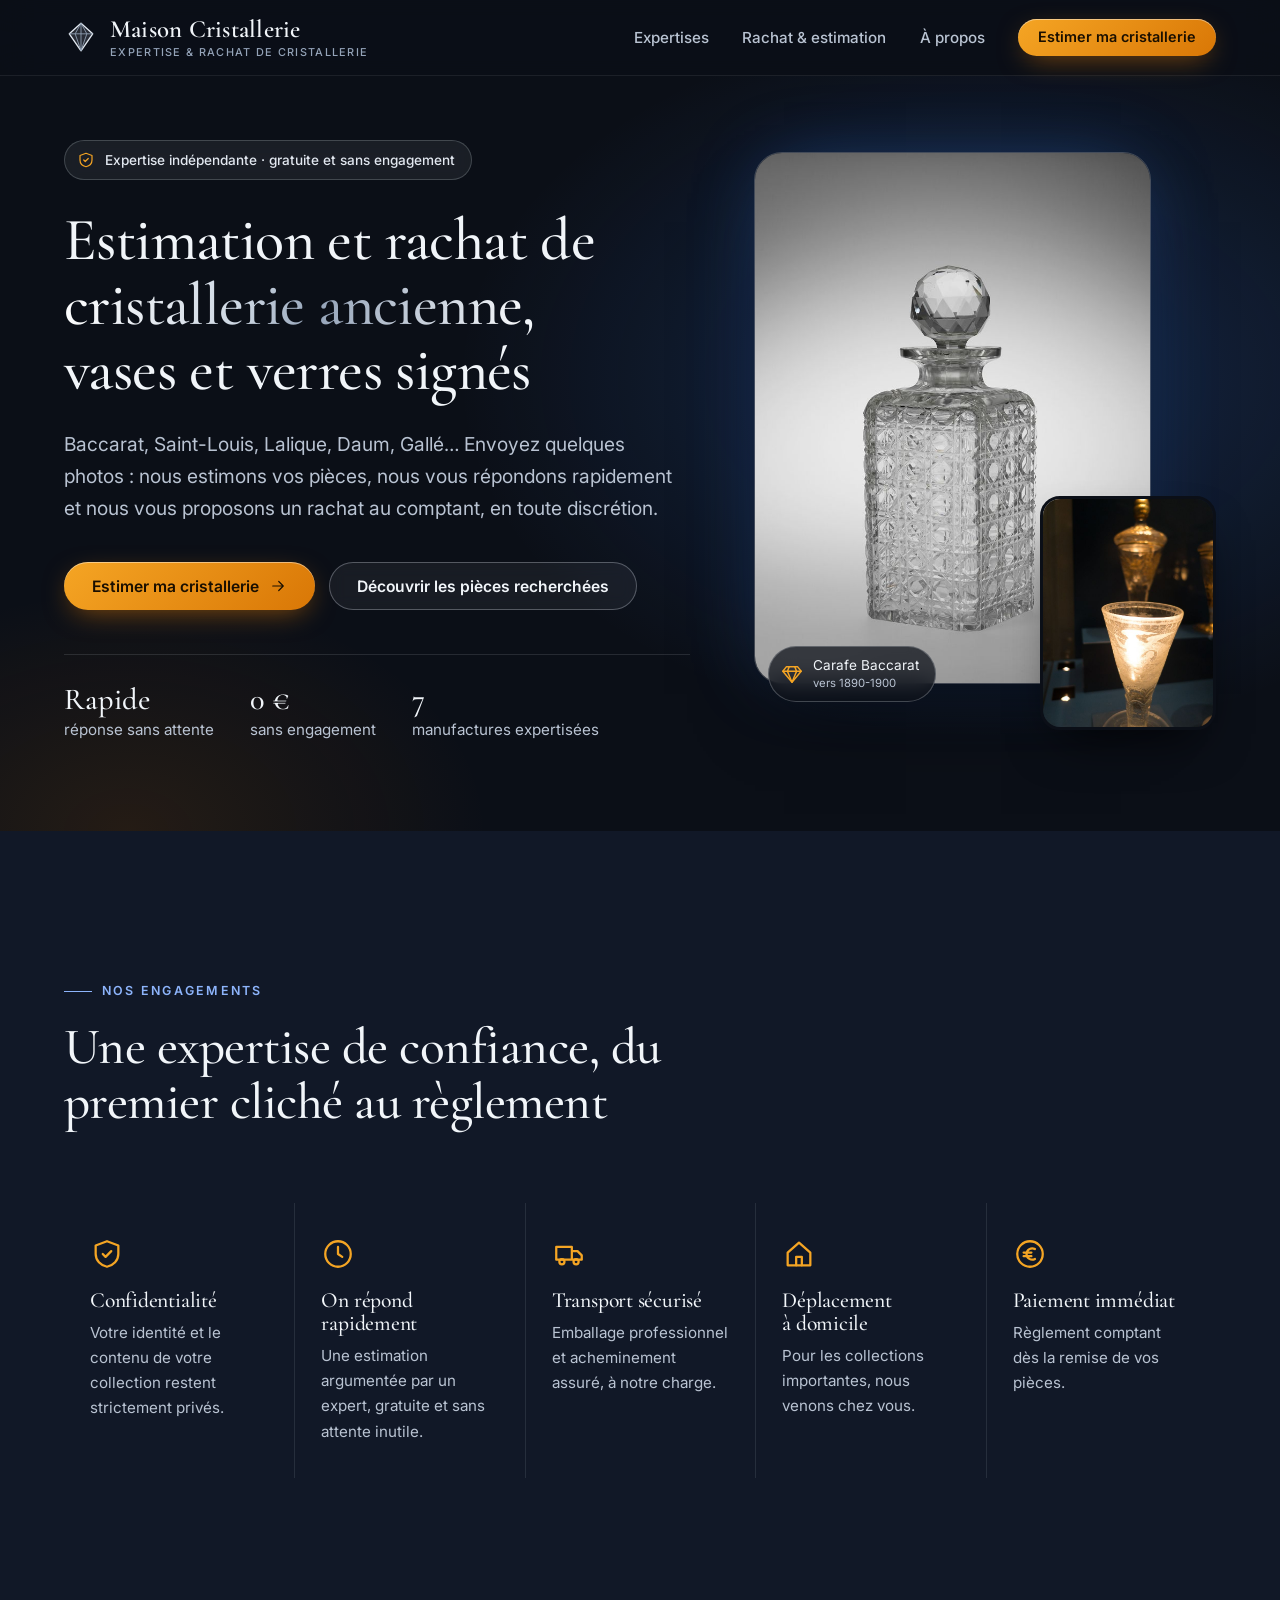
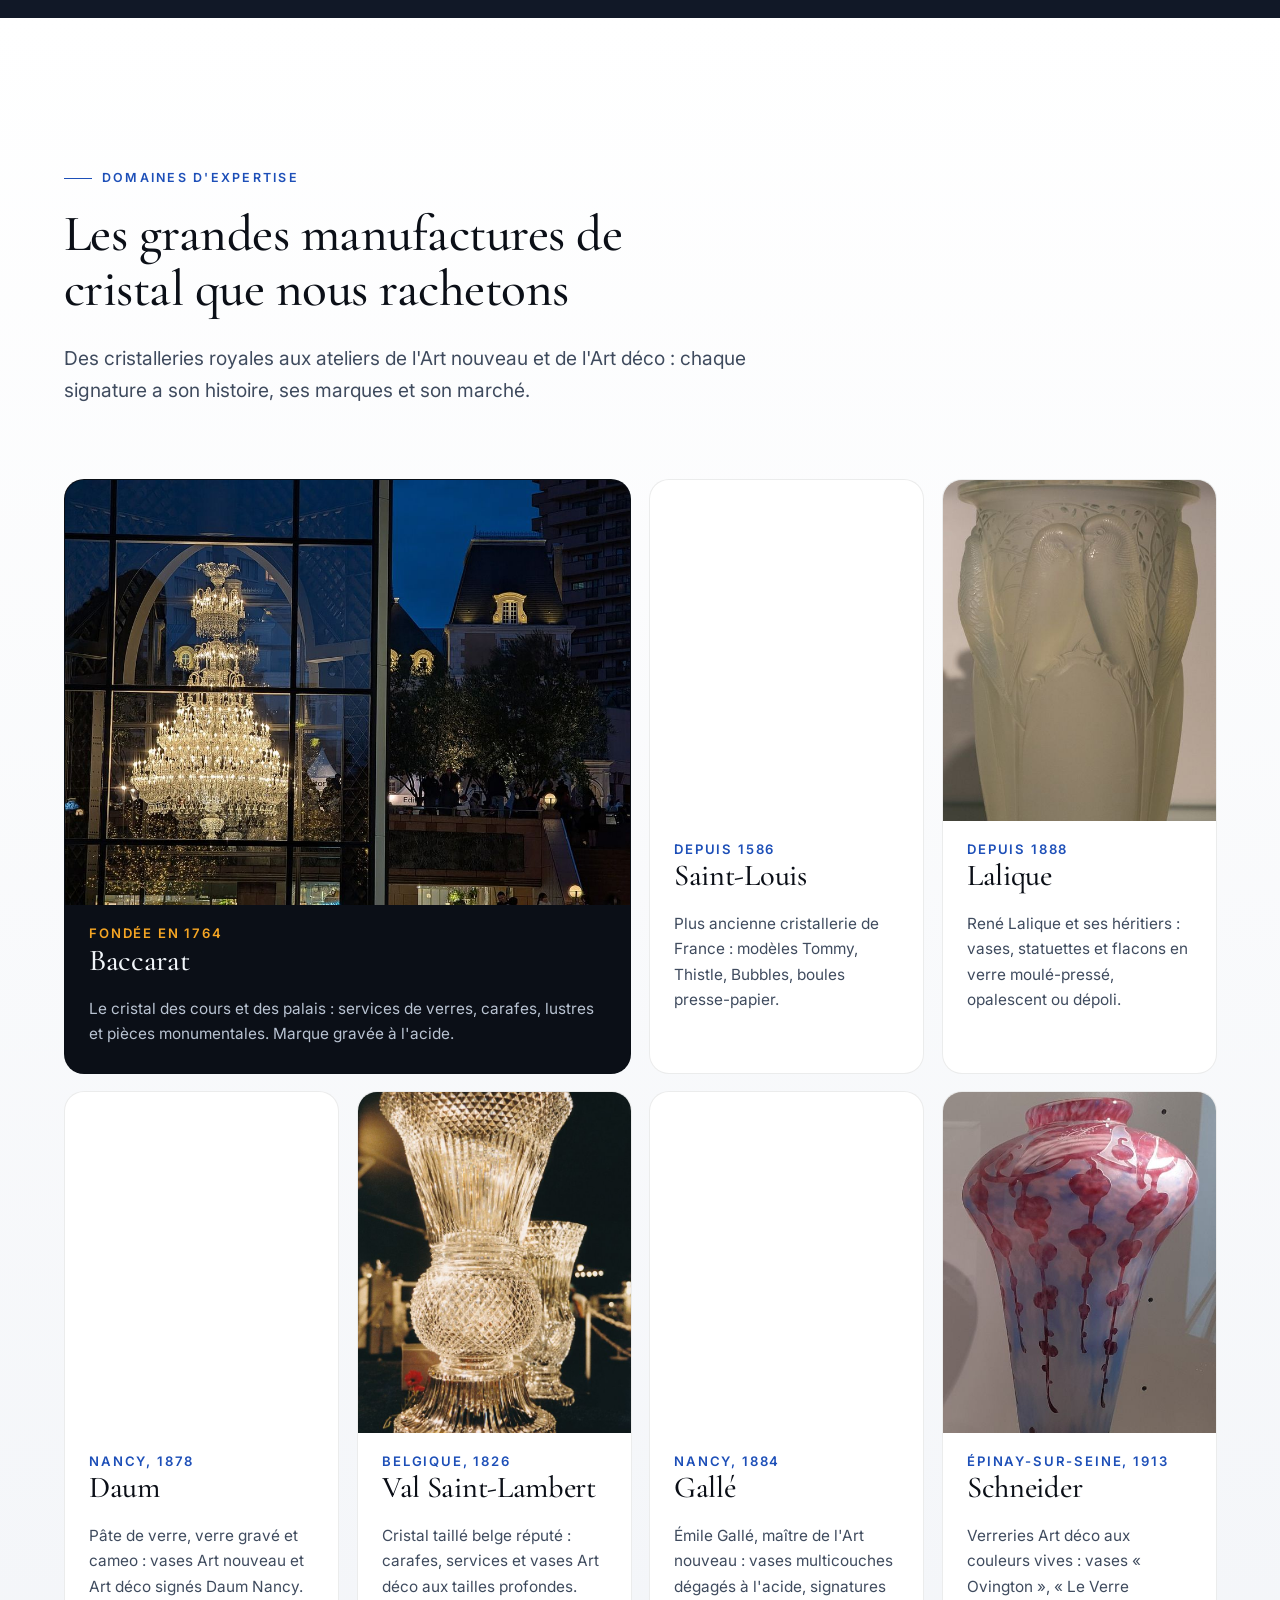
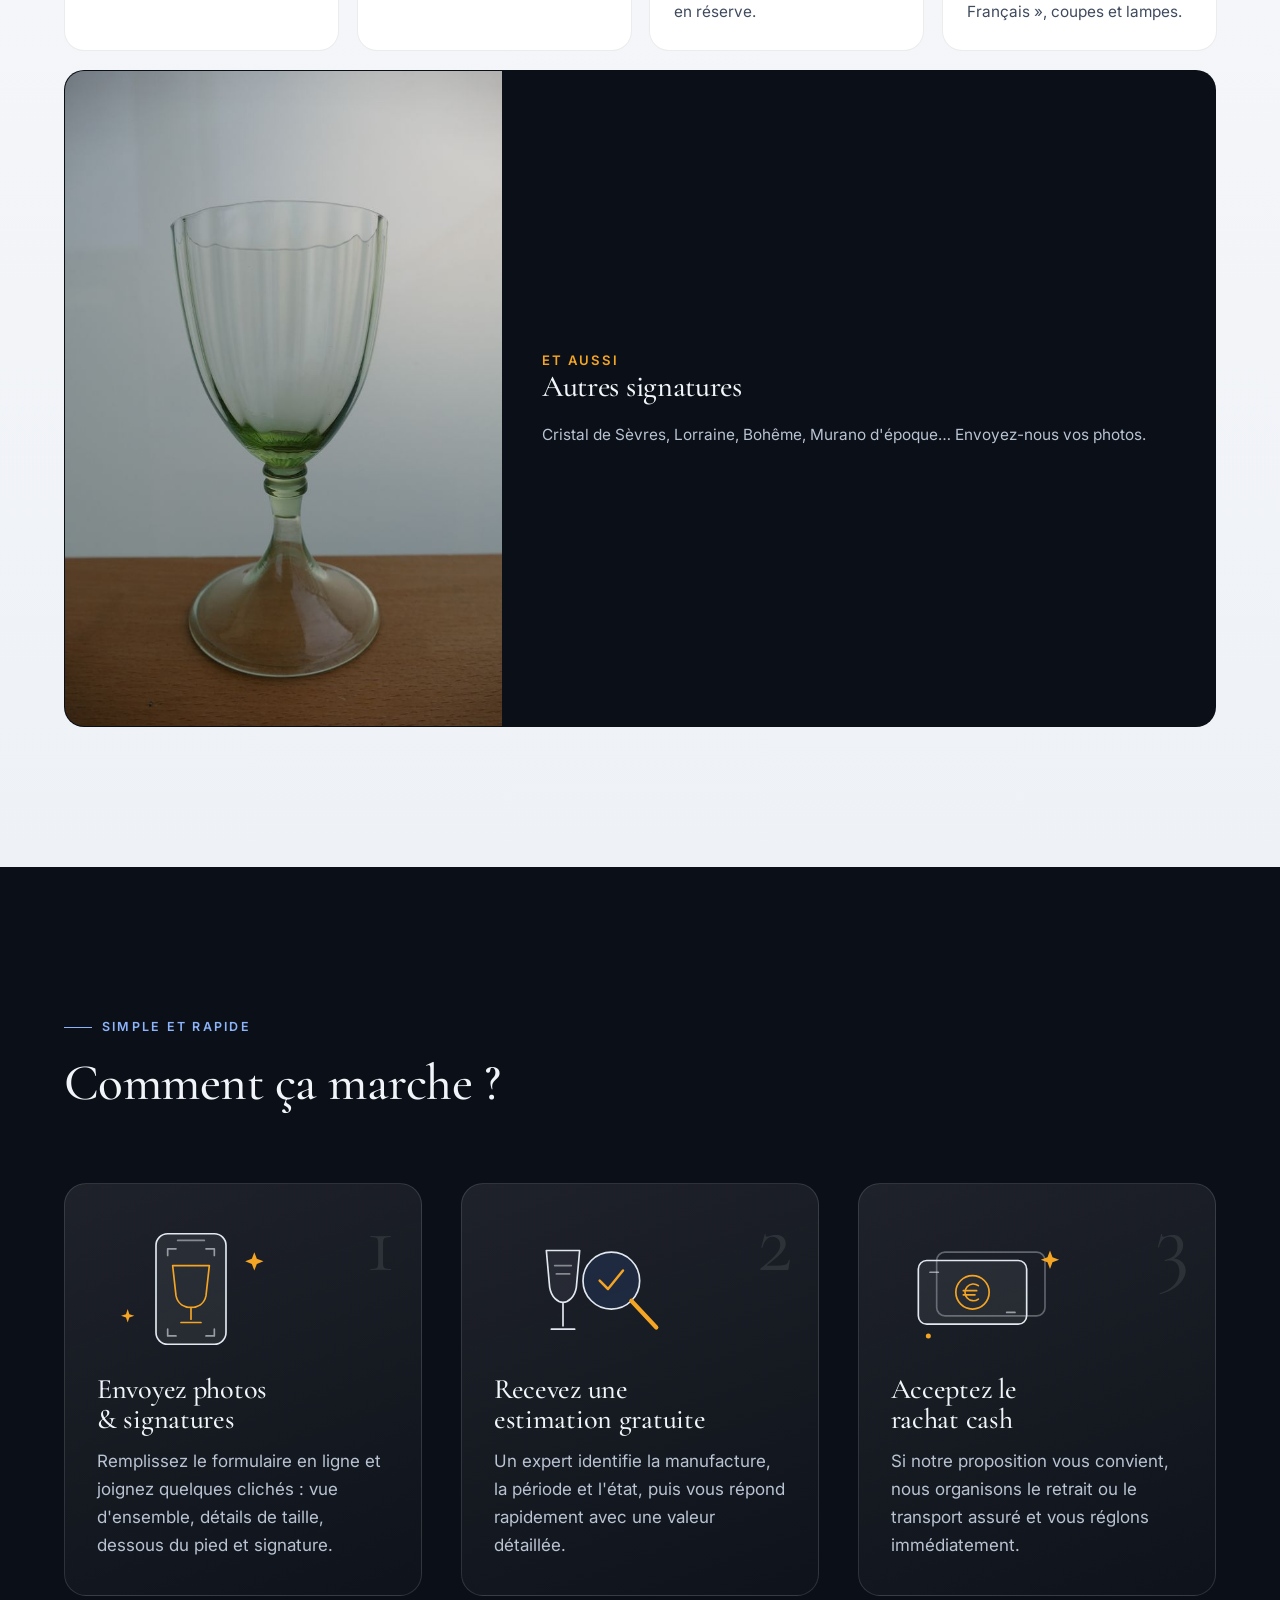
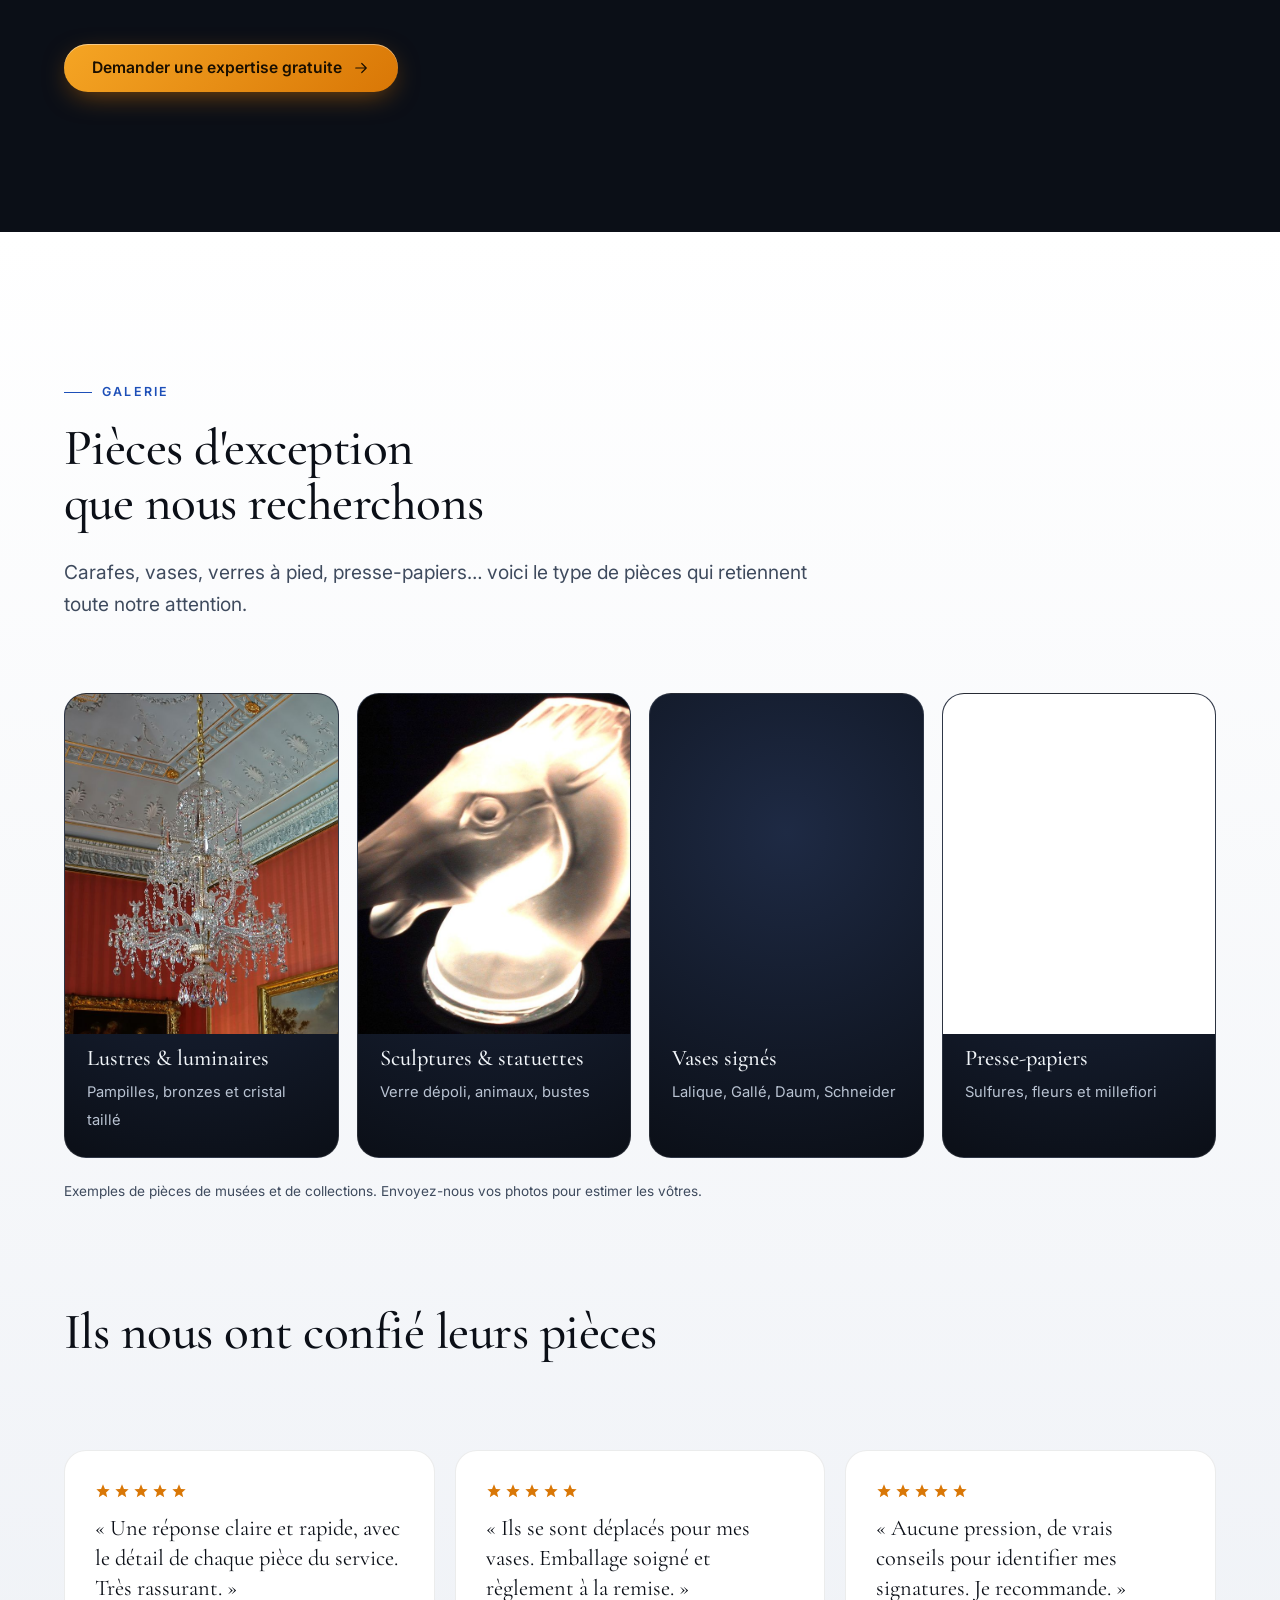
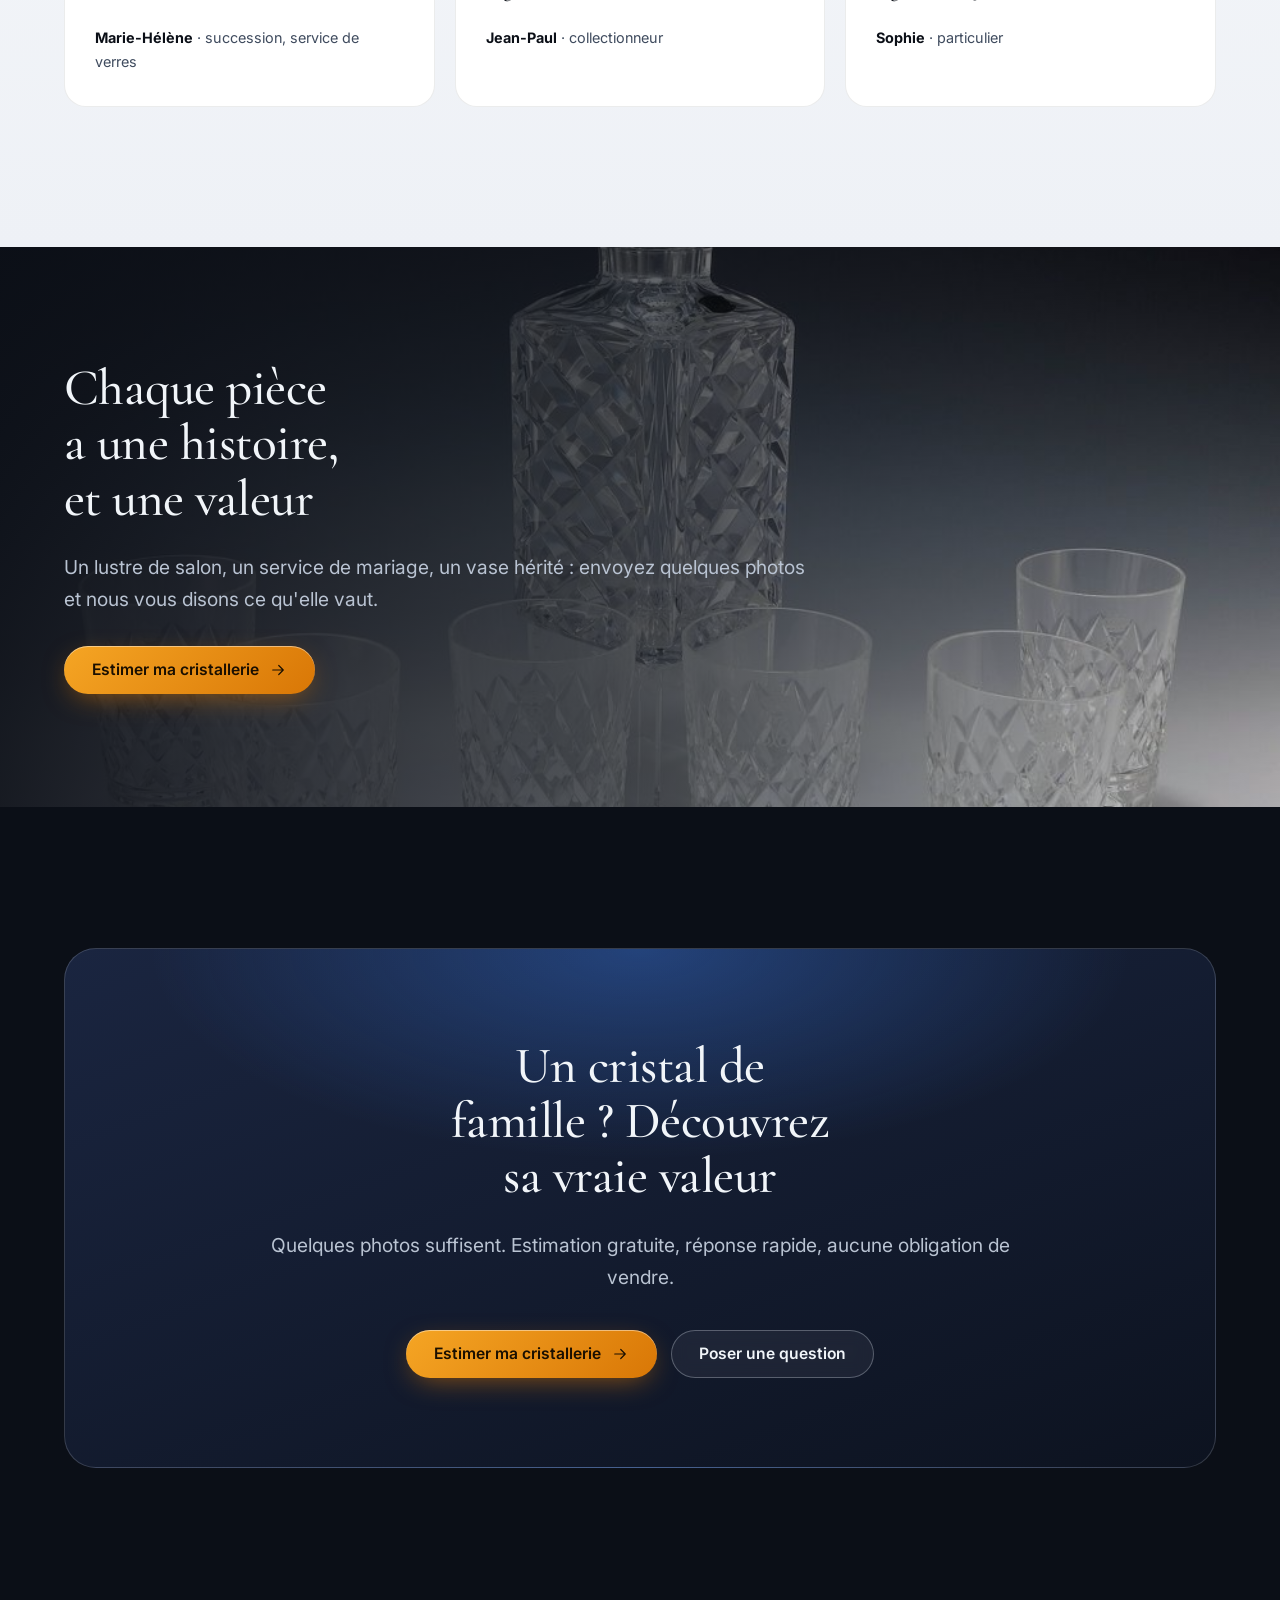
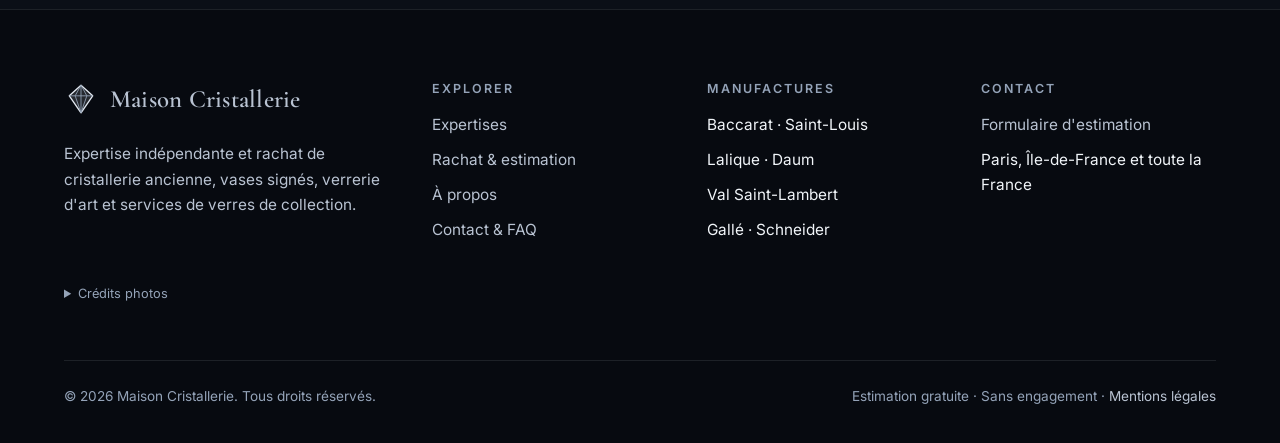
==== index.html @ e19500f7 "Rename brand to Maison Cristallerie Co-Authored-By: Claude Sonnet 5.5 <noreply@anthropic.com> Claude" ====
<!doctype html>
<html lang="fr">
<head>
<meta charset="utf-8">
<meta name="viewport" content="width=device-width, initial-scale=1">
<title>Rachat &amp; estimation de cristallerie ancienne | Baccarat, Lalique, Daum</title>
<meta name="description" content="Estimation gratuite et rachat cash de cristallerie ancienne : vases en cristal, carafes, verres Baccarat, Saint-Louis, Lalique, Daum, Gallé. On vous répond rapidement, paiement à la remise.">
<meta name="robots" content="index, follow, max-image-preview:large">
<meta name="theme-color" content="#0B0F17">
<link rel="canonical" href="https://www.maison-eclat.fr/">
<link rel="icon" href="assets/img/favicon.svg" type="image/svg+xml">
<meta property="og:type" content="website">
<meta property="og:locale" content="fr_FR">
<meta property="og:site_name" content="Maison Cristallerie">
<meta property="og:title" content="Rachat &amp; estimation de cristallerie ancienne | Baccarat, Lalique, Daum">
<meta property="og:description" content="Estimation gratuite et rachat cash de cristallerie ancienne : vases en cristal, carafes, verres Baccarat, Saint-Louis, Lalique, Daum, Gallé. On vous répond rapidement, paiement à la remise.">
<meta property="og:url" content="https://www.maison-eclat.fr/">
<meta property="og:image" content="https://www.maison-eclat.fr/assets/img/carafe.svg">
<meta name="twitter:card" content="summary_large_image">
<link rel="preconnect" href="https://fonts.googleapis.com">
<link rel="preconnect" href="https://fonts.gstatic.com" crossorigin>
<link rel="stylesheet" href="https://fonts.googleapis.com/css2?family=Cormorant+Garamond:wght@400;500;600&family=Inter:wght@400;500;600&display=swap">
<link rel="stylesheet" href="assets/css/style.css">
<script>document.documentElement.classList.add('js')</script>
<script type="application/ld+json">[{"@context":"https://schema.org","@type":"WebSite","name":"Maison Cristallerie","url":"https://www.maison-eclat.fr/","inLanguage":"fr-FR"},{"@context":"https://schema.org","@type":"ProfessionalService","name":"Maison Cristallerie","url":"https://www.maison-eclat.fr/","description":"Expertise, estimation et rachat de cristallerie ancienne, vases en cristal et verrerie d'art.","areaServed":"FR","serviceType":["Estimation de cristallerie","Rachat de cristal ancien","Expertise de verrerie d'art"]}]</script>
</head>
<body>
<a class="skip" href="#contenu">Aller au contenu</a>
<header class="site-header">
  <div class="wrap header-in">
    <a class="brand" href="./" aria-label="Maison Cristallerie — accueil"><svg viewBox="0 0 64 64" aria-hidden="true"><path d="M32 6 54 26 32 58 10 26Z" fill="rgba(226,232,240,.14)" stroke="#E2E8F0" stroke-width="2.5" stroke-linejoin="round"/><path d="M10 26H54M32 6V58M21 26 32 6 43 26M21 26 32 58 43 26" stroke="#94A3B8" stroke-width="1.6" fill="none" stroke-linejoin="round"/></svg><span class="brand-name">Maison Cristallerie<small>Expertise & rachat de cristallerie</small></span></a>
    <button class="menu-btn" aria-expanded="false" aria-controls="nav" aria-label="Menu"><span></span></button>
    <nav class="nav" id="nav" aria-label="Navigation principale"><a href="expertises/">Expertises</a><a href="estimation/">Rachat & estimation</a><a href="a-propos/">À propos</a><a class="btn btn--sm" href="estimation/">Estimer ma cristallerie</a></nav>
  </div>
</header>
<main id="contenu">

<section class="hero">
  <div class="wrap hero-grid">
    <div>
      <p class="badge" data-reveal style="--i:0"><svg viewBox="0 0 24 24" fill="none" stroke="currentColor" stroke-width="1.6" stroke-linecap="round" stroke-linejoin="round" aria-hidden="true" ><path d="M12 3l8 3v6c0 4.5-3.4 8-8 9-4.6-1-8-4.5-8-9V6l8-3z"/><path d="M9 12l2 2 4-4"/></svg>Expertise indépendante · gratuite et sans engagement</p>
      <h1 data-reveal style="--i:1">Estimation et rachat de <span class="metal-text">cristallerie ancienne</span>, vases et verres signés</h1>
      <p class="lead" data-reveal style="--i:2">Baccarat, Saint-Louis, Lalique, Daum, Gallé… Envoyez quelques photos : nous estimons vos pièces, nous vous répondons rapidement et nous vous proposons un rachat au comptant, en toute discrétion.</p>
      <div class="cta-row" data-reveal style="--i:3"><a class="btn" href="estimation/">Estimer ma cristallerie<svg viewBox="0 0 24 24" fill="none" stroke="currentColor" stroke-width="1.6" stroke-linecap="round" stroke-linejoin="round" aria-hidden="true" ><path d="M5 12h14M13 6l6 6-6 6"/></svg></a><a class="btn btn--ghost" href="expertises/">Découvrir les pièces recherchées</a></div>
      <div class="hero-stats" data-reveal style="--i:4">
        <div><strong>Rapide</strong>réponse sans attente</div>
        <div><strong>0 €</strong>sans engagement</div>
        <div><strong>7</strong>manufactures expertisées</div>
      </div>
    </div>
    <div class="hero-photos" data-reveal style="--i:2">
      <svg class="spark" viewBox="0 0 24 24" fill="currentColor" aria-hidden="true"><path d="M12 0c.8 6.2 5.800 11.200 12 12-6.200.8-11.200 5.800-12 12-.8-6.200-5.800-11.200-12-12 6.200-.8 11.200-5.800 12-12z"/></svg><svg class="spark" viewBox="0 0 24 24" fill="currentColor" aria-hidden="true"><path d="M12 0c.8 6.2 5.800 11.200 12 12-6.200.8-11.200 5.800-12 12-.8-6.200-5.800-11.200-12-12 6.200-.8 11.200-5.800 12-12z"/></svg><svg class="spark" viewBox="0 0 24 24" fill="currentColor" aria-hidden="true"><path d="M12 0c.8 6.2 5.800 11.200 12 12-6.200.8-11.200 5.800-12 12-.8-6.200-5.800-11.200-12-12 6.200-.8 11.200-5.800 12-12z"/></svg>
      <div class="hp-main"><img src="assets/photos/decanter-baccarat.jpg" width="737" height="1000" alt="Carafe à whisky en cristal taillé à bouchon facetté, Baccarat vers 1890-1900" style="object-position:50% 55%" fetchpriority="high" decoding="async"><span class="glint" aria-hidden="true"></span></div>
      <div class="hp-sub"><img src="assets/photos/gobelet-grave.jpg" width="667" height="1000" alt="Gobelet en cristal gravé, éclairé dans une vitrine de musée" style="object-position:50% 60%" fetchpriority="high" decoding="async"></div>
      <div class="hp-tag"><svg viewBox="0 0 24 24" fill="none" stroke="currentColor" stroke-width="1.6" stroke-linecap="round" stroke-linejoin="round" aria-hidden="true" ><path d="M6 4h12l4 5-10 12L2 9z"/><path d="M2 9h20M9 4l-2 5 5 12 5-12-2-5"/></svg><span>Carafe Baccarat<br><small>vers 1890-1900</small></span></div>
    </div>
  </div>
</section>

<section class="section section--alt" aria-labelledby="garanties">
  <div class="wrap">
    <div class="section-head" data-reveal style="--i:0">
      <p class="kicker">Nos engagements</p>
      <h2 id="garanties">Une expertise de confiance, du premier cliché au règlement</h2>
    </div>
    <div class="trust">
      <article class="trust-item" data-reveal style="--i:0"><svg viewBox="0 0 24 24" fill="none" stroke="currentColor" stroke-width="1.6" stroke-linecap="round" stroke-linejoin="round" aria-hidden="true" ><path d="M12 3l8 3v6c0 4.5-3.4 8-8 9-4.6-1-8-4.5-8-9V6l8-3z"/><path d="M9 12l2 2 4-4"/></svg><h3>Confidentialité</h3><p>Votre identité et le contenu de votre collection restent strictement privés.</p></article>
      <article class="trust-item" data-reveal style="--i:1"><svg viewBox="0 0 24 24" fill="none" stroke="currentColor" stroke-width="1.6" stroke-linecap="round" stroke-linejoin="round" aria-hidden="true" ><circle cx="12" cy="12" r="9"/><path d="M12 7v5l3 2"/></svg><h3>On répond rapidement</h3><p>Une estimation argumentée par un expert, gratuite et sans attente inutile.</p></article>
      <article class="trust-item" data-reveal style="--i:2"><svg viewBox="0 0 24 24" fill="none" stroke="currentColor" stroke-width="1.6" stroke-linecap="round" stroke-linejoin="round" aria-hidden="true" ><path d="M3 7h11v9H3zM14 10h4l3 3v3h-7"/><circle cx="7" cy="17.5" r="1.8"/><circle cx="17" cy="17.5" r="1.8"/></svg><h3>Transport sécurisé</h3><p>Emballage professionnel et acheminement assuré, à notre charge.</p></article>
      <article class="trust-item" data-reveal style="--i:3"><svg viewBox="0 0 24 24" fill="none" stroke="currentColor" stroke-width="1.6" stroke-linecap="round" stroke-linejoin="round" aria-hidden="true" ><path d="M4 11l8-7 8 7v9H4z"/><path d="M10 20v-6h4v6"/></svg><h3>Déplacement à domicile</h3><p>Pour les collections importantes, nous venons chez vous.</p></article>
      <article class="trust-item" data-reveal style="--i:4"><svg viewBox="0 0 24 24" fill="none" stroke="currentColor" stroke-width="1.6" stroke-linecap="round" stroke-linejoin="round" aria-hidden="true" ><circle cx="12" cy="12" r="9"/><path d="M15.5 8.5a4 4 0 100 7M7.5 11h5.5M7.5 13.5H13"/></svg><h3>Paiement immédiat</h3><p>Règlement comptant dès la remise de vos pièces.</p></article>
    </div>
  </div>
</section>

<section class="section section--light" aria-labelledby="manufactures">
  <div class="wrap">
    <div class="section-head" data-reveal style="--i:0">
      <p class="kicker">Domaines d'expertise</p>
      <h2 id="manufactures">Les grandes manufactures de cristal que nous rachetons</h2>
      <p class="lead">Des cristalleries royales aux ateliers de l'Art nouveau et de l'Art déco : chaque signature a son histoire, ses marques et son marché.</p>
    </div>
    <div class="houses">
      <a class="house house--wide house--accent" href="expertises/#baccarat" data-reveal style="--i:0"><img class="house-img" src="assets/photos/lustre-baccarat.jpg" width="1000" height="753" alt="Lustre Baccarat monumental à pampilles, vu à travers une verrière" style="object-position:40% 40%" loading="lazy" decoding="async"><span class="year">Fondée en 1764</span><h3>Baccarat</h3><p>Le cristal des cours et des palais : services de verres, carafes, lustres et pièces monumentales. Marque gravée à l'acide.</p></a><a class="house  " href="expertises/#saint-louis" data-reveal style="--i:1"><img class="house-img" src="assets/photos/verre-saint-louis.jpg" width="548" height="1000" alt="Verre à pied en cristal moulé-pressé de la cristallerie de Saint-Louis, vers 1834" style="object-position:50% 55%" loading="lazy" decoding="async"><span class="year">Depuis 1586</span><h3>Saint-Louis</h3><p>Plus ancienne cristallerie de France : modèles Tommy, Thistle, Bubbles, boules presse-papier.</p></a><a class="house  " href="expertises/#lalique" data-reveal style="--i:2"><img class="house-img" src="assets/photos/vase-lalique-ceylan.jpg" width="491" height="1000" alt="Vase « Ceylan » de René Lalique, verre moulé-pressé de 1924 décoré de perruches" style="object-position:50% 28%" loading="lazy" decoding="async"><span class="year">Depuis 1888</span><h3>Lalique</h3><p>René Lalique et ses héritiers : vases, statuettes et flacons en verre moulé-pressé, opalescent ou dépoli.</p></a><a class="house  " href="expertises/#daum" data-reveal style="--i:3"><img class="house-img" src="assets/photos/vase-daum-automne.jpg" width="595" height="1000" alt="Vase « Automne » de Daum Nancy, verre gravé et émaillé aux feuillages d'automne" style="object-position:50% 22%" loading="lazy" decoding="async"><span class="year">Nancy, 1878</span><h3>Daum</h3><p>Pâte de verre, verre gravé et cameo : vases Art nouveau et Art déco signés Daum Nancy.</p></a><a class="house  " href="expertises/#val-saint-lambert" data-reveal style="--i:0"><img class="house-img" src="assets/photos/vase-monumental-val-saint-lambert.jpg" width="671" height="1000" alt="Vases monumentaux en cristal taillé de la cristallerie du Val-Saint-Lambert" style="object-position:50% 42%" loading="lazy" decoding="async"><span class="year">Belgique, 1826</span><h3>Val Saint-Lambert</h3><p>Cristal taillé belge réputé : carafes, services et vases Art déco aux tailles profondes.</p></a><a class="house  " href="expertises/#gall-" data-reveal style="--i:1"><img class="house-img" src="assets/photos/vase-galle-angraecum.jpg" width="672" height="1000" alt="Vase « Angraecum » d'Émile Gallé, verre multicouche dégagé à l'acide" style="object-position:50% 45%" loading="lazy" decoding="async"><span class="year">Nancy, 1884</span><h3>Gallé</h3><p>Émile Gallé, maître de l'Art nouveau : vases multicouches dégagés à l'acide, signatures en réserve.</p></a><a class="house  " href="expertises/#schneider" data-reveal style="--i:2"><img class="house-img" src="assets/photos/vase-schneider-garance.jpg" width="511" height="1000" alt="Vase « Garance » de Schneider, verre poudré rose et bleu des années 1920" style="object-position:50% 6%" loading="lazy" decoding="async"><span class="year">Épinay-sur-Seine, 1913</span><h3>Schneider</h3><p>Verreries Art déco aux couleurs vives : vases « Ovington », « Le Verre Français », coupes et lampes.</p></a>
      <a class="house house--accent house--banner" href="expertises/" data-reveal style="--i:3"><img class="house-img" src="assets/photos/verre-vert-boheme.jpg" width="667" height="1000" alt="Verre à pied vert d'eau en verre de Bohême" style="object-position:50% 75%" loading="lazy" decoding="async"><div class="hb-text"><span class="year">Et aussi</span><h3>Autres signatures</h3><p>Cristal de Sèvres, Lorraine, Bohême, Murano d'époque… Envoyez-nous vos photos.</p></div></a>
    </div>
  </div>
</section>

<section class="section" aria-labelledby="etapes">
  <div class="wrap">
    <div class="section-head" data-reveal style="--i:0">
      <p class="kicker">Simple et rapide</p>
      <h2 id="etapes">Comment ça marche ?</h2>
    </div>
    <ol class="steps">
      <li class="step" data-reveal style="--i:0"><img class="step-ill" src="assets/img/etape-1.svg" alt="" width="240" height="160" loading="lazy"><h3>Envoyez photos &amp; signatures</h3><p>Remplissez le formulaire en ligne et joignez quelques clichés : vue d'ensemble, détails de taille, dessous du pied et signature.</p></li>
      <li class="step" data-reveal style="--i:1"><img class="step-ill" src="assets/img/etape-2.svg" alt="" width="240" height="160" loading="lazy"><h3>Recevez une estimation gratuite</h3><p>Un expert identifie la manufacture, la période et l'état, puis vous répond rapidement avec une valeur détaillée.</p></li>
      <li class="step" data-reveal style="--i:2"><img class="step-ill" src="assets/img/etape-3.svg" alt="" width="240" height="160" loading="lazy"><h3>Acceptez le rachat cash</h3><p>Si notre proposition vous convient, nous organisons le retrait ou le transport assuré et vous réglons immédiatement.</p></li>
    </ol>
    <div class="cta-row" style="margin-top:48px" data-reveal style="--i:0"><a class="btn" href="estimation/">Demander une expertise gratuite<svg viewBox="0 0 24 24" fill="none" stroke="currentColor" stroke-width="1.6" stroke-linecap="round" stroke-linejoin="round" aria-hidden="true" ><path d="M5 12h14M13 6l6 6-6 6"/></svg></a></div>
  </div>
</section>

<section class="section section--light" aria-labelledby="pieces">
  <div class="wrap">
    <div class="section-head" data-reveal style="--i:0">
      <p class="kicker">Galerie</p>
      <h2 id="pieces">Pièces d'exception que nous recherchons</h2>
      <p class="lead">Carafes, vases, verres à pied, presse-papiers… voici le type de pièces qui retiennent toute notre attention.</p>
    </div>
    <div class="pieces">
      <figure class="piece" data-reveal style="--i:0"><img src="assets/photos/lustre-anglais.jpg" width="667" height="1000" alt="Lustre à pampilles en cristal taillé de la fin du XVIIIe siècle dans un salon" style="object-position:50% 45%" loading="lazy" decoding="async"><figcaption><strong>Lustres &amp; luminaires</strong><span>Pampilles, bronzes et cristal taillé</span></figcaption></figure>
      <figure class="piece" data-reveal style="--i:1"><img src="assets/photos/lalique-cheval.jpg" width="1000" height="805" alt="Tête de cheval en verre dépoli de René Lalique, éclairée par en dessous" style="object-position:30% 50%" loading="lazy" decoding="async"><figcaption><strong>Sculptures &amp; statuettes</strong><span>Verre dépoli, animaux, bustes</span></figcaption></figure>
      <figure class="piece" data-reveal style="--i:2"><img src="assets/photos/lalique-damiers.jpg" width="850" height="1000" alt="Vase « Damiers » de René Lalique, verre moulé à décor de damier ajouré" style="object-position:50% 45%" loading="lazy" decoding="async"><figcaption><strong>Vases signés</strong><span>Lalique, Gallé, Daum, Schneider</span></figcaption></figure>
      <figure class="piece" data-reveal style="--i:3"><img src="assets/photos/presse-papier-baccarat.jpg" width="1000" height="1000" alt="Presse-papier millefiori ancien de Baccarat, motifs de murrines serrées" style="object-position:50% 50%;object-fit:contain;background:#fff" loading="lazy" decoding="async"><figcaption><strong>Presse-papiers</strong><span>Sulfures, fleurs et millefiori</span></figcaption></figure>
    </div>
    <p class="note-sample" style="color:var(--paper-dim)">Exemples de pièces de musées et de collections. Envoyez-nous vos photos pour estimer les vôtres.</p>

    <h2 style="margin-top:clamp(64px,8vw,110px)" data-reveal style="--i:0">Ils nous ont confié leurs pièces</h2>
    <!-- TÉMOIGNAGES D'EXEMPLE : à remplacer par de vrais avis clients avant la mise en ligne -->
    <div class="quotes">
      <blockquote class="quote" data-reveal style="--i:0"><div class="stars" aria-label="5 étoiles sur 5"><svg viewBox="0 0 24 24" fill="currentColor" aria-hidden="true"><path d="M12 2l2.9 6.9 7.1.6-5.4 4.7 1.7 7-6.3-3.8-6.3 3.8 1.7-7L2 9.5l7.1-.6z"/></svg><svg viewBox="0 0 24 24" fill="currentColor" aria-hidden="true"><path d="M12 2l2.9 6.9 7.1.6-5.4 4.7 1.7 7-6.3-3.8-6.3 3.8 1.7-7L2 9.5l7.1-.6z"/></svg><svg viewBox="0 0 24 24" fill="currentColor" aria-hidden="true"><path d="M12 2l2.9 6.9 7.1.6-5.4 4.7 1.7 7-6.3-3.8-6.3 3.8 1.7-7L2 9.5l7.1-.6z"/></svg><svg viewBox="0 0 24 24" fill="currentColor" aria-hidden="true"><path d="M12 2l2.9 6.9 7.1.6-5.4 4.7 1.7 7-6.3-3.8-6.3 3.8 1.7-7L2 9.5l7.1-.6z"/></svg><svg viewBox="0 0 24 24" fill="currentColor" aria-hidden="true"><path d="M12 2l2.9 6.9 7.1.6-5.4 4.7 1.7 7-6.3-3.8-6.3 3.8 1.7-7L2 9.5l7.1-.6z"/></svg></div><p>« Une réponse claire et rapide, avec le détail de chaque pièce du service. Très rassurant. »</p><footer><strong>Marie-Hélène</strong> · succession, service de verres</footer></blockquote>
      <blockquote class="quote" data-reveal style="--i:1"><div class="stars" aria-label="5 étoiles sur 5"><svg viewBox="0 0 24 24" fill="currentColor" aria-hidden="true"><path d="M12 2l2.9 6.9 7.1.6-5.4 4.7 1.7 7-6.3-3.8-6.3 3.8 1.7-7L2 9.5l7.1-.6z"/></svg><svg viewBox="0 0 24 24" fill="currentColor" aria-hidden="true"><path d="M12 2l2.9 6.9 7.1.6-5.4 4.7 1.7 7-6.3-3.8-6.3 3.8 1.7-7L2 9.5l7.1-.6z"/></svg><svg viewBox="0 0 24 24" fill="currentColor" aria-hidden="true"><path d="M12 2l2.9 6.9 7.1.6-5.4 4.7 1.7 7-6.3-3.8-6.3 3.8 1.7-7L2 9.5l7.1-.6z"/></svg><svg viewBox="0 0 24 24" fill="currentColor" aria-hidden="true"><path d="M12 2l2.9 6.9 7.1.6-5.4 4.7 1.7 7-6.3-3.8-6.3 3.8 1.7-7L2 9.5l7.1-.6z"/></svg><svg viewBox="0 0 24 24" fill="currentColor" aria-hidden="true"><path d="M12 2l2.9 6.9 7.1.6-5.4 4.7 1.7 7-6.3-3.8-6.3 3.8 1.7-7L2 9.5l7.1-.6z"/></svg></div><p>« Ils se sont déplacés pour mes vases. Emballage soigné et règlement à la remise. »</p><footer><strong>Jean-Paul</strong> · collectionneur</footer></blockquote>
      <blockquote class="quote" data-reveal style="--i:2"><div class="stars" aria-label="5 étoiles sur 5"><svg viewBox="0 0 24 24" fill="currentColor" aria-hidden="true"><path d="M12 2l2.9 6.9 7.1.6-5.4 4.7 1.7 7-6.3-3.8-6.3 3.8 1.7-7L2 9.5l7.1-.6z"/></svg><svg viewBox="0 0 24 24" fill="currentColor" aria-hidden="true"><path d="M12 2l2.9 6.9 7.1.6-5.4 4.7 1.7 7-6.3-3.8-6.3 3.8 1.7-7L2 9.5l7.1-.6z"/></svg><svg viewBox="0 0 24 24" fill="currentColor" aria-hidden="true"><path d="M12 2l2.9 6.9 7.1.6-5.4 4.7 1.7 7-6.3-3.8-6.3 3.8 1.7-7L2 9.5l7.1-.6z"/></svg><svg viewBox="0 0 24 24" fill="currentColor" aria-hidden="true"><path d="M12 2l2.9 6.9 7.1.6-5.4 4.7 1.7 7-6.3-3.8-6.3 3.8 1.7-7L2 9.5l7.1-.6z"/></svg><svg viewBox="0 0 24 24" fill="currentColor" aria-hidden="true"><path d="M12 2l2.9 6.9 7.1.6-5.4 4.7 1.7 7-6.3-3.8-6.3 3.8 1.7-7L2 9.5l7.1-.6z"/></svg></div><p>« Aucune pression, de vrais conseils pour identifier mes signatures. Je recommande. »</p><footer><strong>Sophie</strong> · particulier</footer></blockquote>
    </div>
  </div>
</section>

<section class="fullband" aria-labelledby="histoire-piece">
  <div class="fb-img"><img src="assets/photos/service-verres-carafe.jpg" width="1000" height="800" alt="Service de verres et carafe en cristal taillé à motifs de losanges" style="object-position:55% 50%" loading="lazy" decoding="async"></div>
  <div class="wrap fb-text">
    <h2 id="histoire-piece" data-reveal style="--i:0">Chaque pièce a une histoire, et une valeur</h2>
    <p class="lead" data-reveal style="--i:1">Un lustre de salon, un service de mariage, un vase hérité : envoyez quelques photos et nous vous disons ce qu'elle vaut.</p>
    <div class="cta-row" data-reveal style="--i:2"><a class="btn" href="estimation/">Estimer ma cristallerie<svg viewBox="0 0 24 24" fill="none" stroke="currentColor" stroke-width="1.6" stroke-linecap="round" stroke-linejoin="round" aria-hidden="true" ><path d="M5 12h14M13 6l6 6-6 6"/></svg></a></div>
  </div>
</section>

<section class="section" aria-labelledby="cta-final">
  <div class="wrap">
    <div class="cta-band" data-reveal style="--i:0">
      <h2 id="cta-final">Un cristal de famille ? Découvrez sa vraie valeur</h2>
      <p class="lead">Quelques photos suffisent. Estimation gratuite, réponse rapide, aucune obligation de vendre.</p>
      <div class="cta-row"><a class="btn" href="estimation/">Estimer ma cristallerie<svg viewBox="0 0 24 24" fill="none" stroke="currentColor" stroke-width="1.6" stroke-linecap="round" stroke-linejoin="round" aria-hidden="true" ><path d="M5 12h14M13 6l6 6-6 6"/></svg></a><a class="btn btn--ghost" href="contact/">Poser une question</a></div>
    </div>
  </div>
</section>
</main>
<footer class="site-footer">
  <div class="wrap">
    <div class="foot-grid">
      <div>
        <a class="brand" href="./"><svg viewBox="0 0 64 64" aria-hidden="true"><path d="M32 6 54 26 32 58 10 26Z" fill="rgba(226,232,240,.14)" stroke="#E2E8F0" stroke-width="2.5" stroke-linejoin="round"/><path d="M10 26H54M32 6V58M21 26 32 6 43 26M21 26 32 58 43 26" stroke="#94A3B8" stroke-width="1.6" fill="none" stroke-linejoin="round"/></svg><span class="brand-name">Maison Cristallerie</span></a>
        <p style="margin-top:18px">Expertise indépendante et rachat de cristallerie ancienne, vases signés, verrerie d'art et services de verres de collection.</p>
      </div>
      <div><h2>Explorer</h2><ul><li><a href="expertises/">Expertises</a></li><li><a href="estimation/">Rachat & estimation</a></li><li><a href="a-propos/">À propos</a></li><li><a href="contact/">Contact & FAQ</a></li></ul></div>
      <div><h2>Manufactures</h2><ul><li>Baccarat · Saint-Louis</li><li>Lalique · Daum</li><li>Val Saint-Lambert</li><li>Gallé · Schneider</li></ul></div>
      <div><h2>Contact</h2><ul><li><a href="estimation/">Formulaire d'estimation</a></li><li>Paris, Île-de-France et toute la France</li></ul></div>
    </div>
    <details class="credits"><summary>Crédits photos</summary><ul><li>« <a href="https://commons.wikimedia.org/wiki/File:Decanter_with_stopper_MET_DP228127.jpg" rel="noopener" target="_blank">Decanter with stopper</a> », Baccarat (Metropolitan Museum of Art), CC0, via Wikimedia Commons.</li><li>« <a href="https://commons.wikimedia.org/wiki/File:Crystal_goblet_(22905851703).jpg" rel="noopener" target="_blank">Crystal goblet (22905851703)</a> », Thomas Quine, CC BY 2.0, via Wikimedia Commons.</li><li>« <a href="https://commons.wikimedia.org/wiki/File:Lustre_Baccarat,_Yebisu_Garden_Place_-31374.jpeg" rel="noopener" target="_blank">Lustre Baccarat, Yebisu Garden Place -31374</a> », Syced, CC0, via Wikimedia Commons.</li><li>« <a href="https://commons.wikimedia.org/wiki/File:Stemmed_glass_called_%C2%ABtulip_glass,_molding,_decorated_with_with_arches%C2%BB,_by_the_Cristallerie_de_Saint-Louis,_circa_1834,_mold-pressed_crystal,_given_by_M._Gaillard,_1924,_inv._24188,_Museum_of_Decorative_Arts,_Paris.jpg" rel="noopener" target="_blank">Stemmed glass called «tulip glass, molding, decorated with with arches</a> », Neoclassicism Enthusiast, CC BY-SA 4.0, via Wikimedia Commons.</li><li>« <a href="https://commons.wikimedia.org/wiki/File:MBAM_Lalique_-_Vase_Ceylan.jpg" rel="noopener" target="_blank">Vase Ceylan</a> », René Lalique, public domain, via Wikimedia Commons.</li><li>« <a href="https://commons.wikimedia.org/wiki/File:Vase_Automne_Daum_MBAN_24032013.jpg" rel="noopener" target="_blank">Vase Automne Daum MBAN 24032013</a> », Vassil, CC0, via Wikimedia Commons.</li><li>« <a href="https://commons.wikimedia.org/wiki/File:0_Vases_monumentaux_-_Cristalleries_du_Val-Saint-Lambert.JPG" rel="noopener" target="_blank">0 Vases monumentaux - Cristalleries du Val-Saint-Lambert</a> », Jean-Pol GRANDMONT, CC BY 3.0, via Wikimedia Commons.</li><li>« <a href="https://commons.wikimedia.org/wiki/File:%C3%89mile_Gall%C3%A9,_Vase_Angraecum.jpg" rel="noopener" target="_blank">Émile Gallé, Vase Angraecum</a> », Cédric Amey, CC BY-SA 3.0, via Wikimedia Commons.</li><li>« <a href="https://commons.wikimedia.org/wiki/File:Vase_Garance_(Schneider)_(cropped).jpg" rel="noopener" target="_blank">Vase Garance (Schneider) (cropped)</a> », Totorvdr59, CC BY-SA 4.0, via Wikimedia Commons.</li><li>« <a href="https://commons.wikimedia.org/wiki/File:Bohemian_Glass_01.jpg" rel="noopener" target="_blank">Bohemian Glass 01</a> », Kritzolina, CC BY-SA 4.0, via Wikimedia Commons.</li><li>« <a href="https://commons.wikimedia.org/wiki/File:Red_Drawing_Room_chandelier,_England,_1790s,_cut-glass_lead_crystal_-_Shugborough_Hall_-_Staffordshire,_England_-_DSC00348.jpg" rel="noopener" target="_blank">Red Drawing Room chandelier, England, 1790s, cut-glass lead crystal - </a> », Daderot, public domain, via Wikimedia Commons.</li><li>« <a href="https://commons.wikimedia.org/wiki/File:Horse_by_Ren%C3%A9_Jules_Lalique.jpg" rel="noopener" target="_blank">Horse by René Jules Lalique</a> », René Jules Lalique&quot;, CC BY-SA 3.0, via Wikimedia Commons.</li><li>« <a href="https://commons.wikimedia.org/wiki/File:%27Damiers_Vase%27_by_Ren%C3%A9_Lalique,_molded_glass,_Dayton_Art_Institute.JPG" rel="noopener" target="_blank">'Damiers Vase' by René Lalique, molded glass, Dayton Art Institute</a> », Wmpearl, public domain, via Wikimedia Commons.</li><li>« <a href="https://commons.wikimedia.org/wiki/File:Antique_Baccarat_Closepack_Millefiori_Paperweight.jpg" rel="noopener" target="_blank">Antique Baccarat Closepack Millefiori Paperweight</a> », Lesbeatiques, CC BY-SA 4.0, via Wikimedia Commons.</li><li>« <a href="https://commons.wikimedia.org/wiki/File:State_Gifts_Glasses_and_Decanter.JPG" rel="noopener" target="_blank">State Gifts Glasses and Decanter</a> », public domain, via Wikimedia Commons.</li></ul></details>
    <div class="foot-bottom"><span>© <span id="y">2026</span> Maison Cristallerie. Tous droits réservés.</span><span>Estimation gratuite · Sans engagement · <a href="mentions-legales/">Mentions légales</a></span></div>
  </div>
</footer>
<script src="assets/js/main.js" defer></script>
</body>
</html>
---- assets/css/style.css ----
/* Maison Cristallerie — feuille de style unique. Tokens de mouvement inspirés de transitions.dev */
:root {
  --bg: #0b0f17;
  --bg-2: #111827;
  --bg-3: #172033;
  --ink: #f1f5f9;
  --ink-dim: #b9c3d2;
  --silver: #e2e8f0;
  --silver-2: #94a3b8;
  --sapphire: #3b82f6;
  --sapphire-soft: #8db4fb;
  --amber: #d97706;
  --amber-light: #f5a524;
  --paper: #fafafa;
  --paper-2: #eef1f6;
  --paper-ink: #0b0f17;
  --paper-dim: #3f4b5e;

  --font-serif: "Cormorant Garamond", "Playfair Display", Georgia, serif;
  --font-sans: "Inter", system-ui, -apple-system, "Segoe UI", sans-serif;

  --duration-quick: 150ms;
  --duration-fast: 250ms;
  --duration-slow: 400ms;
  --duration-very-slow: 650ms;
  --ease-smooth-out: cubic-bezier(0.22, 1, 0.36, 1);
  --ease-in-out: cubic-bezier(0.65, 0, 0.35, 1);

  --gutter: clamp(20px, 5vw, 64px);
  --max: 1240px;
  --header-h: 76px;
}

*,
*::before,
*::after { box-sizing: border-box; }
html { scroll-behavior: smooth; -webkit-text-size-adjust: 100%; scroll-padding-top: calc(var(--header-h) + 16px); }
body {
  margin: 0;
  background: var(--bg);
  color: var(--ink);
  font-family: var(--font-sans);
  font-size: 1.0625rem;
  line-height: 1.65;
  -webkit-font-smoothing: antialiased;
  text-rendering: optimizeLegibility;
}
img, svg { max-width: 100%; display: block; }
a { color: inherit; }
p { margin: 0 0 1em; }
h1, h2, h3, h4 { font-family: var(--font-serif); font-weight: 500; line-height: 1.08; margin: 0 0 .5em; letter-spacing: -0.01em; text-wrap: balance; }
h1 { font-size: clamp(2.6rem, 5.6vw, 5rem); }
h2 { font-size: clamp(2.1rem, 4vw, 3.4rem); }
h3 { font-size: clamp(1.45rem, 2.2vw, 1.85rem); }
:focus-visible { outline: 2px solid var(--amber-light); outline-offset: 3px; border-radius: 4px; }
::selection { background: var(--sapphire); color: #fff; }
.skip { position: absolute; left: 12px; top: -60px; background: var(--silver); color: var(--bg); padding: 10px 16px; z-index: 100; border-radius: 8px; }
.skip:focus { top: 12px; }

.wrap { width: min(100% - 2 * var(--gutter), var(--max)); margin-inline: auto; }

/* ---------- Header (verre dépoli) ---------- */
.site-header {
  position: sticky; top: 0; z-index: 50; height: var(--header-h);
  background: rgba(11, 15, 23, 0.55);
  -webkit-backdrop-filter: blur(18px) saturate(140%);
  backdrop-filter: blur(18px) saturate(140%);
  border-bottom: 1px solid rgba(226, 232, 240, 0.08);
  transition: background var(--duration-fast) var(--ease-smooth-out), border-color var(--duration-fast);
}
.site-header.is-scrolled { background: rgba(11, 15, 23, 0.82); border-bottom-color: rgba(226, 232, 240, 0.16); }
.header-in { height: 100%; display: flex; align-items: center; justify-content: space-between; gap: 24px; }
.brand { display: inline-flex; align-items: center; gap: 12px; text-decoration: none; }
.brand svg { width: 34px; height: 34px; flex: none; }
.brand-name { font-family: var(--font-serif); font-size: 1.55rem; font-weight: 600; letter-spacing: .01em; line-height: 1; }
.brand-name small { display: block; font-family: var(--font-sans); font-size: .68rem; font-weight: 500; letter-spacing: .12em; text-transform: uppercase; color: var(--silver-2); margin-top: 5px; }
.nav { display: flex; align-items: center; gap: clamp(16px, 2.6vw, 38px); }
.nav a:not(.btn) { text-decoration: none; font-size: .95rem; font-weight: 500; color: var(--ink-dim); position: relative; padding: 6px 0; transition: color var(--duration-quick); }
.nav a:not(.btn)::after { content: ""; position: absolute; left: 0; right: 0; bottom: 0; height: 1px; background: var(--silver); transform: scaleX(0); transform-origin: left; transition: transform var(--duration-fast) var(--ease-smooth-out); }
.nav a:not(.btn):hover, .nav a[aria-current="page"] { color: var(--ink); }
.nav a:not(.btn):hover::after, .nav a[aria-current="page"]::after { transform: scaleX(1); }
.menu-btn { display: none; width: 46px; height: 46px; border-radius: 50%; border: 1px solid rgba(226, 232, 240, .25); background: transparent; color: var(--ink); cursor: pointer; place-items: center; }
.menu-btn span, .menu-btn span::before { display: block; width: 18px; height: 1.5px; background: currentColor; position: relative; transition: transform var(--duration-fast) var(--ease-smooth-out); }
.menu-btn span::before { content: ""; position: absolute; top: 6px; left: 0; }
.menu-btn[aria-expanded="true"] span { transform: translateY(3px) rotate(45deg); }
.menu-btn[aria-expanded="true"] span::before { transform: translateY(-6px) rotate(-90deg); top: 6px; }

/* ---------- Boutons ---------- */
.btn {
  --btn-bg: linear-gradient(135deg, #f5a524, #d97706);
  position: relative; overflow: hidden; isolation: isolate;
  display: inline-flex; align-items: center; justify-content: center; gap: 10px;
  padding: 15px 28px; border-radius: 999px; border: 0; cursor: pointer;
  font: 600 .98rem/1 var(--font-sans); text-decoration: none; color: #1a0f00;
  background: var(--btn-bg);
  box-shadow: 0 8px 28px -8px rgba(217, 119, 6, .65), inset 0 1px 0 rgba(255, 255, 255, .45);
  transition: transform var(--duration-fast) var(--ease-smooth-out), box-shadow var(--duration-fast);
}
.btn::after { content: ""; position: absolute; inset: 0; z-index: -1; background: linear-gradient(105deg, transparent 35%, rgba(255, 255, 255, .6) 50%, transparent 65%); transform: translateX(-120%); }
.btn:hover { transform: translateY(-2px); box-shadow: 0 14px 36px -8px rgba(245, 165, 36, .8), inset 0 1px 0 rgba(255, 255, 255, .55); }
.btn:hover::after { transform: translateX(120%); transition: transform .9s var(--ease-smooth-out); }
.btn:active { transform: translateY(0) scale(.98); }
.btn svg { width: 18px; height: 18px; transition: transform var(--duration-fast) var(--ease-smooth-out); }
.btn:hover svg { transform: translateX(4px); }
.btn--ghost { --btn-bg: rgba(226, 232, 240, .06); color: var(--ink); box-shadow: inset 0 0 0 1px rgba(226, 232, 240, .3); -webkit-backdrop-filter: blur(8px); backdrop-filter: blur(8px); }
.btn--ghost:hover { box-shadow: inset 0 0 0 1px rgba(226, 232, 240, .65); background: rgba(226, 232, 240, .12); }
.btn--sm { padding: 11px 20px; font-size: .9rem; }
.btn--dark { --btn-bg: var(--paper-ink); color: var(--paper); box-shadow: 0 8px 24px -10px rgba(11, 15, 23, .6); }

/* ---------- Sections ---------- */
.section { padding-block: clamp(80px, 11vw, 150px); position: relative; }
.section--alt { background: var(--bg-2); }
.section--light { background: linear-gradient(180deg, #ffffff, var(--paper-2)); color: var(--paper-ink); }
.section--light h2, .section--light h3 { color: var(--paper-ink); }
.section--light .lead, .section--light p { color: var(--paper-dim); }
.lead { font-size: clamp(1.1rem, 1.5vw, 1.3rem); color: var(--ink-dim); max-width: 62ch; }
.kicker { display: inline-flex; align-items: center; gap: 10px; font-size: .78rem; font-weight: 600; letter-spacing: .18em; text-transform: uppercase; color: var(--sapphire-soft); margin-bottom: 18px; }
.kicker::before { content: ""; width: 28px; height: 1px; background: currentColor; }
.section--light .kicker { color: #1d4fb8; }
.section-head { max-width: 780px; margin-bottom: clamp(40px, 6vw, 72px); }
.metal-text { background: linear-gradient(100deg, #ffffff 0%, #cbd5e1 40%, #94a3b8 55%, #f8fafc 100%); -webkit-background-clip: text; background-clip: text; color: transparent; }

/* ---------- Hero ---------- */
.hero { position: relative; overflow: hidden; padding-block: clamp(56px, 8vw, 110px) clamp(70px, 9vw, 130px); background:
  radial-gradient(900px 600px at 78% 40%, rgba(59, 130, 246, .22), transparent 60%),
  radial-gradient(600px 400px at 10% 100%, rgba(217, 119, 6, .12), transparent 60%), var(--bg); }
.hero-grid { display: grid; grid-template-columns: 1.15fr .85fr; gap: clamp(32px, 5vw, 80px); align-items: center; }
.badge { display: inline-flex; align-items: center; gap: 10px; padding: 8px 16px 8px 12px; border-radius: 999px; background: rgba(226, 232, 240, .07); border: 1px solid rgba(226, 232, 240, .2); font-size: .85rem; font-weight: 500; color: var(--silver); margin-bottom: 28px; -webkit-backdrop-filter: blur(8px); backdrop-filter: blur(8px); }
.badge svg { width: 18px; height: 18px; color: var(--amber-light); }
.hero h1 { margin-bottom: 26px; }
.hero .lead { margin-bottom: 38px; }
.cta-row { display: flex; flex-wrap: wrap; gap: 14px; }
.hero-stats { display: flex; flex-wrap: wrap; gap: 14px 36px; margin-top: 44px; padding-top: 28px; border-top: 1px solid rgba(226, 232, 240, .12); color: var(--ink-dim); font-size: .95rem; }
.hero-stats strong { display: block; font-family: var(--font-serif); font-size: 1.9rem; color: var(--ink); font-weight: 500; line-height: 1.1; }
.crystal { position: relative; aspect-ratio: 4 / 5; display: grid; place-items: center; }
.crystal::before { content: ""; position: absolute; inset: 8% 6%; border-radius: 50%; background: radial-gradient(closest-side, rgba(226, 232, 240, .22), transparent 70%); filter: blur(20px); animation: breathe 6s ease-in-out infinite; }
.crystal img, .crystal object { position: relative; width: min(100%, 440px); filter: drop-shadow(0 30px 60px rgba(59, 130, 246, .25)); animation: float 8s ease-in-out infinite; }
.spark { position: absolute; width: 16px; height: 16px; color: var(--silver); opacity: 0; animation: twinkle 4.2s ease-in-out infinite; }
.spark:nth-of-type(1) { top: 12%; left: 20%; animation-delay: .2s; }
.spark:nth-of-type(2) { top: 30%; right: 12%; animation-delay: 1.4s; width: 22px; height: 22px; }
.spark:nth-of-type(3) { bottom: 26%; left: 10%; animation-delay: 2.4s; }
.spark:nth-of-type(4) { bottom: 12%; right: 22%; animation-delay: 3.2s; width: 12px; height: 12px; }
@keyframes float { 50% { transform: translateY(-12px); } }
@keyframes breathe { 50% { opacity: .55; transform: scale(1.06); } }
@keyframes twinkle { 0%, 100% { opacity: 0; transform: scale(.4) rotate(0); } 50% { opacity: 1; transform: scale(1) rotate(45deg); } }

/* ---------- Réassurance ---------- */
.trust { display: grid; grid-template-columns: repeat(5, 1fr); gap: 0; }
.trust-item { padding: 34px 26px; border-left: 1px solid rgba(226, 232, 240, .1); transition: background var(--duration-fast); }
.trust-item:first-child { border-left: 0; }
.trust-item:hover { background: rgba(226, 232, 240, .04); }
.trust-item svg { width: 34px; height: 34px; color: var(--amber-light); margin-bottom: 18px; }
.trust-item h3 { font-size: 1.35rem; margin-bottom: 8px; }
.trust-item p { font-size: .95rem; color: var(--ink-dim); margin: 0; }

/* ---------- Manufactures ---------- */
.houses { display: grid; grid-template-columns: repeat(4, 1fr); gap: 18px; }
.house { position: relative; padding: 30px 26px 28px; border-radius: 20px; background: #fff; border: 1px solid rgba(11, 15, 23, .08); text-decoration: none; color: var(--paper-ink); overflow: hidden; transform-style: preserve-3d; transition: transform var(--duration-fast) var(--ease-smooth-out), box-shadow var(--duration-fast); will-change: transform; }
.house::before { content: ""; position: absolute; inset: 0; background: radial-gradient(260px circle at var(--mx, 50%) var(--my, 0%), rgba(59, 130, 246, .16), transparent 60%); opacity: 0; transition: opacity var(--duration-fast); }
.house:hover { box-shadow: 0 24px 50px -24px rgba(11, 15, 23, .35); }
.house:hover::before { opacity: 1; }
.house h3 { font-size: 1.9rem; margin-bottom: 4px; }
.house .year { font-size: .82rem; font-weight: 600; letter-spacing: .14em; text-transform: uppercase; color: #1d4fb8; }
.house p { font-size: .96rem; margin: 14px 0 0; color: var(--paper-dim); }
.house--wide { grid-column: span 2; }
.house--accent { background: var(--bg); color: var(--ink); }
.house--accent h3 { color: var(--ink); }
.house--accent p { color: var(--ink-dim); }
.house--accent .year { color: var(--amber-light); }

/* ---------- Étapes ---------- */
.steps { display: grid; grid-template-columns: repeat(3, 1fr); gap: clamp(20px, 3vw, 40px); counter-reset: step; list-style: none; padding: 0; margin: 0; }
.step { position: relative; padding: 38px 32px 36px; border-radius: 22px; background: linear-gradient(160deg, rgba(226, 232, 240, .09), rgba(226, 232, 240, .02)); border: 1px solid rgba(226, 232, 240, .14); counter-increment: step; transition: transform var(--duration-fast) var(--ease-smooth-out), border-color var(--duration-fast); }
.step:hover { transform: translateY(-6px); border-color: rgba(226, 232, 240, .35); }
.step::before { content: counter(step); font-family: var(--font-serif); font-size: 5.5rem; line-height: 1; position: absolute; top: 14px; right: 26px; color: rgba(226, 232, 240, .1); }
.step h3 { margin-bottom: 12px; padding-right: 60px; }
.step p { color: var(--ink-dim); margin: 0; }

/* ---------- Pièces d'exception ---------- */
.pieces { display: grid; grid-template-columns: repeat(4, 1fr); gap: 18px; }
.piece { margin: 0; border-radius: 22px; overflow: hidden; display: flex; flex-direction: column; background: radial-gradient(circle at 50% 30%, #1e2a44, var(--bg)); border: 1px solid rgba(226, 232, 240, .12); transition: transform var(--duration-slow) var(--ease-smooth-out), border-color var(--duration-fast); }
.piece:hover { transform: translateY(-6px); border-color: rgba(226, 232, 240, .4); }
.piece img { width: 100%; height: auto; aspect-ratio: 4 / 5; object-fit: cover; object-position: top; padding: 0; transition: transform var(--duration-very-slow) var(--ease-smooth-out); }
.piece:hover img { transform: scale(1.05) translateY(-4px); }
.piece figcaption { padding: 6px 22px 24px; }
.piece strong { color: var(--ink); display: block; font-family: var(--font-serif); font-size: 1.4rem; font-weight: 500; }
.piece span { color: var(--ink-dim) !important; font-size: .92rem; }
.note-sample { margin-top: 22px; font-size: .85rem; color: var(--silver-2); }

.quotes { display: grid; grid-template-columns: repeat(3, 1fr); gap: 20px; margin-top: clamp(56px, 7vw, 90px); }
.quote { margin: 0; padding: 32px 30px; border-radius: 22px; background: #fff; border: 1px solid rgba(11, 15, 23, .08); color: var(--paper-ink); }
.quote p { font-family: var(--font-serif); font-size: 1.4rem; line-height: 1.35; color: var(--paper-ink); }
.quote footer { font-size: .9rem; color: var(--paper-dim); }
.quote footer strong { color: var(--paper-ink); }
.stars { display: flex; gap: 3px; color: var(--amber); margin-bottom: 14px; }
.stars svg { width: 16px; height: 16px; }

/* ---------- CTA final ---------- */
.cta-band { position: relative; overflow: hidden; border-radius: 32px; padding: clamp(44px, 7vw, 90px); text-align: center; background:
  radial-gradient(700px 300px at 50% 0%, rgba(59, 130, 246, .35), transparent 70%),
  linear-gradient(160deg, #1a2540, #0d1320); border: 1px solid rgba(226, 232, 240, .18); }
.cta-band h2 { max-width: 18ch; margin-inline: auto; }
.cta-band .lead { margin-inline: auto; margin-bottom: 36px; }
.cta-band .cta-row { justify-content: center; }

/* ---------- Pages intérieures ---------- */
.page-hero { padding-block: clamp(60px, 9vw, 120px) clamp(40px, 6vw, 80px); background: radial-gradient(800px 380px at 85% 0%, rgba(59, 130, 246, .2), transparent 65%), var(--bg); }
.page-hero h1 { font-size: clamp(2.4rem, 5vw, 4.2rem); max-width: 20ch; }
.crumbs { font-size: .85rem; color: var(--silver-2); margin-bottom: 26px; }
.crumbs a { text-decoration: none; }
.crumbs a:hover { color: var(--ink); }
.prose { max-width: 70ch; }
.prose h2 { margin-top: 1.4em; }
.prose ul { padding-left: 1.2em; } .prose li { margin-bottom: .5em; }
.section--light .prose li, .section--light .prose p { color: var(--paper-dim); }

.cat-grid { display: grid; grid-template-columns: repeat(3, 1fr); gap: 18px; }
.cat { padding: 34px 30px; border-radius: 22px; background: var(--bg-2); border: 1px solid rgba(226, 232, 240, .1); transition: transform var(--duration-fast) var(--ease-smooth-out), border-color var(--duration-fast); }
.cat:hover { transform: translateY(-5px); border-color: rgba(226, 232, 240, .32); }
.cat svg { width: 30px; height: 30px; color: var(--amber-light); margin-bottom: 14px; }
.cat p { color: var(--ink-dim); margin: 0; font-size: .98rem; }

.sig-table { width: 100%; border-collapse: collapse; background: #fff; border-radius: 18px; overflow: hidden; }
.sig-table caption { text-align: left; padding: 0 0 14px; color: var(--paper-dim); font-size: .95rem; }
.sig-table th, .sig-table td { text-align: left; padding: 18px 22px; vertical-align: top; border-bottom: 1px solid rgba(11, 15, 23, .08); color: var(--paper-ink); font-size: .98rem; }
.sig-table thead th { background: var(--paper-ink); color: var(--paper); font-weight: 600; font-size: .85rem; letter-spacing: .06em; text-transform: uppercase; }
.sig-table tbody th { font-family: var(--font-serif); font-size: 1.35rem; font-weight: 600; white-space: nowrap; }
.sig-table tr:last-child th, .sig-table tr:last-child td { border-bottom: 0; }
.table-scroll { overflow-x: auto; }

.tips { display: grid; grid-template-columns: repeat(2, 1fr); gap: 18px; }
.tip { padding: 28px; border-radius: 20px; background: rgba(226, 232, 240, .05); border: 1px solid rgba(226, 232, 240, .12); }
.tip h3 { font-size: 1.5rem; }
.tip p { color: var(--ink-dim); margin: 0; }

.split { display: grid; grid-template-columns: 1fr 1fr; gap: clamp(32px, 6vw, 90px); align-items: center; }
.panel { padding: clamp(28px, 4vw, 48px); border-radius: 26px; background: var(--bg-2); border: 1px solid rgba(226, 232, 240, .12); }
.checks { list-style: none; padding: 0; margin: 0; display: grid; gap: 14px; }
.checks li { display: flex; gap: 14px; align-items: flex-start; color: var(--ink-dim); }
.checks svg { flex: none; width: 22px; height: 22px; margin-top: 3px; color: var(--amber-light); }
.section--light .checks li { color: var(--paper-dim); } .section--light .checks svg { color: #1d4fb8; }

.form-shell { max-width: 820px; margin-inline: auto; border-radius: 28px; padding: clamp(14px, 2.4vw, 30px); background: #fff; color: var(--paper-ink); box-shadow: 0 40px 90px -40px rgba(0, 0, 0, .8); min-height: 420px; }
.form-shell iframe { width: 100%; border: 0; min-height: 560px; display: block; overflow: hidden; }
.form-placeholder { display: grid; place-items: center; text-align: center; min-height: 420px; padding: 28px; border: 2px dashed rgba(11, 15, 23, .2); border-radius: 20px; color: var(--paper-dim); }
.form-placeholder strong { font-family: var(--font-serif); font-size: 1.7rem; color: var(--paper-ink); display: block; margin-bottom: 8px; font-weight: 600; }
.form-placeholder code { background: var(--paper-2); padding: 2px 8px; border-radius: 6px; font-size: .9em; }

.values { display: grid; grid-template-columns: repeat(3, 1fr); gap: 18px; }
.value { padding: 32px 28px; border-radius: 22px; background: #fff; border: 1px solid rgba(11, 15, 23, .08); }
.value h3 { font-size: 1.55rem; } .value p { margin: 0; }
.timeline { list-style: none; margin: 0; padding: 0; display: grid; gap: 0; max-width: 780px; }
.timeline li { position: relative; padding: 0 0 38px 40px; color: var(--ink-dim); }
.timeline li::before { content: ""; position: absolute; left: 0; top: 10px; width: 11px; height: 11px; border-radius: 50%; background: var(--amber-light); box-shadow: 0 0 0 5px rgba(245, 165, 36, .2); }
.timeline li::after { content: ""; position: absolute; left: 5px; top: 28px; bottom: 6px; width: 1px; background: rgba(226, 232, 240, .2); }
.timeline li:last-child::after { display: none; }
.timeline strong { display: block; color: var(--ink); font-family: var(--font-serif); font-size: 1.5rem; font-weight: 500; }

.contact-grid { display: grid; grid-template-columns: .9fr 1.1fr; gap: clamp(32px, 6vw, 90px); align-items: start; }
.contact-list { list-style: none; margin: 0; padding: 0; display: grid; gap: 22px; }
.contact-list li { display: flex; gap: 16px; }
.contact-list svg { flex: none; width: 26px; height: 26px; color: var(--amber-light); margin-top: 3px; }
.contact-list strong { display: block; font-family: var(--font-serif); font-size: 1.35rem; font-weight: 500; }
.contact-list a { text-underline-offset: 4px; }

/* ---------- FAQ accordéon ---------- */
.faq { display: grid; gap: 12px; max-width: 880px; }
.faq-item { border-radius: 18px; background: #fff; border: 1px solid rgba(11, 15, 23, .09); transition: border-color var(--duration-fast), box-shadow var(--duration-fast); }
.faq-item.is-open { border-color: rgba(59, 130, 246, .5); box-shadow: 0 18px 40px -26px rgba(59, 130, 246, .6); }
.faq-q { width: 100%; display: flex; justify-content: space-between; align-items: center; gap: 20px; text-align: left; padding: 22px 26px; background: none; border: 0; cursor: pointer; font: 600 1.08rem/1.4 var(--font-sans); color: var(--paper-ink); }
.faq-q svg { flex: none; width: 22px; height: 22px; transition: transform var(--duration-fast) var(--ease-smooth-out); }
.faq-item.is-open .faq-q svg { transform: rotate(180deg); }
.faq-a { display: grid; grid-template-rows: 1fr; transition: grid-template-rows var(--duration-slow) var(--ease-smooth-out); }
.js .faq-item:not(.is-open) .faq-a { grid-template-rows: 0fr; }
.faq-a > div { overflow: hidden; }
.faq-a p { padding: 0 26px 24px; margin: 0; color: var(--paper-dim); }

/* ---------- Footer ---------- */
.site-footer { background: #070a10; padding-block: 72px 36px; border-top: 1px solid rgba(226, 232, 240, .1); font-size: .96rem; }
.foot-grid { display: grid; grid-template-columns: 1.4fr repeat(3, 1fr); gap: 40px; }
.site-footer h2 { font-family: var(--font-sans); font-size: .78rem; letter-spacing: .16em; text-transform: uppercase; color: var(--silver-2); margin-bottom: 16px; font-weight: 600; }
.site-footer ul { list-style: none; margin: 0; padding: 0; display: grid; gap: 10px; }
.site-footer a { text-decoration: none; color: var(--ink-dim); transition: color var(--duration-quick); }
.site-footer a:hover { color: var(--ink); }
.site-footer p { color: var(--ink-dim); max-width: 38ch; }
.foot-bottom { margin-top: 56px; padding-top: 24px; border-top: 1px solid rgba(226, 232, 240, .1); display: flex; flex-wrap: wrap; justify-content: space-between; gap: 12px; color: var(--silver-2); font-size: .85rem; }

/* ---------- Révélation au scroll (contenu visible sans JS) ---------- */
.js [data-reveal] { opacity: 0; transform: translateY(24px); filter: blur(6px); transition: opacity var(--duration-very-slow) var(--ease-smooth-out), transform var(--duration-very-slow) var(--ease-smooth-out), filter var(--duration-very-slow) var(--ease-smooth-out); transition-delay: calc(var(--i, 0) * 80ms); }
.js [data-reveal].is-in { opacity: 1; transform: none; filter: none; }
.sheen { animation: sheen 6.5s var(--ease-in-out) infinite; }
@keyframes sheen { 0%, 55% { transform: translateX(0) skewX(-18deg); } 100% { transform: translateX(640px) skewX(-18deg); } }

/* ---------- Responsive ---------- */
@media (max-width: 1100px) {
  .houses, .pieces { grid-template-columns: repeat(2, 1fr); }
  .trust { grid-template-columns: repeat(2, 1fr); }
  .trust-item { border-left: 0; border-top: 1px solid rgba(226, 232, 240, .1); }
  .foot-grid { grid-template-columns: 1fr 1fr; }
}
@media (max-width: 900px) {
  .menu-btn { display: grid; }
  .nav { position: fixed; inset: var(--header-h) 0 auto 0; flex-direction: column; align-items: stretch; gap: 0; padding: 12px var(--gutter) 28px; background: rgba(11, 15, 23, .96); -webkit-backdrop-filter: blur(20px); backdrop-filter: blur(20px); border-bottom: 1px solid rgba(226, 232, 240, .12); transform: translateY(-12px); opacity: 0; visibility: hidden; transition: transform var(--duration-fast) var(--ease-smooth-out), opacity var(--duration-fast), visibility 0s var(--duration-fast); }
  .nav.is-open { transform: none; opacity: 1; visibility: visible; transition-delay: 0s; }
  .nav a:not(.btn) { padding: 16px 0; font-size: 1.1rem; border-bottom: 1px solid rgba(226, 232, 240, .08); }
  .nav .btn { margin-top: 18px; }
  .hero-grid, .split, .contact-grid { grid-template-columns: 1fr; }
  .crystal { max-width: 360px; margin-inline: auto; order: -1; aspect-ratio: 4 / 4; }
  .steps, .quotes, .cat-grid, .values { grid-template-columns: 1fr; }
  .tips { grid-template-columns: 1fr; }
}
@media (max-width: 600px) {
  body { font-size: 1rem; }
  .houses, .pieces, .trust, .foot-grid { grid-template-columns: 1fr; }
  .house--wide { grid-column: auto; }
  .brand-name small { display: none; }
  .cta-row .btn { width: 100%; }
  .pieces { grid-template-columns: repeat(2, 1fr); gap: 12px; }
  .piece figcaption { padding: 4px 14px 18px; } .piece strong { font-size: 1.15rem; }
}
@media (prefers-reduced-motion: reduce) {
  *, *::before, *::after { animation: none !important; transition-duration: .01ms !important; scroll-behavior: auto !important; }
  .js [data-reveal] { opacity: 1; transform: none; filter: none; }
  .spark { opacity: .8; }
}

.band { margin: 18px 0 0; position: relative; border-radius: 24px; overflow: hidden; }
.band img { width: 100%; height: auto; max-height: 520px; object-fit: cover; }
.band figcaption { position: absolute; inset: auto 0 0 0; padding: 60px 28px 22px; background: linear-gradient(transparent, rgba(11,15,23,.85)); color: var(--ink); font-size: .98rem; }
.credits { margin-top: 40px; font-size: .8rem; color: var(--silver-2); }
.credits summary { cursor: pointer; width: fit-content; }
.credits ul { margin: 12px 0 0; padding-left: 1.1em; display: grid; gap: 4px; }
.credits a { color: var(--silver-2); text-decoration: underline; text-underline-offset: 3px; }

.fig { margin: 0; border-radius: 22px; overflow: hidden; background: var(--bg-2); border: 1px solid rgba(226, 232, 240, .12); }
.fig img { width: 100%; height: auto; max-height: 560px; object-fit: cover; }
.fig figcaption { padding: 14px 20px 18px; font-size: .92rem; color: var(--ink-dim); }
.duo { display: grid; grid-template-columns: .8fr 1.2fr; gap: 18px; align-items: start; }
.duo .fig:first-child img { aspect-ratio: 4 / 5; max-height: none; }
.duo .fig:last-child img { aspect-ratio: 4 / 3; max-height: none; }
@media (max-width: 900px) { .duo { grid-template-columns: 1fr; } }

/* Hero photographique */
.hero-photos { position: relative; aspect-ratio: 4 / 5; max-width: 480px; margin-left: auto; width: 100%; }
.hero-photos .spark { z-index: 3; }
.hp-main { position: absolute; inset: 0 14% 8% 0; border-radius: 28px; overflow: hidden; border: 1px solid rgba(226, 232, 240, .25); box-shadow: 0 40px 80px -30px rgba(0, 0, 0, .8), 0 0 80px -20px rgba(59, 130, 246, .45); animation: float 9s ease-in-out infinite; }
.hp-main img { width: 100%; height: 100%; object-fit: cover; }
.glint { position: absolute; inset: 0; background: linear-gradient(105deg, transparent 38%, rgba(255, 255, 255, .45) 50%, transparent 62%); transform: translateX(-130%); animation: glint 7s var(--ease-in-out) infinite 1.5s; pointer-events: none; mix-blend-mode: overlay; }
@keyframes glint { 0%, 55% { transform: translateX(-130%); } 100% { transform: translateX(130%); } }
.hp-sub { position: absolute; width: 38%; right: 0; bottom: 0; aspect-ratio: 3 / 4; border-radius: 20px; overflow: hidden; border: 3px solid var(--bg); box-shadow: 0 24px 50px -20px rgba(0, 0, 0, .8); animation: float 7s ease-in-out infinite reverse; }
.hp-sub img { width: 100%; height: 100%; object-fit: cover; }
.hp-tag { position: absolute; left: 14px; bottom: 28px; z-index: 4; display: flex; align-items: center; gap: 10px; padding: 10px 16px 10px 12px; border-radius: 999px; background: rgba(11, 15, 23, .72); -webkit-backdrop-filter: blur(12px); backdrop-filter: blur(12px); border: 1px solid rgba(226, 232, 240, .25); font-size: .85rem; line-height: 1.25; }
.hp-tag svg { width: 22px; height: 22px; color: var(--amber-light); }
.hp-tag small { color: var(--ink-dim); }

/* Cartes manufactures avec photo */
.house { padding: 0 0 26px; display: flex; flex-direction: column; }
.house > :not(.house-img):not(.hb-text) { margin-inline: 24px; }
.house-img { width: 100%; height: auto; aspect-ratio: 16 / 11; object-fit: cover; object-position: center 25%; margin-bottom: 18px; transition: transform var(--duration-very-slow) var(--ease-smooth-out); }
.house:hover .house-img { transform: scale(1.05); }
.house { isolation: isolate; }
.house::before { z-index: 1; pointer-events: none; }

/* Étapes illustrées */
.step-ill { width: min(70%, 200px); height: auto; margin: 0 0 18px -6px; }

/* Bandeau photo plein écran */
.fullband { position: relative; min-height: 560px; display: grid; align-items: center; overflow: hidden; }
.fb-img, .fb-img img { position: absolute; inset: 0; width: 100%; height: 100%; object-fit: cover; }
.fullband::after { content: ""; position: absolute; inset: 0; background: linear-gradient(90deg, rgba(11, 15, 23, .94) 0%, rgba(11, 15, 23, .7) 45%, rgba(11, 15, 23, .15) 100%); }
.fb-text { position: relative; z-index: 2; padding-block: 90px; }
.fb-text h2 { max-width: 16ch; }
.fb-text .lead { margin-bottom: 30px; }

/* Héros de pages intérieures */
.page-hero .wrap.has-photo { display: grid; grid-template-columns: 1.25fr .75fr; gap: clamp(28px, 5vw, 80px); align-items: center; }
.hero-fig { margin: 0; border-radius: 26px; overflow: hidden; background: var(--bg-2); border: 1px solid rgba(226, 232, 240, .2); box-shadow: 0 40px 80px -40px rgba(0, 0, 0, .9); max-width: 380px; width: 100%; justify-self: end; }
.hero-fig img { width: 100%; height: auto; max-height: 440px; object-fit: cover; }
.hero-fig figcaption { padding: 12px 18px 16px; font-size: .85rem; color: var(--ink-dim); }
.page-hero .crumbs, .page-hero h1 { max-width: none; }

/* Schémas */
.schemas { display: grid; grid-template-columns: 1.15fr .85fr; gap: 18px; margin-bottom: 18px; align-items: start; }
.schemas .fig img { max-height: none; object-fit: contain; padding: 18px; }
.shots { display: grid; grid-template-columns: repeat(4, 1fr); gap: 18px; }
.shot { padding: 30px 26px; border-radius: 22px; background: var(--bg-2); border: 1px solid rgba(226, 232, 240, .12); transition: transform var(--duration-fast) var(--ease-smooth-out), border-color var(--duration-fast); }
.shot:hover { transform: translateY(-5px); border-color: rgba(226, 232, 240, .35); }
.shot svg { width: 100%; max-width: 170px; height: auto; color: var(--silver); margin-bottom: 14px; }
.shot h3 { font-size: 1.4rem; margin-bottom: 6px; } .shot p { margin: 0; color: var(--ink-dim); font-size: .95rem; }
@media (max-width: 1100px) { .shots { grid-template-columns: repeat(2, 1fr); } .schemas { grid-template-columns: 1fr; } }
@media (max-width: 900px) {
  .page-hero .wrap.has-photo { grid-template-columns: 1fr; }
  .hero-fig { justify-self: start; max-width: 300px; }
  .hero-photos { max-width: 360px; margin-inline: auto; order: -1; }
  .fullband::after { background: rgba(11, 15, 23, .78); }
}
@media (max-width: 600px) { .shots { grid-template-columns: 1fr; } }
.house-img { aspect-ratio: 4 / 3; }
.house--wide .house-img { aspect-ratio: 16 / 7; }
.house--banner { grid-column: 1 / -1; flex-direction: row; align-items: stretch; padding: 0; }
.house--banner .house-img { width: 38%; aspect-ratio: auto; margin: 0; min-height: 260px; }
.house--banner .hb-text { margin: 0; padding: 36px 40px; display: flex; flex-direction: column; justify-content: center; }
@media (max-width: 1100px) { .house--banner { grid-column: 1 / -1; } }
@media (max-width: 600px) { .house--banner { flex-direction: column; } .house--banner .house-img { width: 100%; aspect-ratio: 16 / 9; min-height: 0; } .house--banner .hb-text { padding: 20px 24px 26px; } }
.hero h1 { font-size: clamp(2.5rem, 4.7vw, 4.2rem); }
.hero { padding-block: clamp(40px, 5vw, 70px) clamp(60px, 7vw, 100px); }

/* Page estimation : mise en page du formulaire */
.est { padding-top: clamp(40px, 6vw, 70px); }
.est-grid { display: grid; grid-template-columns: 5fr 7fr; gap: clamp(32px, 5vw, 80px); align-items: start; }
.est-aside { position: sticky; top: calc(var(--header-h) + 28px); }
.vsteps { list-style: none; margin: 28px 0 0; padding: 0; counter-reset: v; display: grid; gap: 0; }
.vsteps li { counter-increment: v; position: relative; padding: 0 0 26px 62px; }
.vsteps li::before { content: counter(v); position: absolute; left: 0; top: 0; width: 42px; height: 42px; border-radius: 50%; display: grid; place-items: center; font-family: var(--font-serif); font-size: 1.35rem; font-weight: 600; color: var(--amber-light); background: rgba(245, 165, 36, .1); border: 1px solid rgba(245, 165, 36, .45); }
.vsteps li::after { content: ""; position: absolute; left: 20px; top: 48px; bottom: 6px; width: 1px; background: rgba(226, 232, 240, .18); }
.vsteps li:last-child { padding-bottom: 0; } .vsteps li:last-child::after { display: none; }
.vsteps strong { display: block; font-family: var(--font-serif); font-size: 1.4rem; font-weight: 500; line-height: 1.2; margin-bottom: 4px; }
.vsteps span { color: var(--ink-dim); font-size: .97rem; display: block; }
.est-tips { margin-top: 36px; padding: 26px 28px; border-radius: 22px; background: rgba(226, 232, 240, .05); border: 1px solid rgba(226, 232, 240, .12); }
.est-tips h3 { font-size: 1.45rem; margin-bottom: 14px; }
.est-tips .checks svg { width: 20px; height: 20px; }
.est-card { border-radius: 28px; overflow: hidden; background: #fff; color: var(--paper-ink); box-shadow: 0 50px 100px -40px rgba(0, 0, 0, .9), 0 0 0 1px rgba(226, 232, 240, .15); }
.est-card-head { position: relative; padding: 34px clamp(24px, 4vw, 44px) 30px; color: var(--ink); background: radial-gradient(500px 220px at 100% 0%, rgba(59, 130, 246, .4), transparent 70%), linear-gradient(160deg, #15213d, #0b0f17); }
.est-ico { display: inline-grid; place-items: center; width: 46px; height: 46px; border-radius: 14px; background: rgba(245, 165, 36, .14); border: 1px solid rgba(245, 165, 36, .5); color: var(--amber-light); margin-bottom: 16px; }
.est-ico svg { width: 24px; height: 24px; }
.est-card-head h2 { font-size: clamp(1.8rem, 3vw, 2.4rem); margin-bottom: 8px; color: var(--ink); }
.est-card-head p { margin: 0 0 18px; color: var(--ink-dim); max-width: 46ch; }
.est-chips { list-style: none; margin: 0; padding: 0; display: flex; flex-wrap: wrap; gap: 8px; }
.est-chips li { display: inline-flex; align-items: center; gap: 6px; padding: 6px 14px 6px 10px; border-radius: 999px; font-size: .85rem; font-weight: 500; background: rgba(226, 232, 240, .08); border: 1px solid rgba(226, 232, 240, .2); }
.est-chips svg { width: 15px; height: 15px; color: var(--amber-light); }
.est-card-body { padding: clamp(18px, 3vw, 32px) clamp(14px, 3vw, 36px) 8px; background: #fff; }
.est-card-body iframe { width: 100%; border: 0; min-height: 520px; display: block; }
.est-card-body .form-placeholder { min-height: 360px; }
.est-card-foot { display: flex; gap: 12px; align-items: center; margin: 0; padding: 18px clamp(24px, 4vw, 44px); background: var(--paper-2); font-size: .86rem; color: var(--paper-dim); }
.est-card-foot svg { flex: none; width: 20px; height: 20px; color: #1d4fb8; }
.est-card-foot a { color: var(--paper-ink); text-underline-offset: 3px; }
@media (max-width: 960px) {
  .est-grid { grid-template-columns: 1fr; }
  .est-aside { position: static; }
  .est-card { order: -1; }
}

/* Cartes manufactures : cadrage portrait pour voir chaque pièce en entier */
.house-img { aspect-ratio: 4 / 5; }
.house--wide .house-img { aspect-ratio: auto; flex: 1 1 auto; min-height: 260px; }
.house--banner .house-img { aspect-ratio: auto; }

/* Duo de photos : même hauteur */
.duo { align-items: stretch; }
.duo .fig { display: flex; flex-direction: column; }
.duo .fig img { flex: 1 1 auto; min-height: 0; }
.duo .fig:first-child img { aspect-ratio: 4 / 5; }
.duo .fig:last-child img { aspect-ratio: auto; }
@media (max-width: 900px) { .duo .fig:last-child img { aspect-ratio: 4 / 3; } }
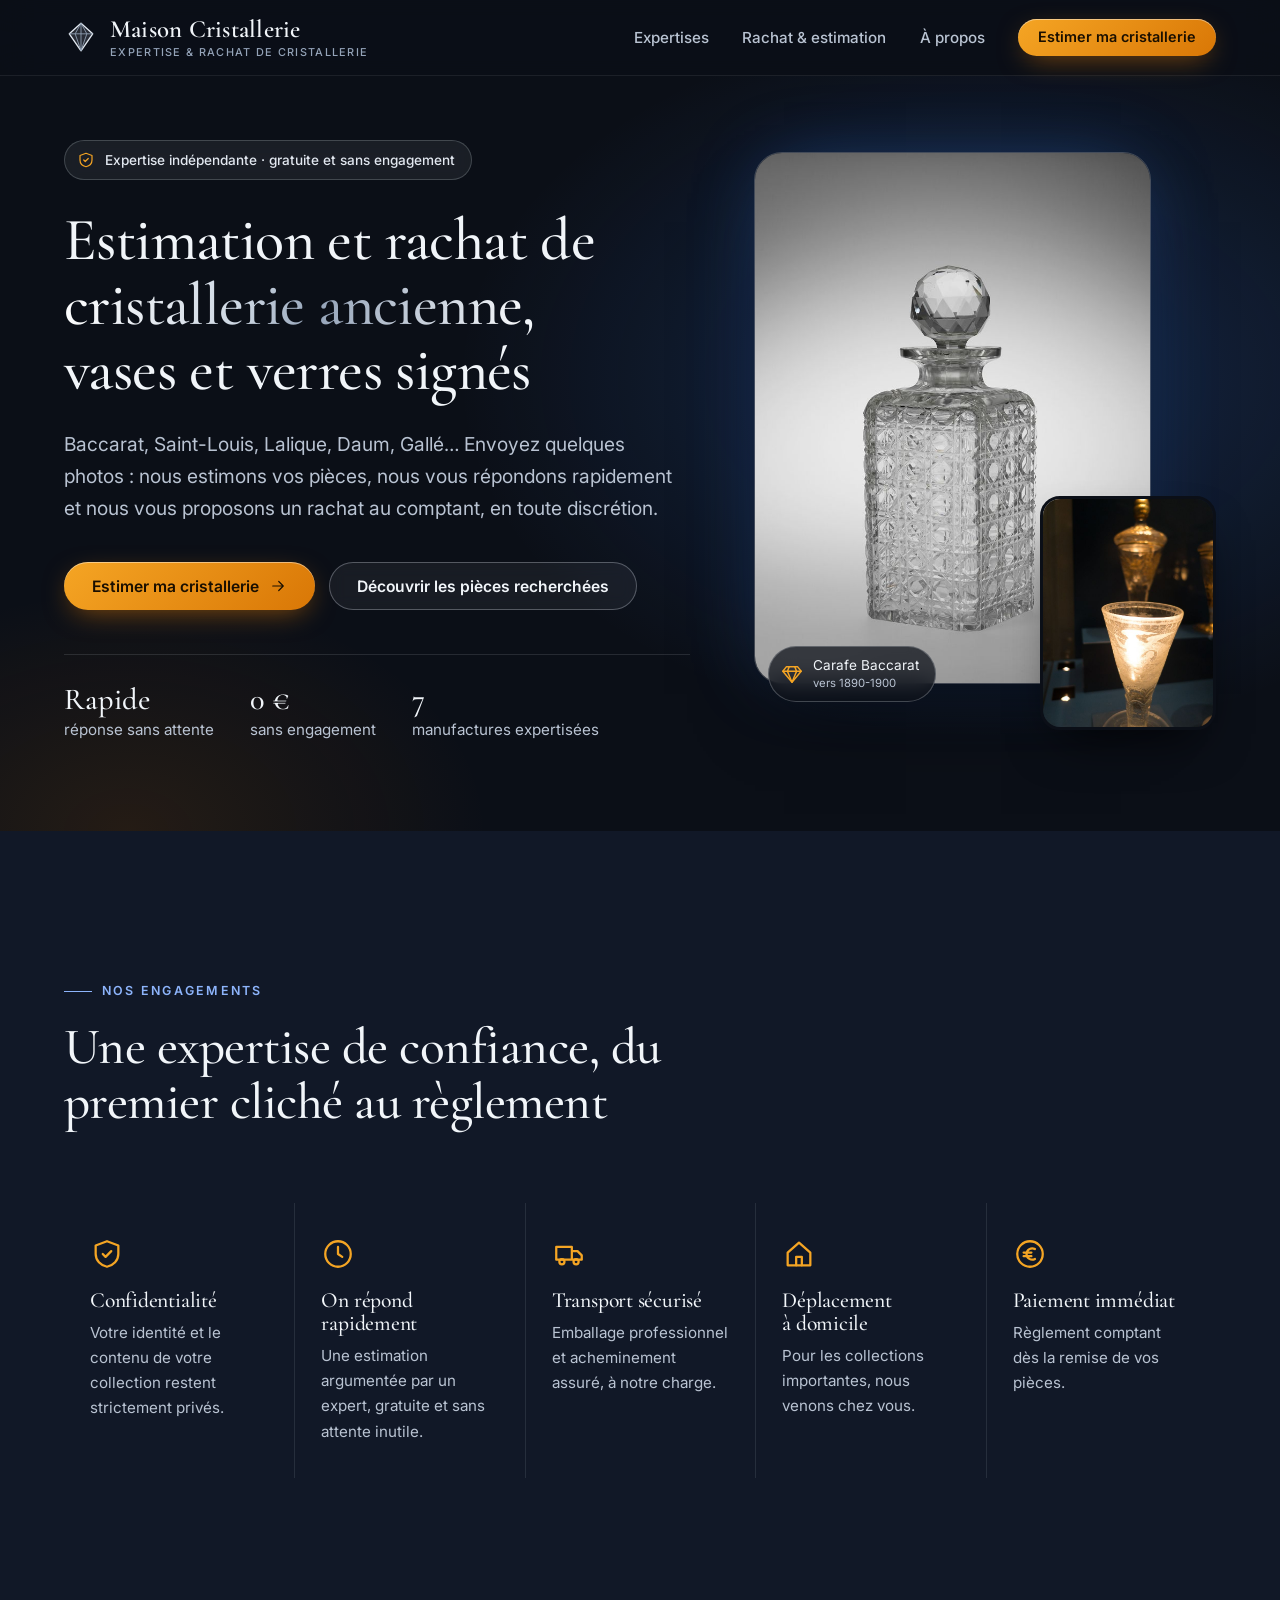
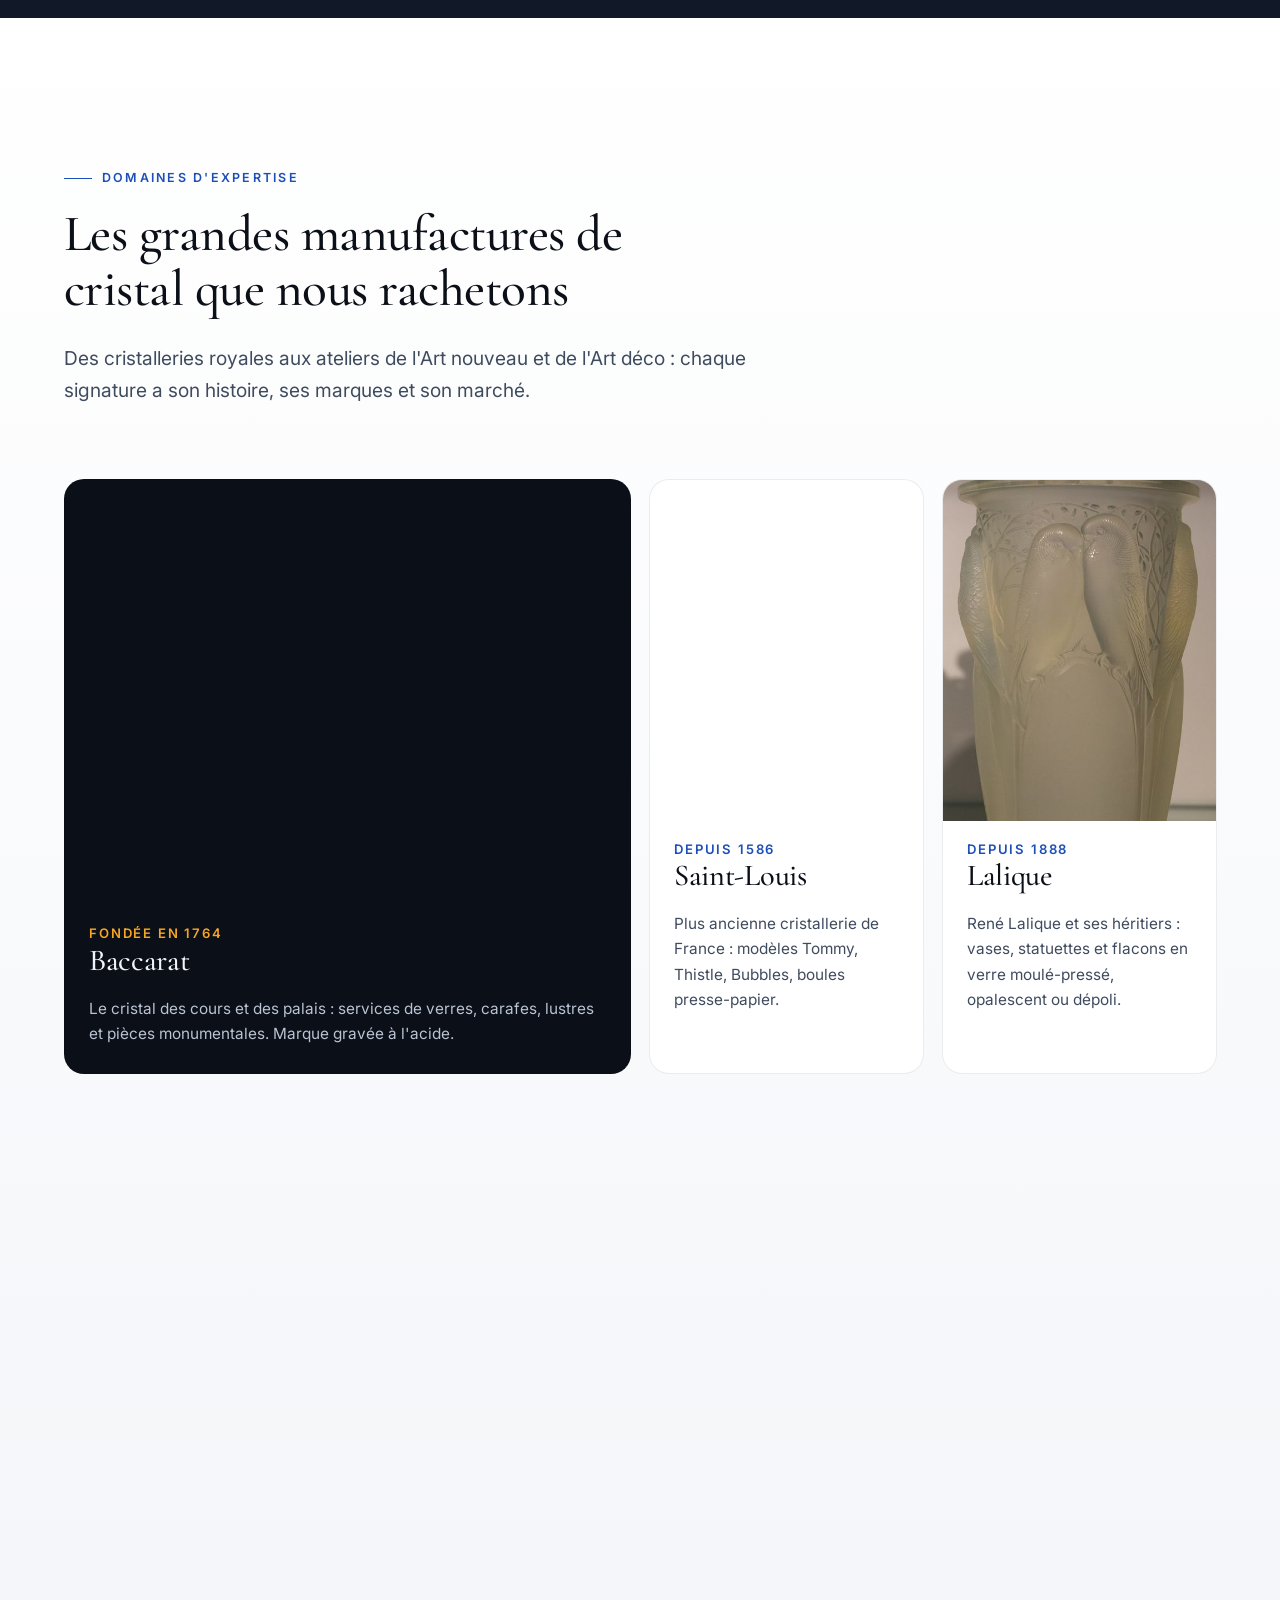
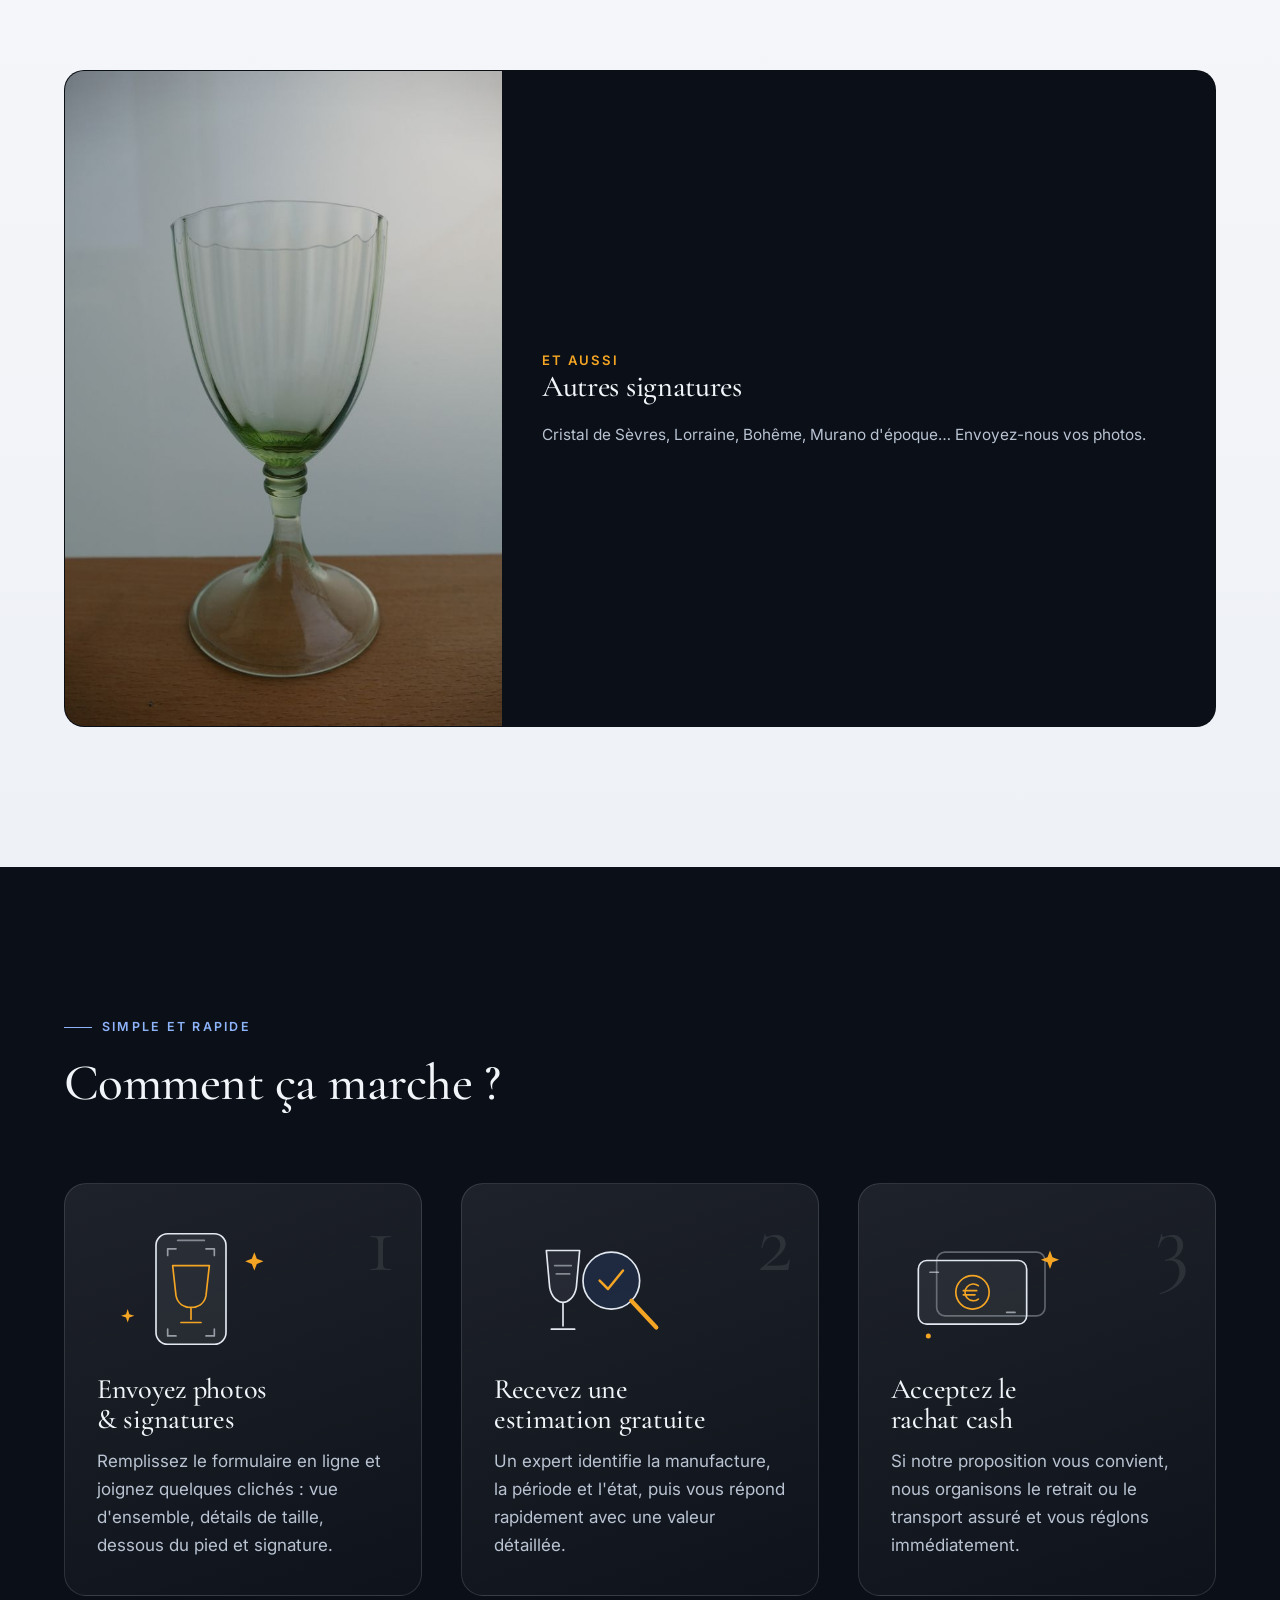
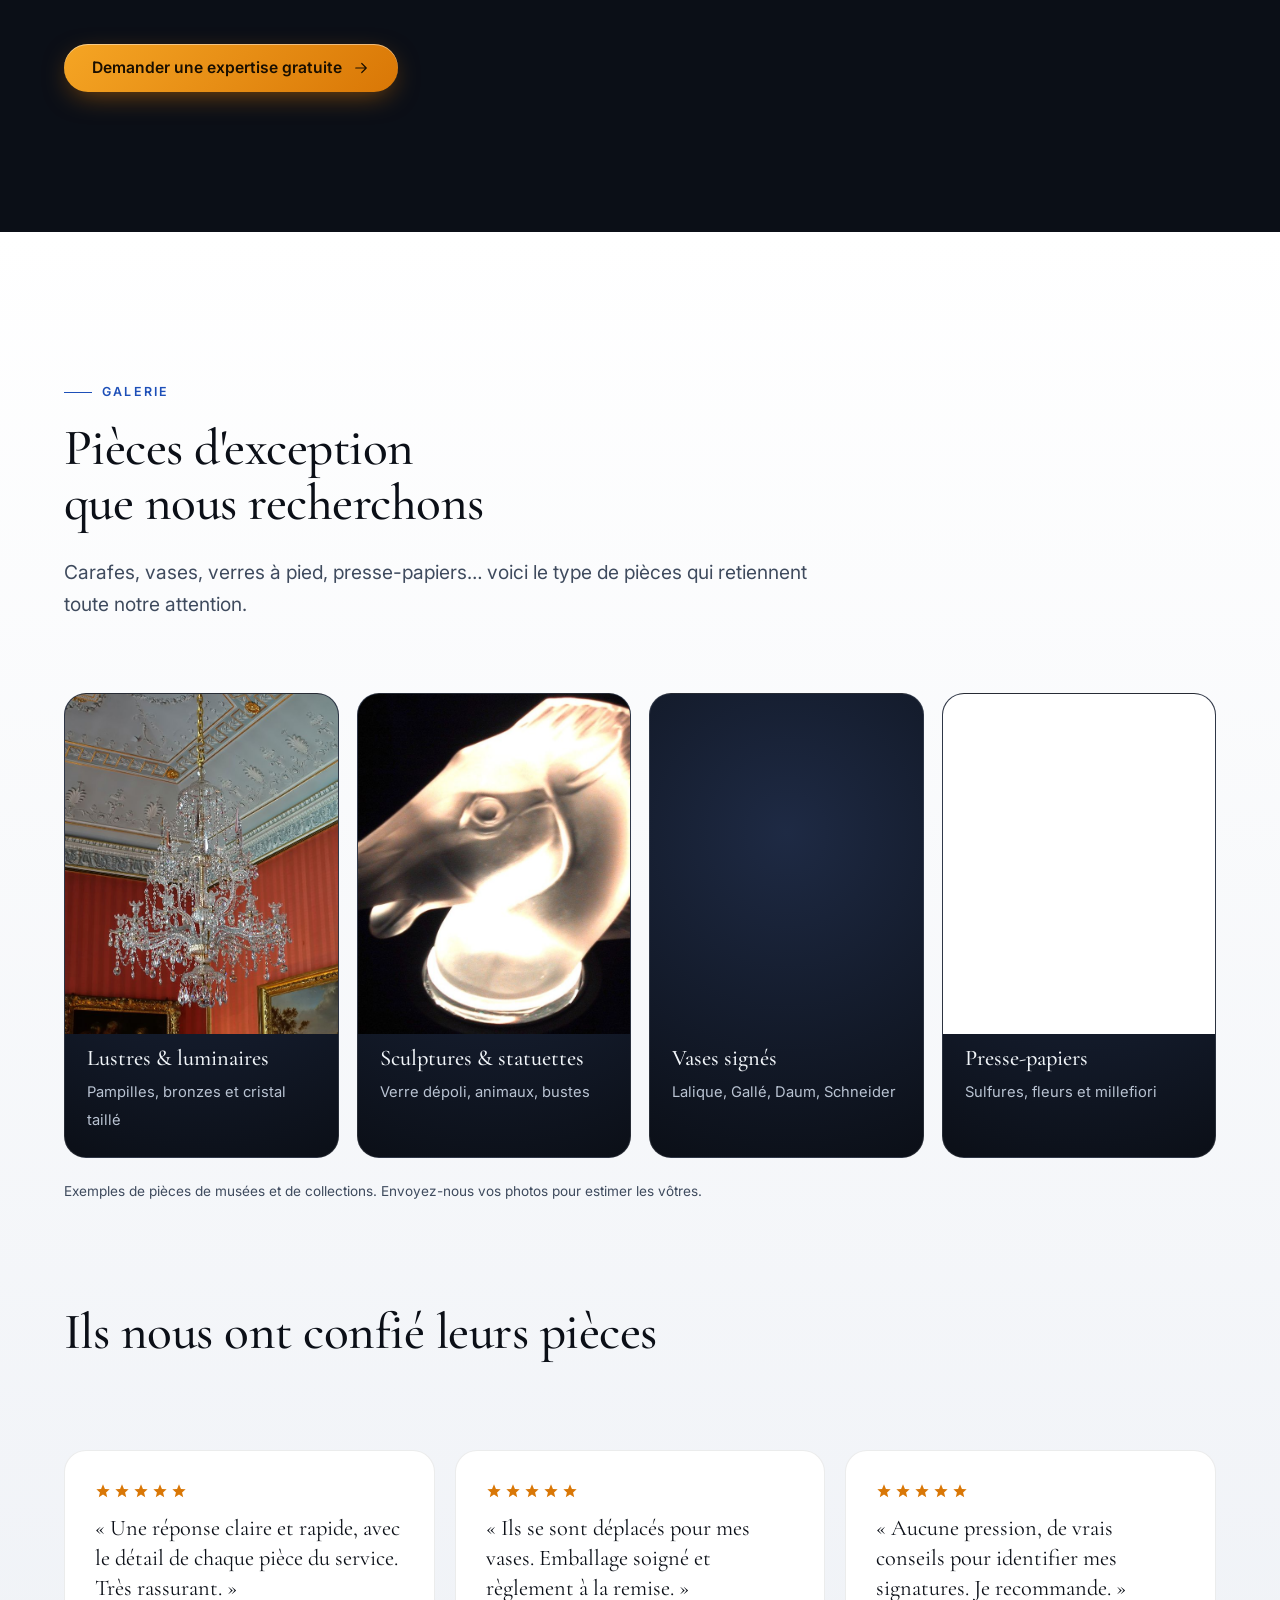
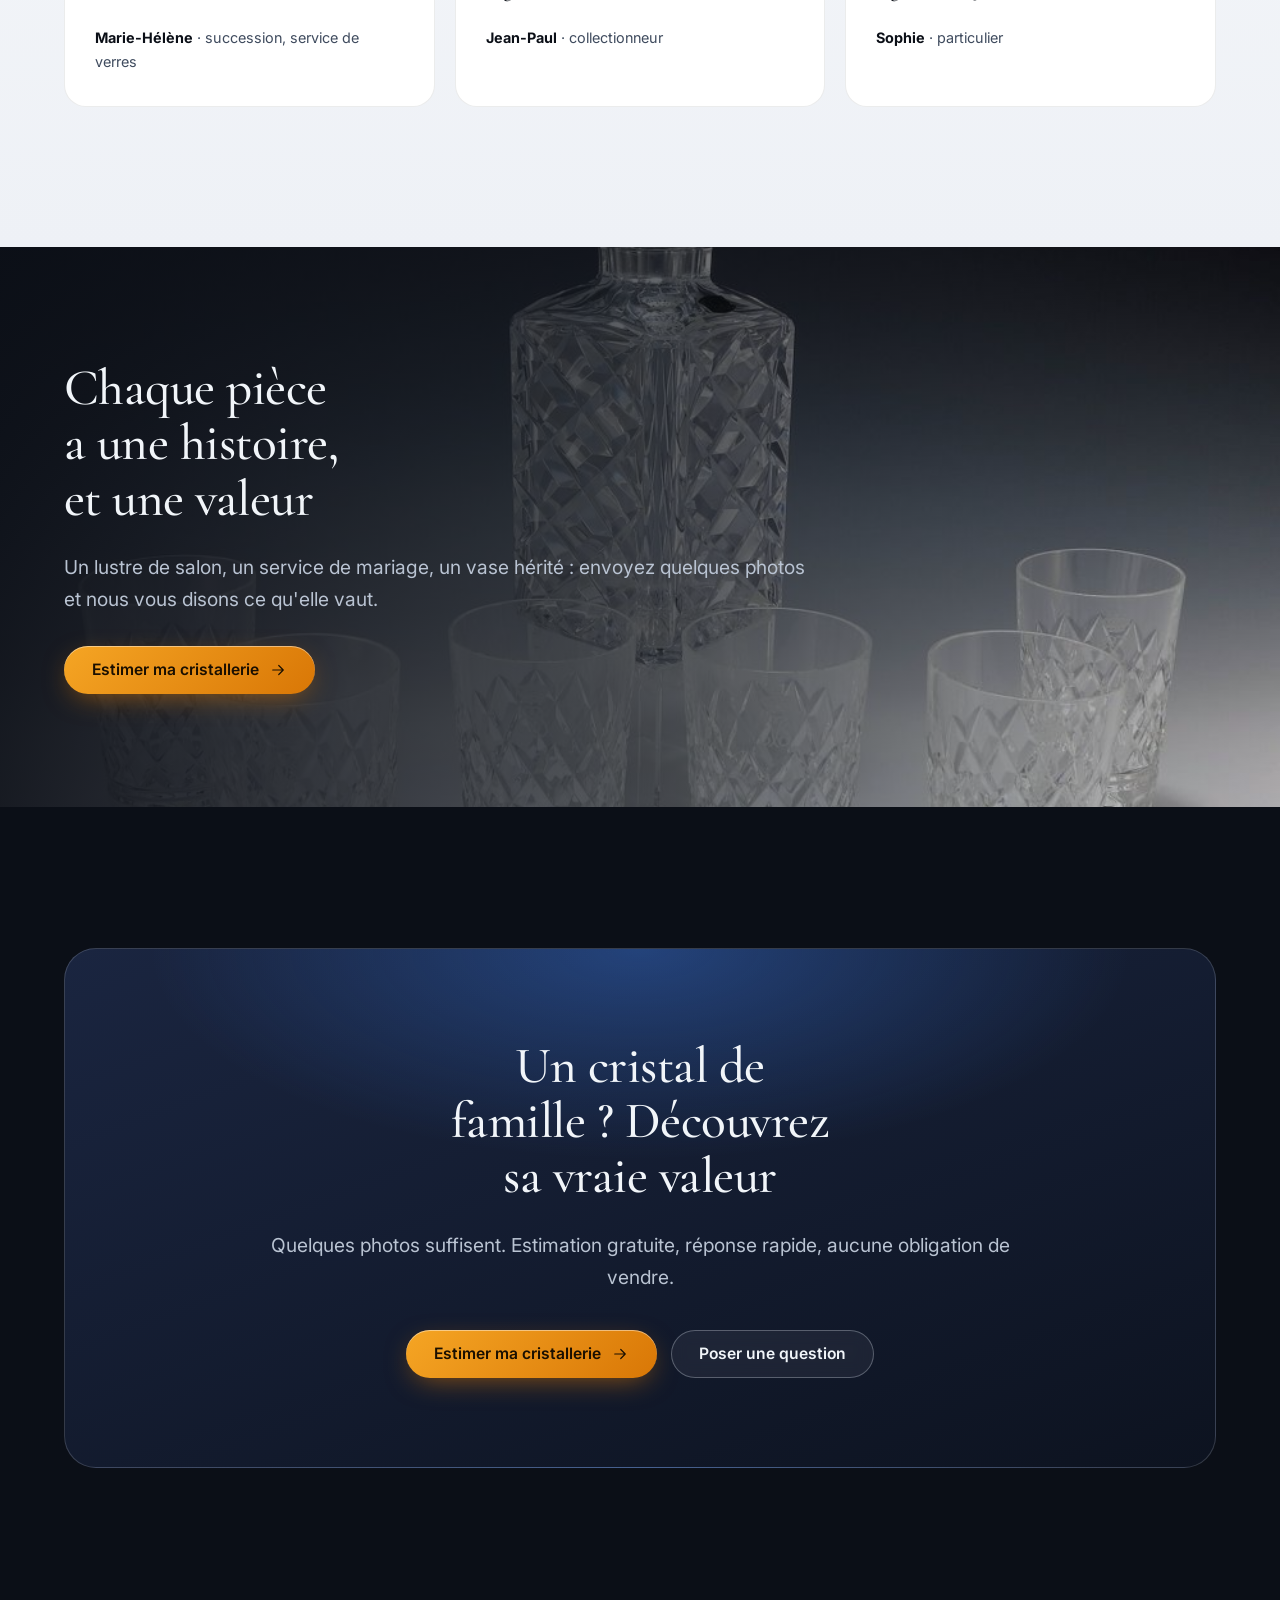
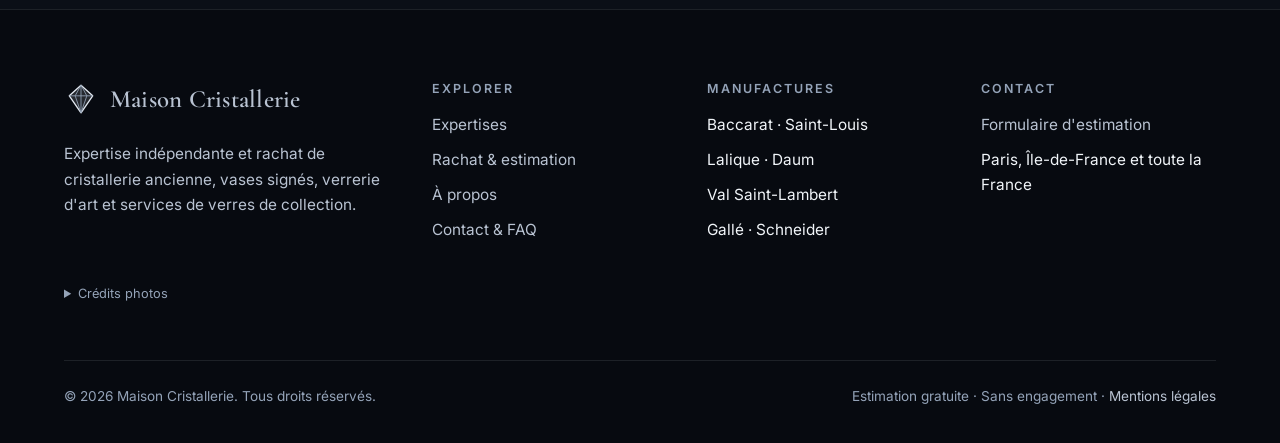
==== commit b03ce761: "Set production domain to maison-cristallerie.fr Co-Authored-By: Claude Sonnet 5.5 <noreply@anthropic" ====
--- a/index.html
+++ b/index.html
@@ -7,22 +7,22 @@
 <meta name="description" content="Estimation gratuite et rachat cash de cristallerie ancienne : vases en cristal, carafes, verres Baccarat, Saint-Louis, Lalique, Daum, Gallé. On vous répond rapidement, paiement à la remise.">
 <meta name="robots" content="index, follow, max-image-preview:large">
 <meta name="theme-color" content="#0B0F17">
-<link rel="canonical" href="https://www.maison-eclat.fr/">
+<link rel="canonical" href="https://maison-cristallerie.fr/">
 <link rel="icon" href="assets/img/favicon.svg" type="image/svg+xml">
 <meta property="og:type" content="website">
 <meta property="og:locale" content="fr_FR">
 <meta property="og:site_name" content="Maison Cristallerie">
 <meta property="og:title" content="Rachat &amp; estimation de cristallerie ancienne | Baccarat, Lalique, Daum">
 <meta property="og:description" content="Estimation gratuite et rachat cash de cristallerie ancienne : vases en cristal, carafes, verres Baccarat, Saint-Louis, Lalique, Daum, Gallé. On vous répond rapidement, paiement à la remise.">
-<meta property="og:url" content="https://www.maison-eclat.fr/">
-<meta property="og:image" content="https://www.maison-eclat.fr/assets/img/carafe.svg">
+<meta property="og:url" content="https://maison-cristallerie.fr/">
+<meta property="og:image" content="https://maison-cristallerie.fr/assets/img/carafe.svg">
 <meta name="twitter:card" content="summary_large_image">
 <link rel="preconnect" href="https://fonts.googleapis.com">
 <link rel="preconnect" href="https://fonts.gstatic.com" crossorigin>
 <link rel="stylesheet" href="https://fonts.googleapis.com/css2?family=Cormorant+Garamond:wght@400;500;600&family=Inter:wght@400;500;600&display=swap">
 <link rel="stylesheet" href="assets/css/style.css">
 <script>document.documentElement.classList.add('js')</script>
-<script type="application/ld+json">[{"@context":"https://schema.org","@type":"WebSite","name":"Maison Cristallerie","url":"https://www.maison-eclat.fr/","inLanguage":"fr-FR"},{"@context":"https://schema.org","@type":"ProfessionalService","name":"Maison Cristallerie","url":"https://www.maison-eclat.fr/","description":"Expertise, estimation et rachat de cristallerie ancienne, vases en cristal et verrerie d'art.","areaServed":"FR","serviceType":["Estimation de cristallerie","Rachat de cristal ancien","Expertise de verrerie d'art"]}]</script>
+<script type="application/ld+json">[{"@context":"https://schema.org","@type":"WebSite","name":"Maison Cristallerie","url":"https://maison-cristallerie.fr/","inLanguage":"fr-FR"},{"@context":"https://schema.org","@type":"ProfessionalService","name":"Maison Cristallerie","url":"https://maison-cristallerie.fr/","description":"Expertise, estimation et rachat de cristallerie ancienne, vases en cristal et verrerie d'art.","areaServed":"FR","serviceType":["Estimation de cristallerie","Rachat de cristal ancien","Expertise de verrerie d'art"]}]</script>
 </head>
 <body>
 <a class="skip" href="#contenu">Aller au contenu</a>
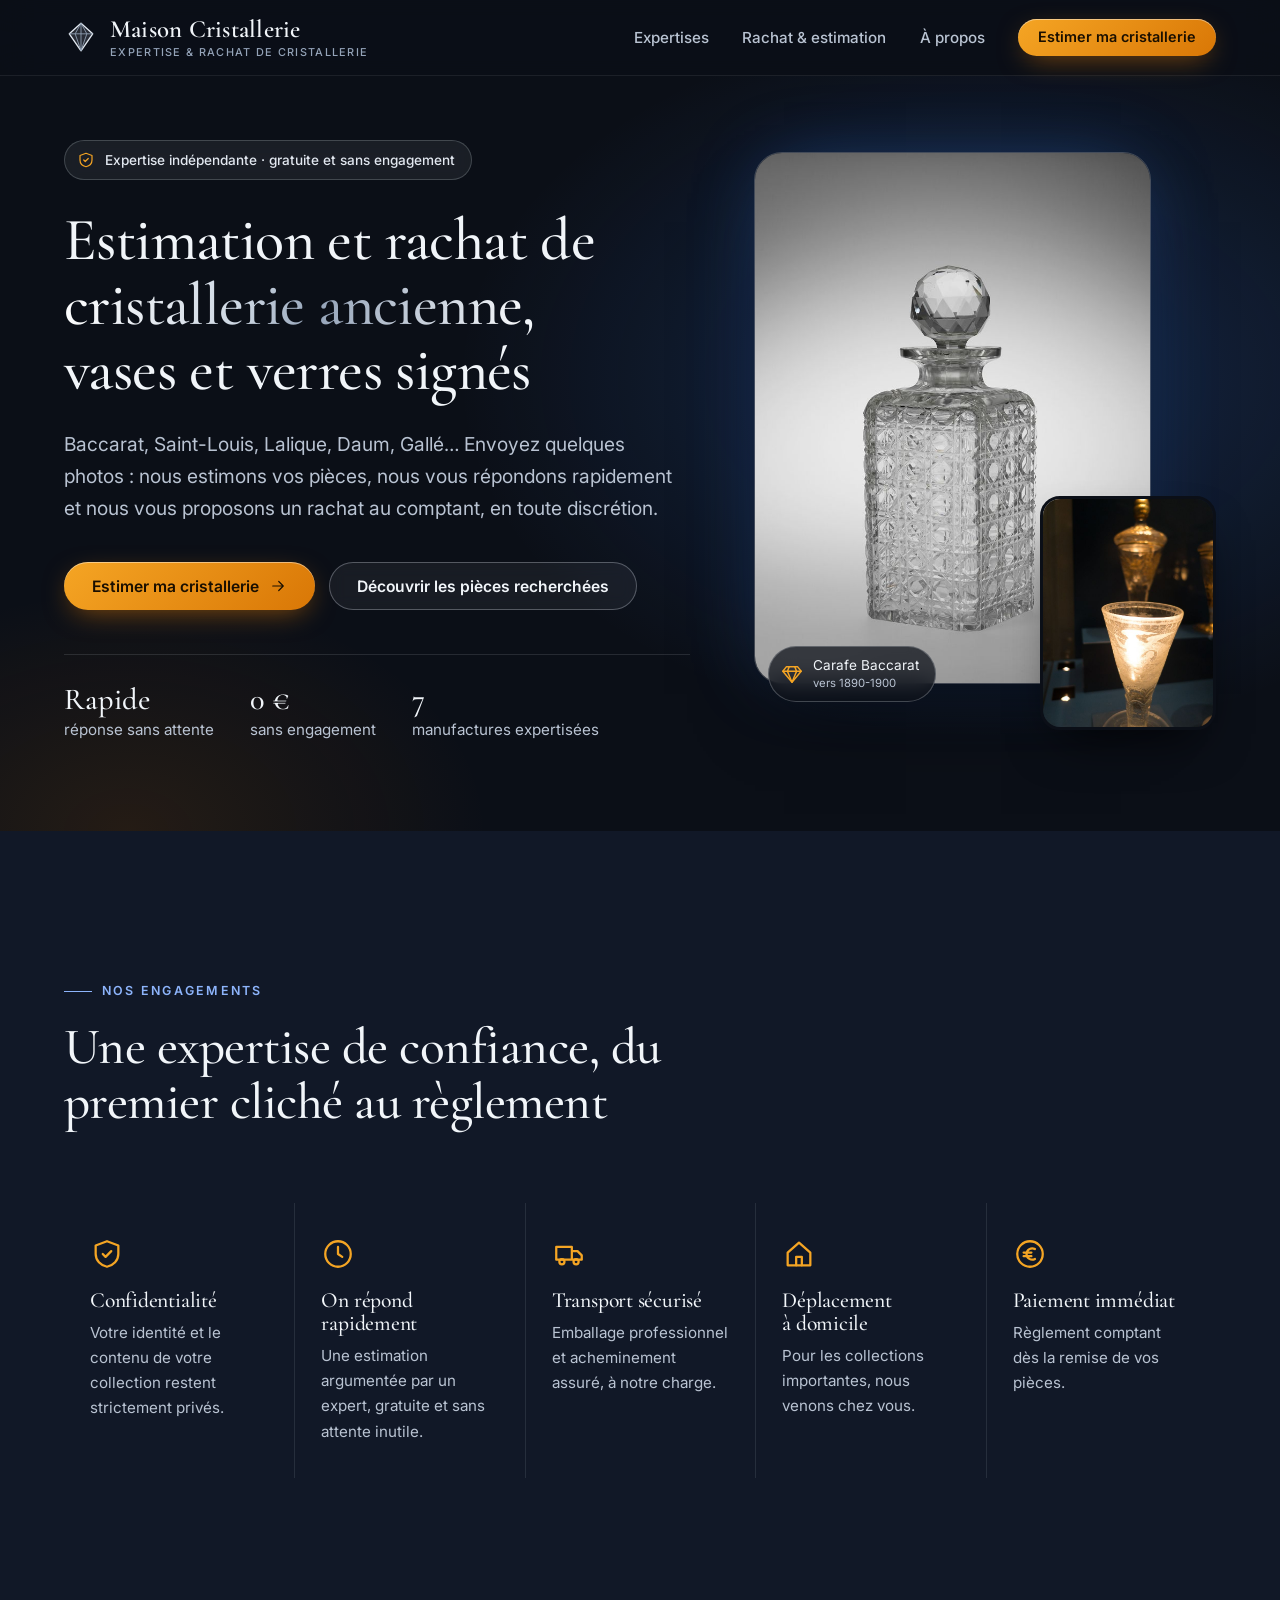
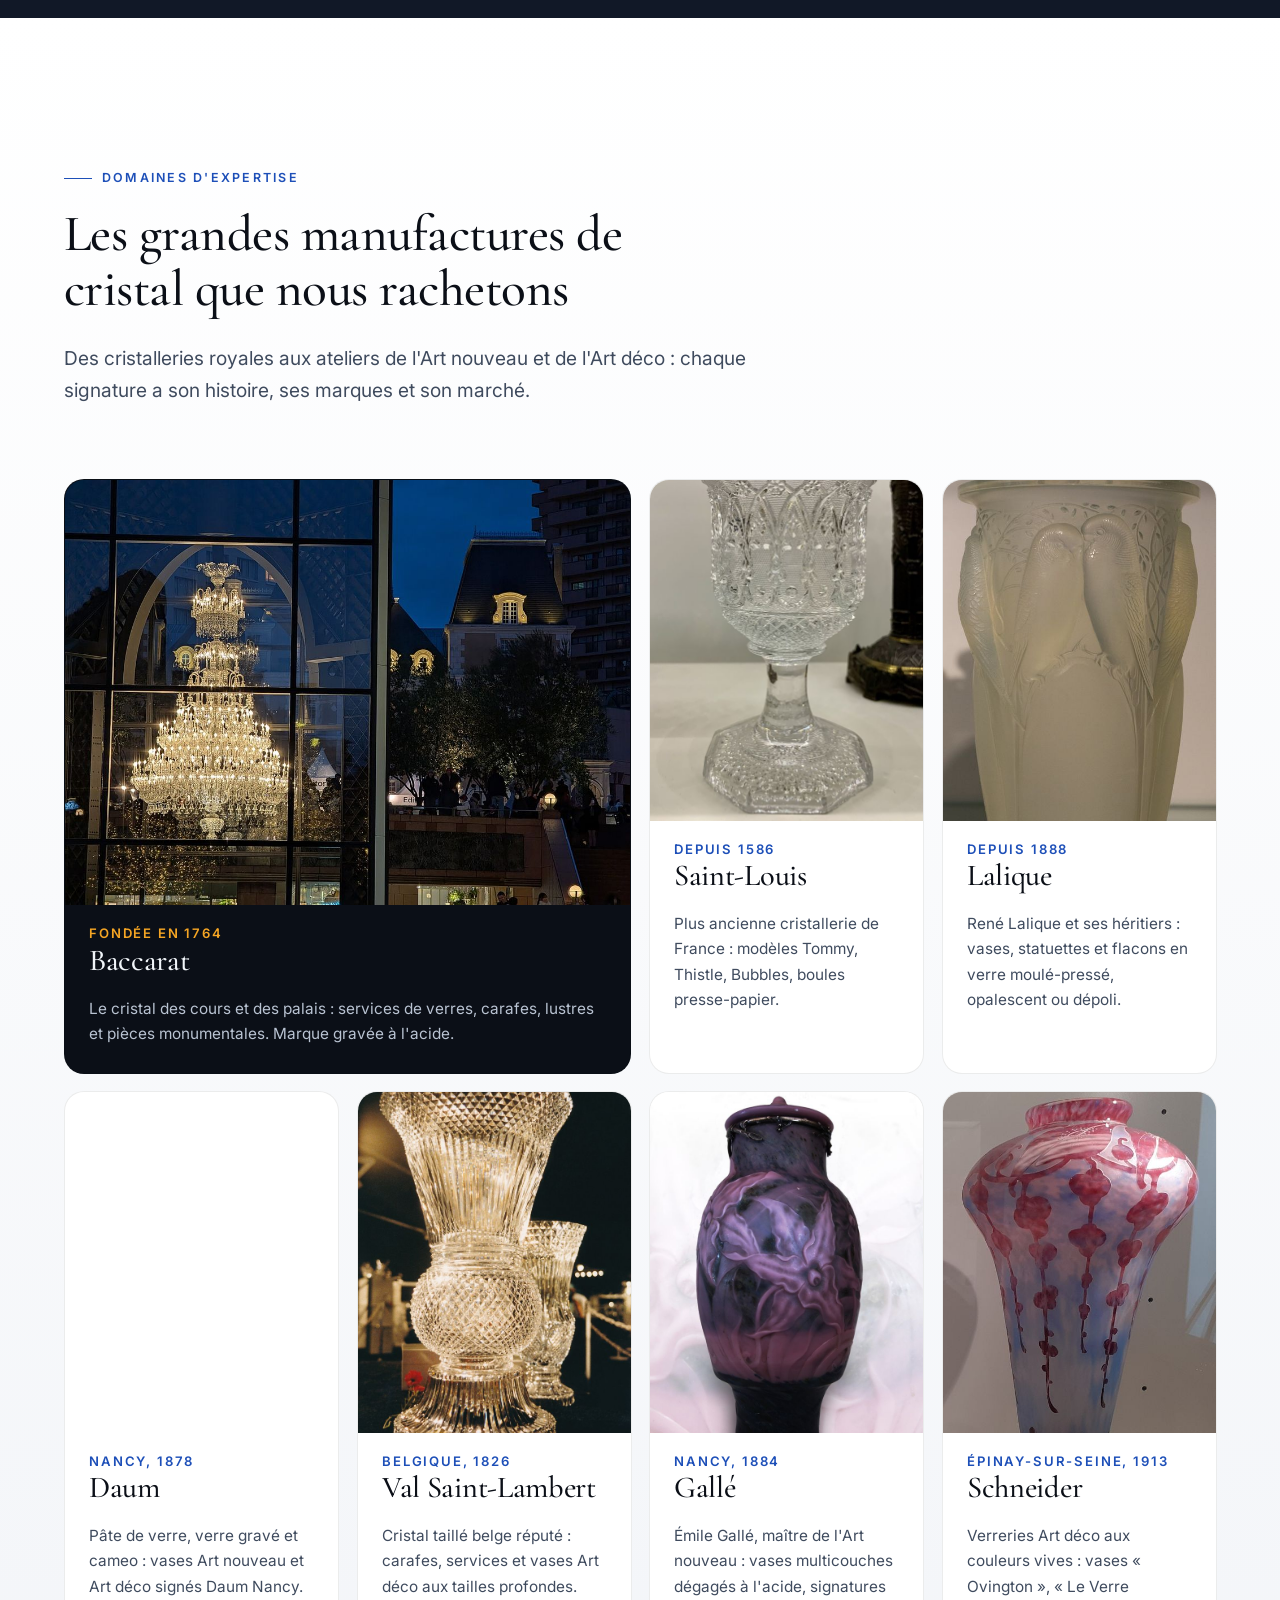
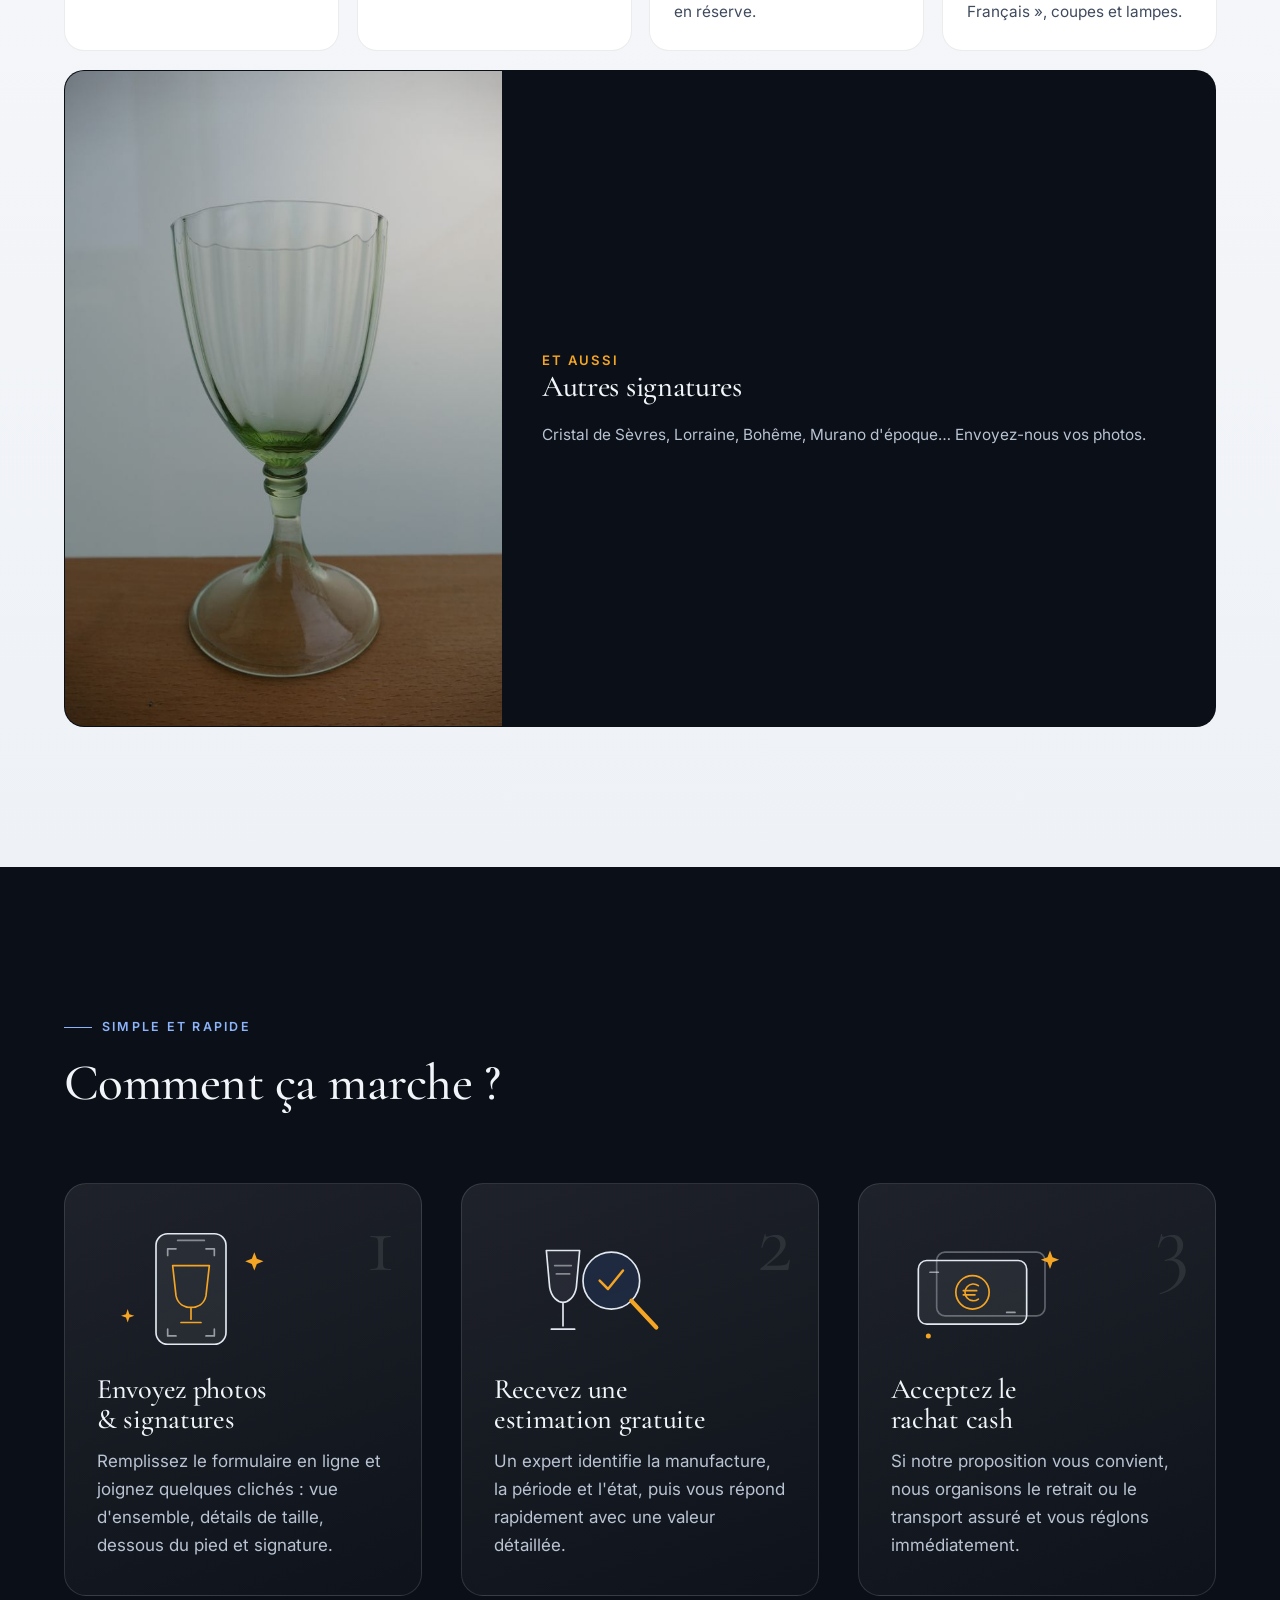
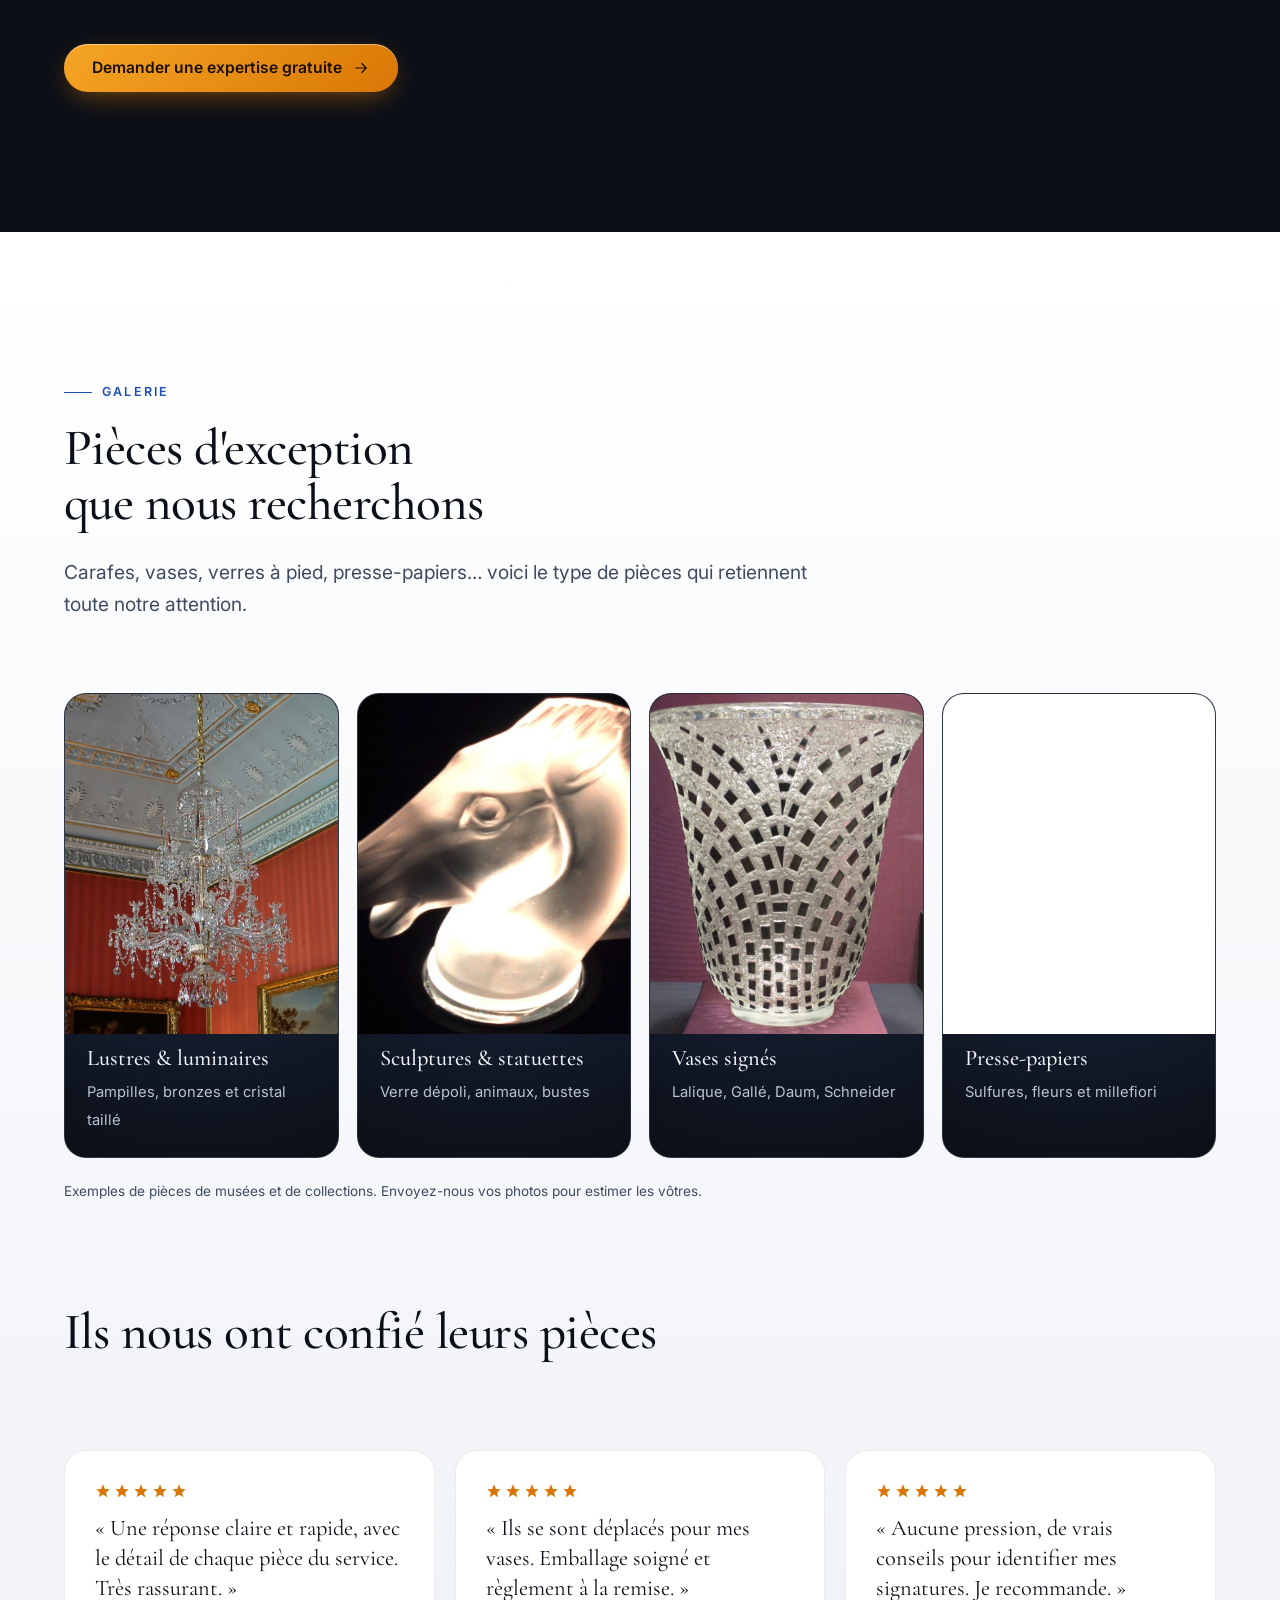
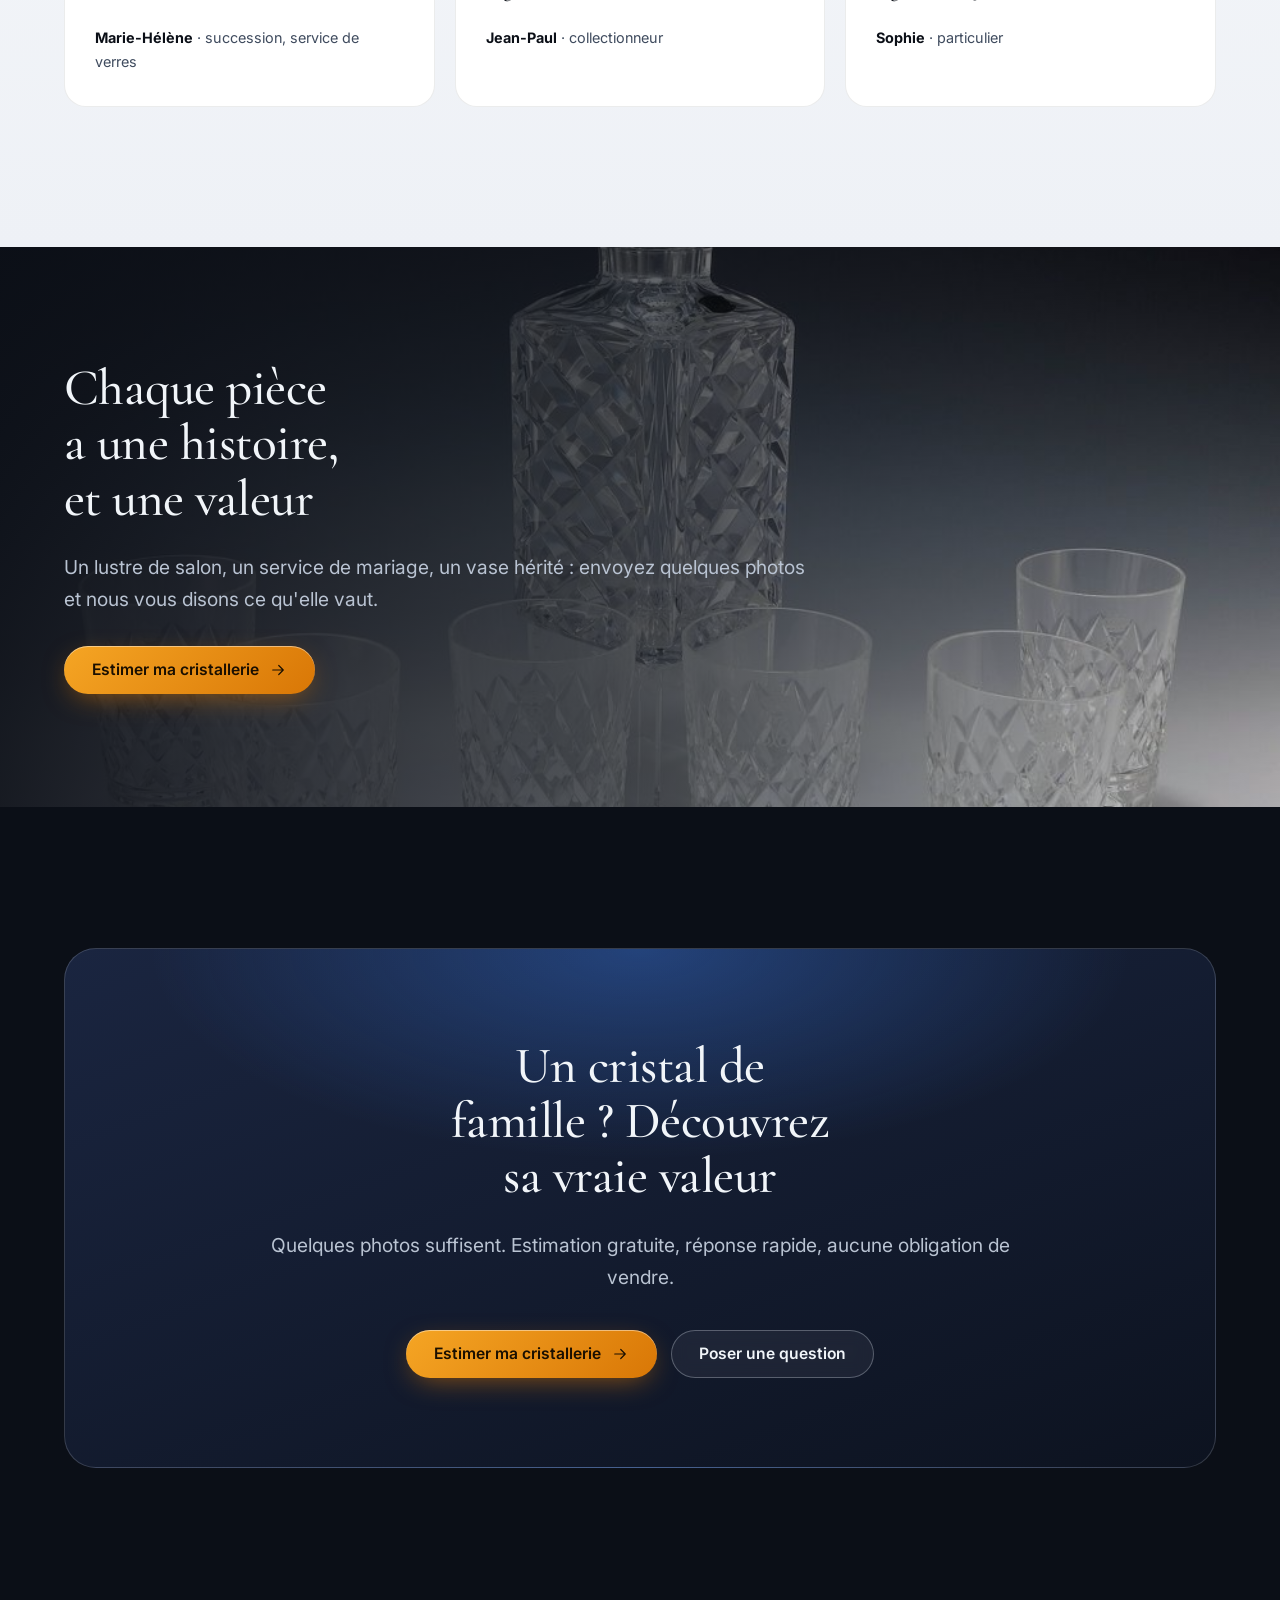
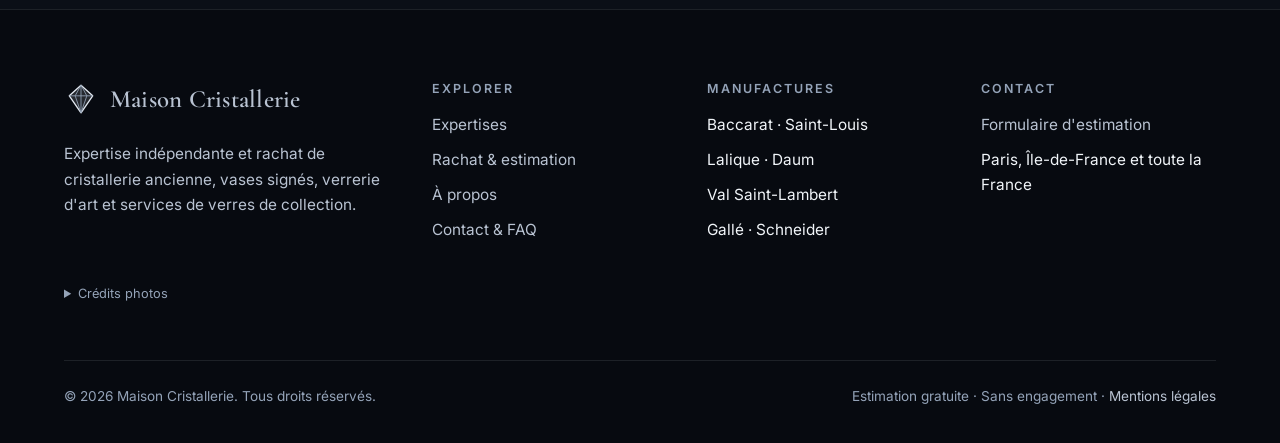
==== commit 9e238491: "Use www.maison-cristallerie.fr as canonical host (Vercel redirects apex to www) Co-Authored-By: Clau" ====
--- a/index.html
+++ b/index.html
@@ -7,22 +7,22 @@
 <meta name="description" content="Estimation gratuite et rachat cash de cristallerie ancienne : vases en cristal, carafes, verres Baccarat, Saint-Louis, Lalique, Daum, Gallé. On vous répond rapidement, paiement à la remise.">
 <meta name="robots" content="index, follow, max-image-preview:large">
 <meta name="theme-color" content="#0B0F17">
-<link rel="canonical" href="https://maison-cristallerie.fr/">
+<link rel="canonical" href="https://www.maison-cristallerie.fr/">
 <link rel="icon" href="assets/img/favicon.svg" type="image/svg+xml">
 <meta property="og:type" content="website">
 <meta property="og:locale" content="fr_FR">
 <meta property="og:site_name" content="Maison Cristallerie">
 <meta property="og:title" content="Rachat &amp; estimation de cristallerie ancienne | Baccarat, Lalique, Daum">
 <meta property="og:description" content="Estimation gratuite et rachat cash de cristallerie ancienne : vases en cristal, carafes, verres Baccarat, Saint-Louis, Lalique, Daum, Gallé. On vous répond rapidement, paiement à la remise.">
-<meta property="og:url" content="https://maison-cristallerie.fr/">
-<meta property="og:image" content="https://maison-cristallerie.fr/assets/img/carafe.svg">
+<meta property="og:url" content="https://www.maison-cristallerie.fr/">
+<meta property="og:image" content="https://www.maison-cristallerie.fr/assets/img/carafe.svg">
 <meta name="twitter:card" content="summary_large_image">
 <link rel="preconnect" href="https://fonts.googleapis.com">
 <link rel="preconnect" href="https://fonts.gstatic.com" crossorigin>
 <link rel="stylesheet" href="https://fonts.googleapis.com/css2?family=Cormorant+Garamond:wght@400;500;600&family=Inter:wght@400;500;600&display=swap">
 <link rel="stylesheet" href="assets/css/style.css">
 <script>document.documentElement.classList.add('js')</script>
-<script type="application/ld+json">[{"@context":"https://schema.org","@type":"WebSite","name":"Maison Cristallerie","url":"https://maison-cristallerie.fr/","inLanguage":"fr-FR"},{"@context":"https://schema.org","@type":"ProfessionalService","name":"Maison Cristallerie","url":"https://maison-cristallerie.fr/","description":"Expertise, estimation et rachat de cristallerie ancienne, vases en cristal et verrerie d'art.","areaServed":"FR","serviceType":["Estimation de cristallerie","Rachat de cristal ancien","Expertise de verrerie d'art"]}]</script>
+<script type="application/ld+json">[{"@context":"https://schema.org","@type":"WebSite","name":"Maison Cristallerie","url":"https://www.maison-cristallerie.fr/","inLanguage":"fr-FR"},{"@context":"https://schema.org","@type":"ProfessionalService","name":"Maison Cristallerie","url":"https://www.maison-cristallerie.fr/","description":"Expertise, estimation et rachat de cristallerie ancienne, vases en cristal et verrerie d'art.","areaServed":"FR","serviceType":["Estimation de cristallerie","Rachat de cristal ancien","Expertise de verrerie d'art"]}]</script>
 </head>
 <body>
 <a class="skip" href="#contenu">Aller au contenu</a>
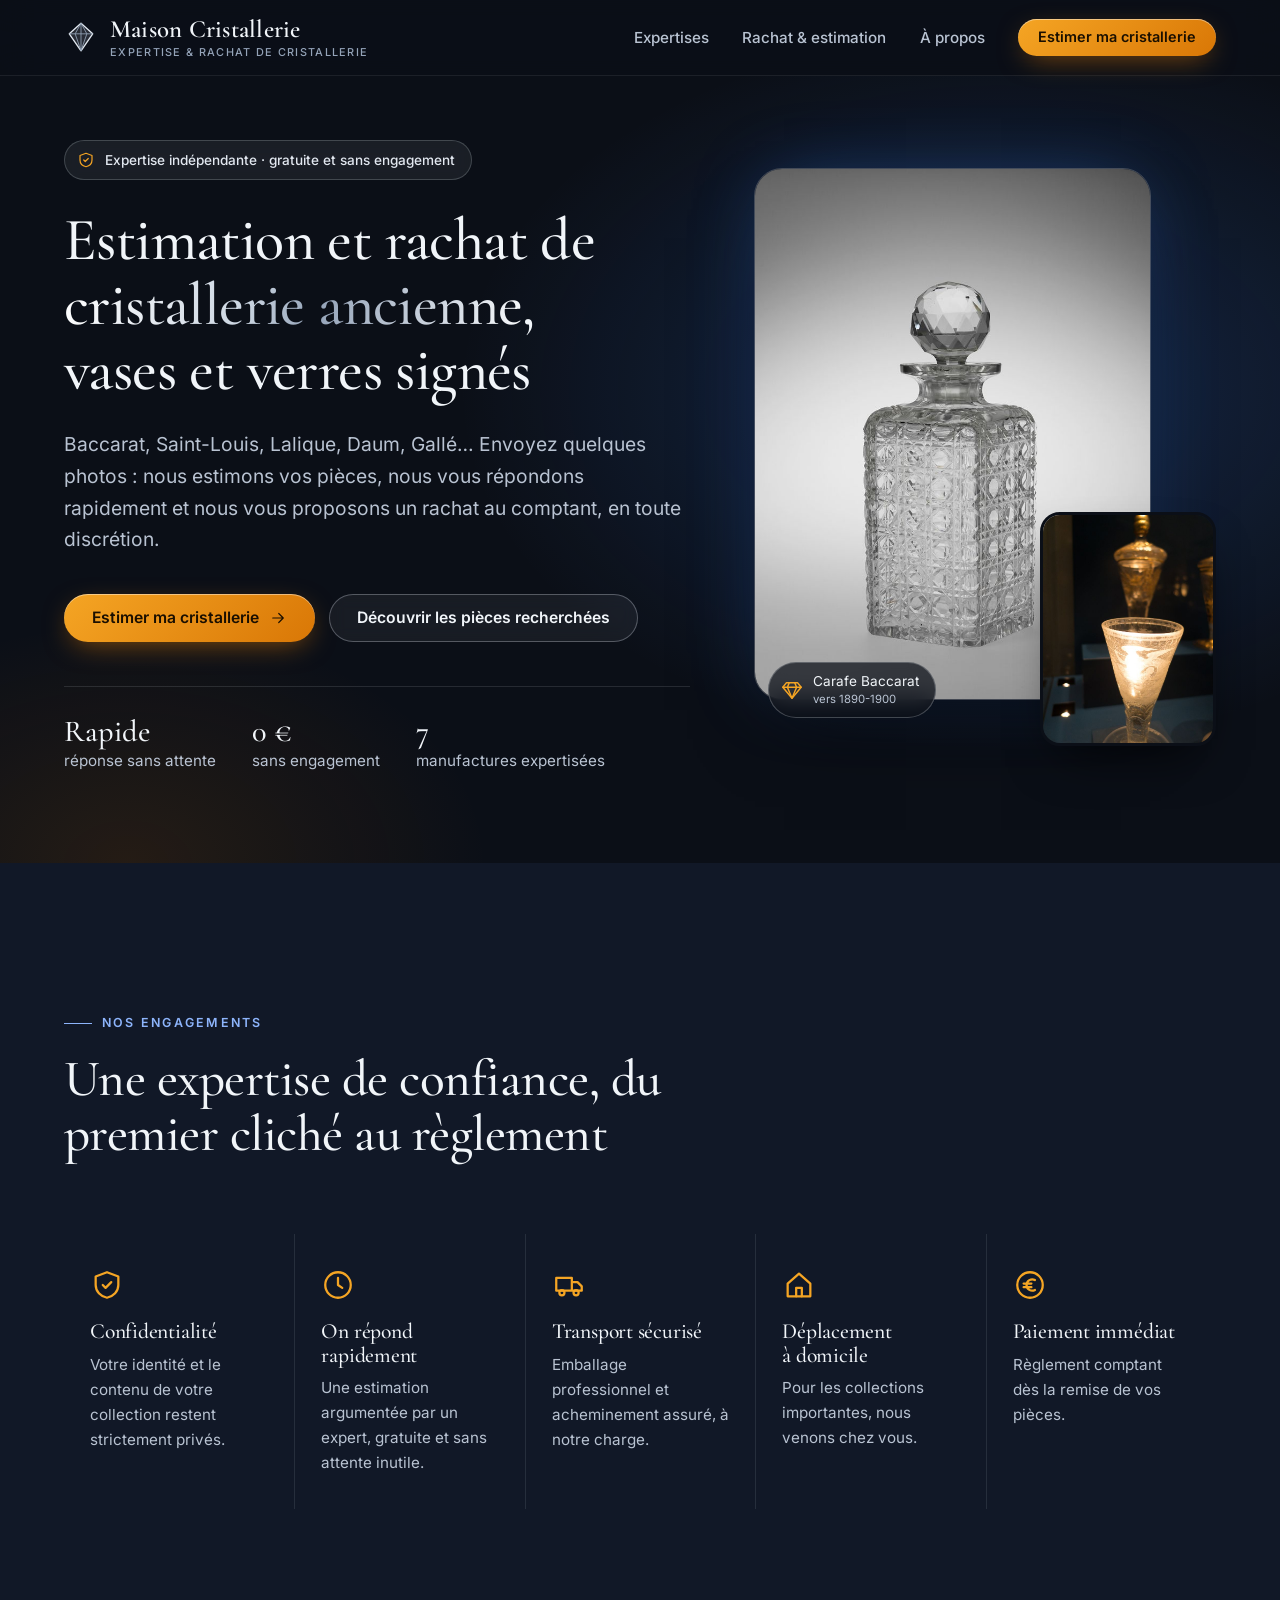
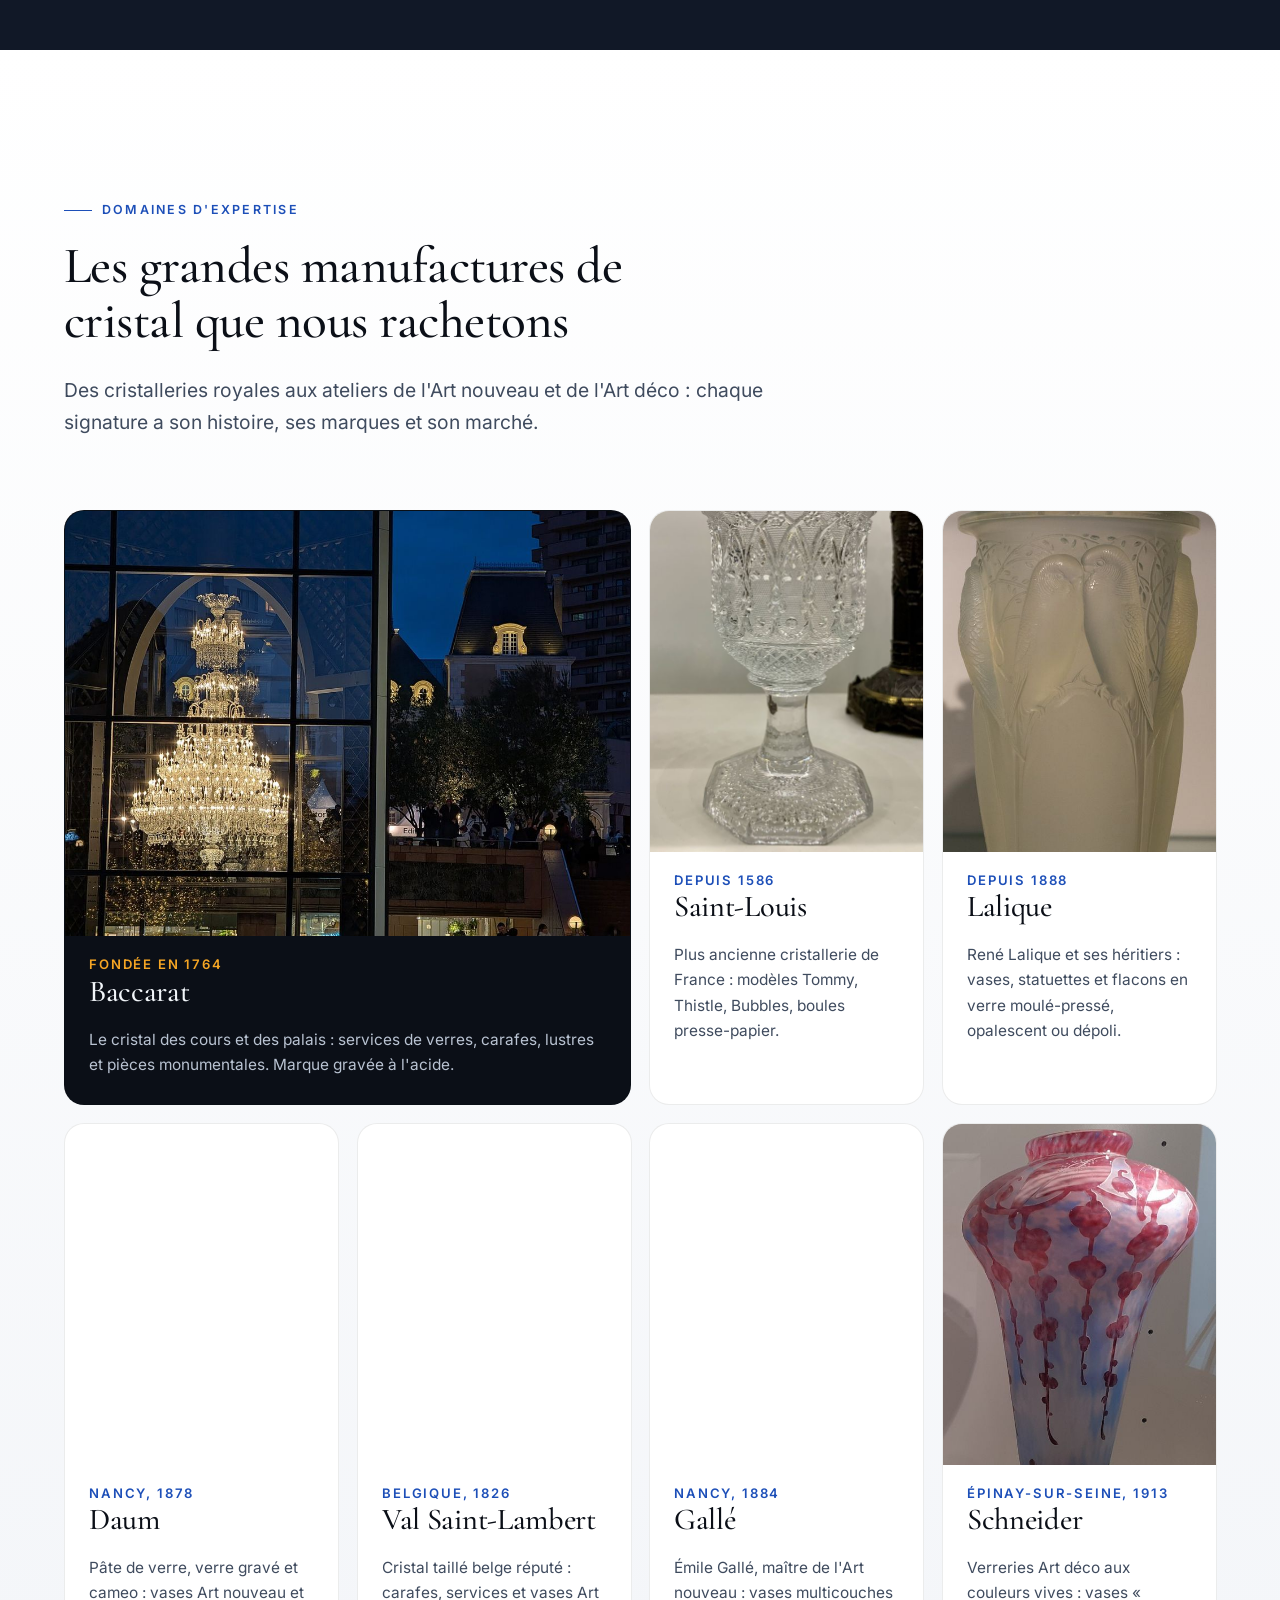
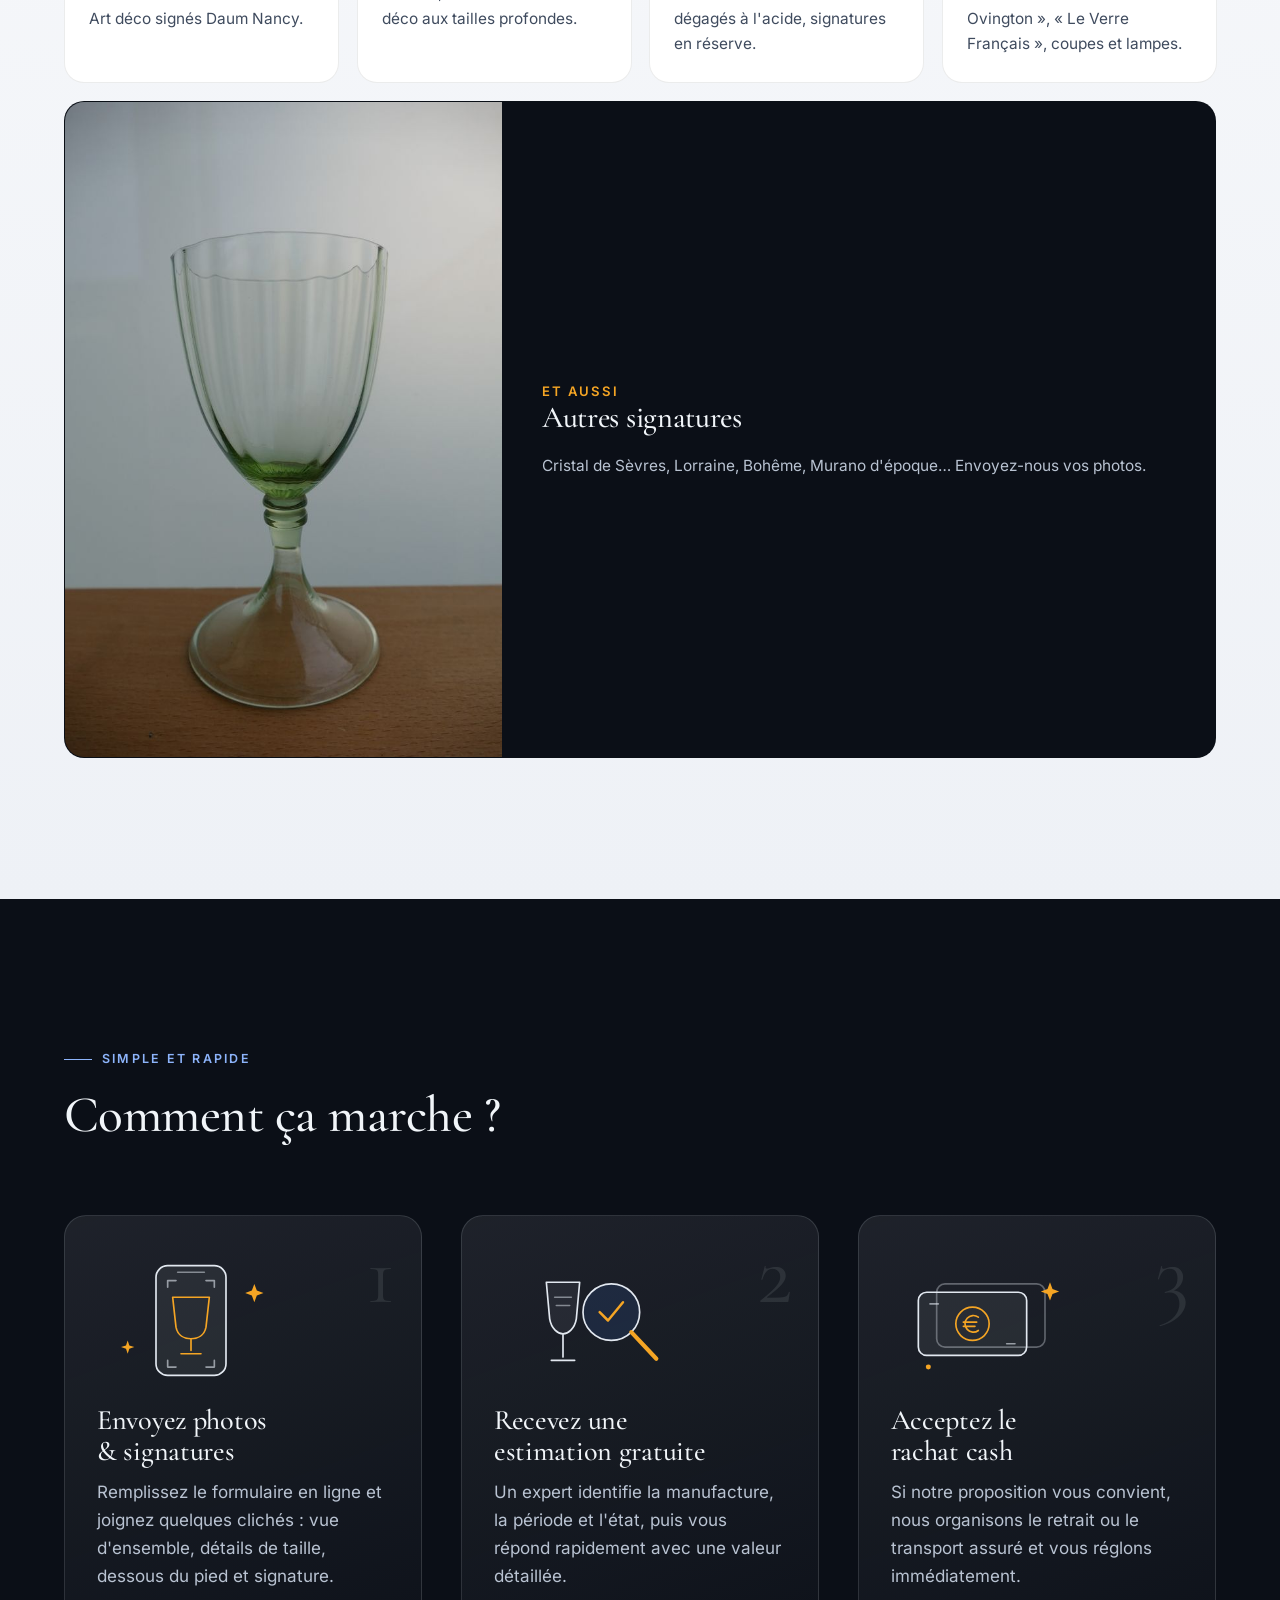
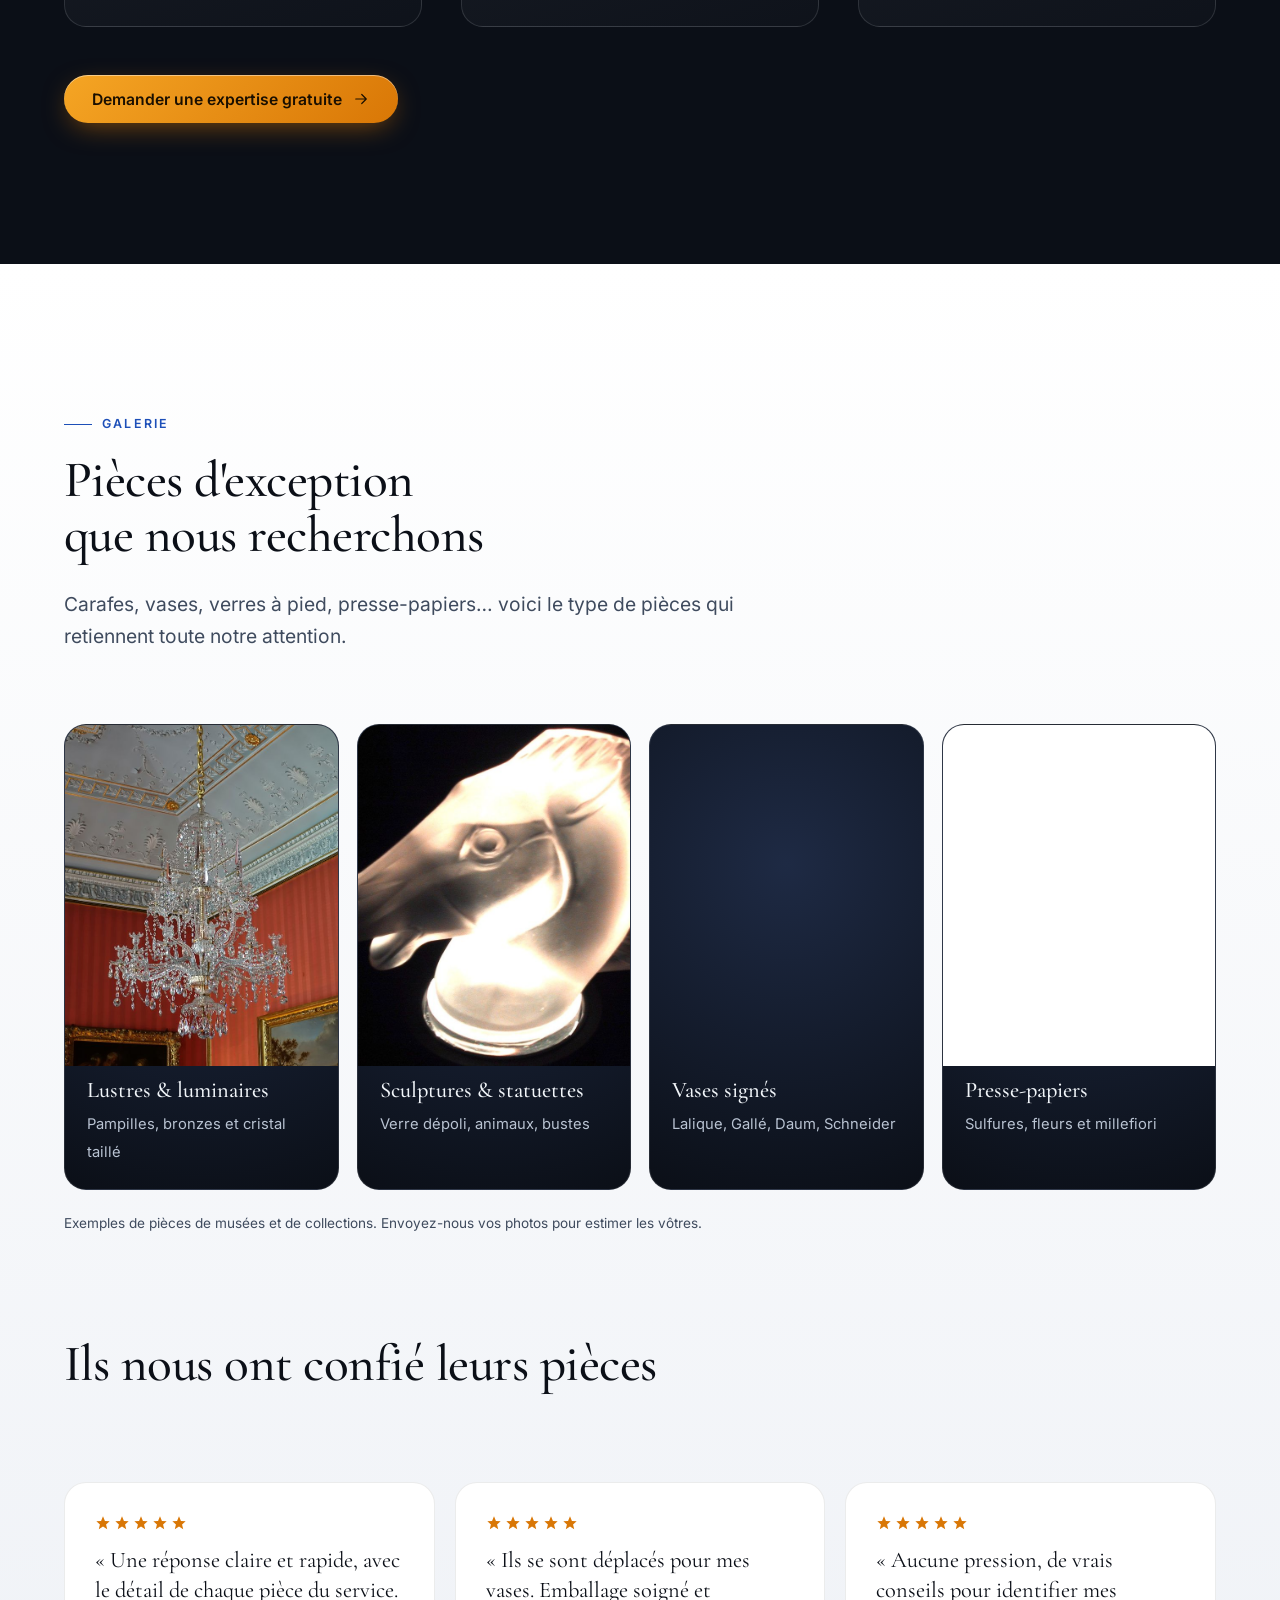
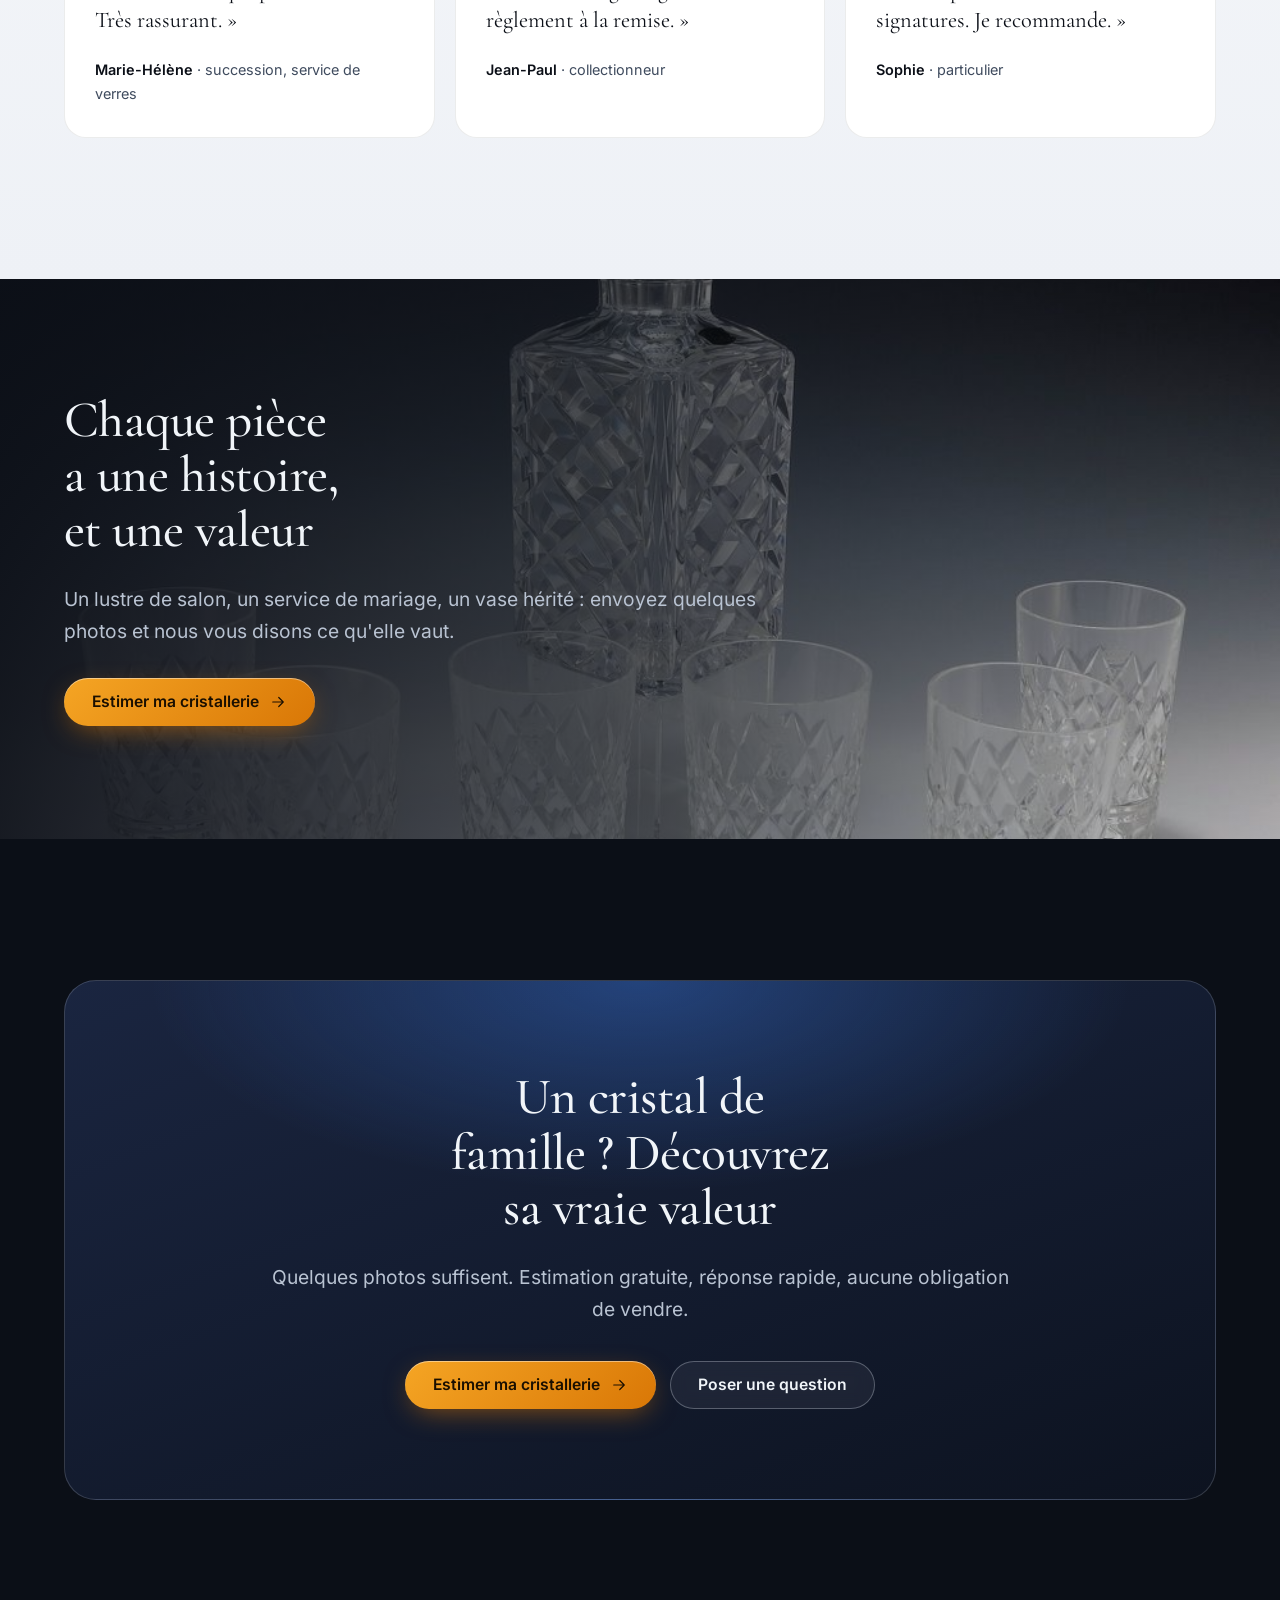
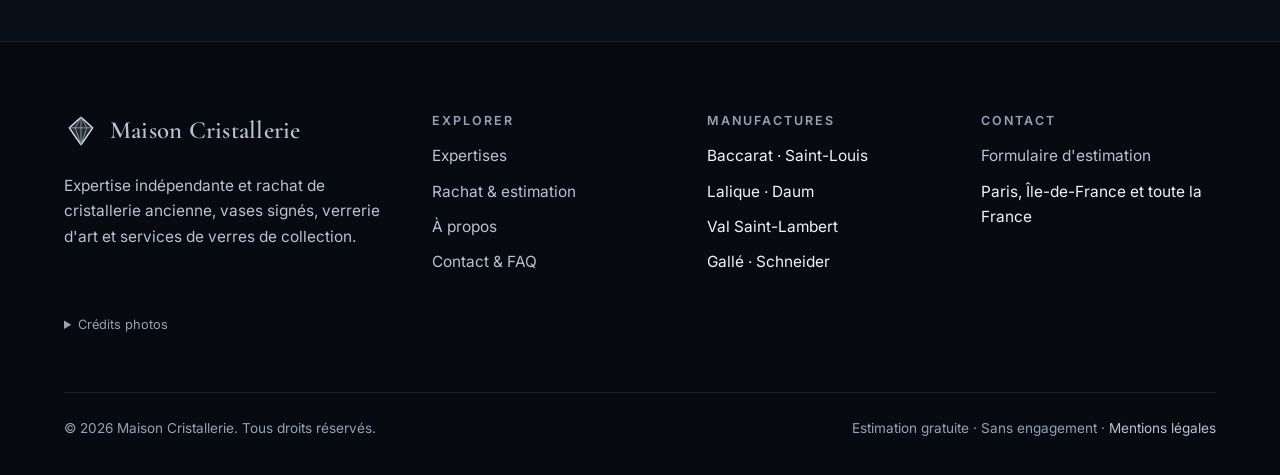
==== commit bba9ecff: "SEO: shorter titles/descriptions, self-hosted fonts, JPG OG image, PNG favicons, noindex on vercel.a" ====
--- a/index.html
+++ b/index.html
@@ -3,23 +3,27 @@
 <head>
 <meta charset="utf-8">
 <meta name="viewport" content="width=device-width, initial-scale=1">
-<title>Rachat &amp; estimation de cristallerie ancienne | Baccarat, Lalique, Daum</title>
-<meta name="description" content="Estimation gratuite et rachat cash de cristallerie ancienne : vases en cristal, carafes, verres Baccarat, Saint-Louis, Lalique, Daum, Gallé. On vous répond rapidement, paiement à la remise.">
+<title>Rachat de cristallerie ancienne | Maison Cristallerie</title>
+<meta name="description" content="Estimation gratuite et rachat de cristal ancien : Baccarat, Lalique, Daum, Gallé, Saint-Louis. Envoyez vos photos, on vous répond rapidement.">
 <meta name="robots" content="index, follow, max-image-preview:large">
 <meta name="theme-color" content="#0B0F17">
 <link rel="canonical" href="https://www.maison-cristallerie.fr/">
 <link rel="icon" href="assets/img/favicon.svg" type="image/svg+xml">
+<link rel="icon" href="assets/img/favicon-48.png" type="image/png" sizes="48x48">
+<link rel="apple-touch-icon" href="assets/img/apple-touch-icon.png">
 <meta property="og:type" content="website">
 <meta property="og:locale" content="fr_FR">
 <meta property="og:site_name" content="Maison Cristallerie">
-<meta property="og:title" content="Rachat &amp; estimation de cristallerie ancienne | Baccarat, Lalique, Daum">
-<meta property="og:description" content="Estimation gratuite et rachat cash de cristallerie ancienne : vases en cristal, carafes, verres Baccarat, Saint-Louis, Lalique, Daum, Gallé. On vous répond rapidement, paiement à la remise.">
+<meta property="og:title" content="Rachat de cristallerie ancienne | Maison Cristallerie">
+<meta property="og:description" content="Estimation gratuite et rachat de cristal ancien : Baccarat, Lalique, Daum, Gallé, Saint-Louis. Envoyez vos photos, on vous répond rapidement.">
 <meta property="og:url" content="https://www.maison-cristallerie.fr/">
-<meta property="og:image" content="https://www.maison-cristallerie.fr/assets/img/carafe.svg">
+<meta property="og:image" content="https://www.maison-cristallerie.fr/assets/img/og-cristal.jpg">
+<meta property="og:image:width" content="1200">
+<meta property="og:image:height" content="630">
 <meta name="twitter:card" content="summary_large_image">
-<link rel="preconnect" href="https://fonts.googleapis.com">
-<link rel="preconnect" href="https://fonts.gstatic.com" crossorigin>
-<link rel="stylesheet" href="https://fonts.googleapis.com/css2?family=Cormorant+Garamond:wght@400;500;600&family=Inter:wght@400;500;600&display=swap">
+<link rel="preload" href="assets/fonts/inter-400-latin.woff2" as="font" type="font/woff2" crossorigin>
+<link rel="preload" href="assets/fonts/cormorant-garamond-400-latin.woff2" as="font" type="font/woff2" crossorigin>
+<link rel="stylesheet" href="assets/css/fonts.css">
 <link rel="stylesheet" href="assets/css/style.css">
 <script>document.documentElement.classList.add('js')</script>
 <script type="application/ld+json">[{"@context":"https://schema.org","@type":"WebSite","name":"Maison Cristallerie","url":"https://www.maison-cristallerie.fr/","inLanguage":"fr-FR"},{"@context":"https://schema.org","@type":"ProfessionalService","name":"Maison Cristallerie","url":"https://www.maison-cristallerie.fr/","description":"Expertise, estimation et rachat de cristallerie ancienne, vases en cristal et verrerie d'art.","areaServed":"FR","serviceType":["Estimation de cristallerie","Rachat de cristal ancien","Expertise de verrerie d'art"]}]</script>
--- a/assets/css/fonts.css
+++ b/assets/css/fonts.css
@@ -0,0 +1,12 @@
+@font-face { font-family: 'Cormorant Garamond'; font-style: normal; font-weight: 400; font-display: swap; src: url(../fonts/cormorant-garamond-400-latin-ext.woff2) format('woff2'); unicode-range: U+0100-02BA, U+02BD-02C5, U+02C7-02CC, U+02CE-02D7, U+02DD-02FF, U+0304, U+0308, U+0329, U+1D00-1DBF, U+1E00-1E9F, U+1EF2-1EFF, U+2020, U+20A0-20AB, U+20AD-20C4, U+2113, U+2C60-2C7F, U+A720-A7FF; }
+@font-face { font-family: 'Cormorant Garamond'; font-style: normal; font-weight: 400; font-display: swap; src: url(../fonts/cormorant-garamond-400-latin.woff2) format('woff2'); unicode-range: U+0000-00FF, U+0131, U+0152-0153, U+02BB-02BC, U+02C6, U+02DA, U+02DC, U+0304, U+0308, U+0329, U+2000-206F, U+20AC, U+2122, U+2191, U+2193, U+2212, U+2215, U+FEFF, U+FFFD; }
+@font-face { font-family: 'Cormorant Garamond'; font-style: normal; font-weight: 500; font-display: swap; src: url(../fonts/cormorant-garamond-400-latin-ext.woff2) format('woff2'); unicode-range: U+0100-02BA, U+02BD-02C5, U+02C7-02CC, U+02CE-02D7, U+02DD-02FF, U+0304, U+0308, U+0329, U+1D00-1DBF, U+1E00-1E9F, U+1EF2-1EFF, U+2020, U+20A0-20AB, U+20AD-20C4, U+2113, U+2C60-2C7F, U+A720-A7FF; }
+@font-face { font-family: 'Cormorant Garamond'; font-style: normal; font-weight: 500; font-display: swap; src: url(../fonts/cormorant-garamond-400-latin.woff2) format('woff2'); unicode-range: U+0000-00FF, U+0131, U+0152-0153, U+02BB-02BC, U+02C6, U+02DA, U+02DC, U+0304, U+0308, U+0329, U+2000-206F, U+20AC, U+2122, U+2191, U+2193, U+2212, U+2215, U+FEFF, U+FFFD; }
+@font-face { font-family: 'Cormorant Garamond'; font-style: normal; font-weight: 600; font-display: swap; src: url(../fonts/cormorant-garamond-400-latin-ext.woff2) format('woff2'); unicode-range: U+0100-02BA, U+02BD-02C5, U+02C7-02CC, U+02CE-02D7, U+02DD-02FF, U+0304, U+0308, U+0329, U+1D00-1DBF, U+1E00-1E9F, U+1EF2-1EFF, U+2020, U+20A0-20AB, U+20AD-20C4, U+2113, U+2C60-2C7F, U+A720-A7FF; }
+@font-face { font-family: 'Cormorant Garamond'; font-style: normal; font-weight: 600; font-display: swap; src: url(../fonts/cormorant-garamond-400-latin.woff2) format('woff2'); unicode-range: U+0000-00FF, U+0131, U+0152-0153, U+02BB-02BC, U+02C6, U+02DA, U+02DC, U+0304, U+0308, U+0329, U+2000-206F, U+20AC, U+2122, U+2191, U+2193, U+2212, U+2215, U+FEFF, U+FFFD; }
+@font-face { font-family: 'Inter'; font-style: normal; font-weight: 400; font-display: swap; src: url(../fonts/inter-400-latin-ext.woff2) format('woff2'); unicode-range: U+0100-02BA, U+02BD-02C5, U+02C7-02CC, U+02CE-02D7, U+02DD-02FF, U+0304, U+0308, U+0329, U+1D00-1DBF, U+1E00-1E9F, U+1EF2-1EFF, U+2020, U+20A0-20AB, U+20AD-20C4, U+2113, U+2C60-2C7F, U+A720-A7FF; }
+@font-face { font-family: 'Inter'; font-style: normal; font-weight: 400; font-display: swap; src: url(../fonts/inter-400-latin.woff2) format('woff2'); unicode-range: U+0000-00FF, U+0131, U+0152-0153, U+02BB-02BC, U+02C6, U+02DA, U+02DC, U+0304, U+0308, U+0329, U+2000-206F, U+20AC, U+2122, U+2191, U+2193, U+2212, U+2215, U+FEFF, U+FFFD; }
+@font-face { font-family: 'Inter'; font-style: normal; font-weight: 500; font-display: swap; src: url(../fonts/inter-400-latin-ext.woff2) format('woff2'); unicode-range: U+0100-02BA, U+02BD-02C5, U+02C7-02CC, U+02CE-02D7, U+02DD-02FF, U+0304, U+0308, U+0329, U+1D00-1DBF, U+1E00-1E9F, U+1EF2-1EFF, U+2020, U+20A0-20AB, U+20AD-20C4, U+2113, U+2C60-2C7F, U+A720-A7FF; }
+@font-face { font-family: 'Inter'; font-style: normal; font-weight: 500; font-display: swap; src: url(../fonts/inter-400-latin.woff2) format('woff2'); unicode-range: U+0000-00FF, U+0131, U+0152-0153, U+02BB-02BC, U+02C6, U+02DA, U+02DC, U+0304, U+0308, U+0329, U+2000-206F, U+20AC, U+2122, U+2191, U+2193, U+2212, U+2215, U+FEFF, U+FFFD; }
+@font-face { font-family: 'Inter'; font-style: normal; font-weight: 600; font-display: swap; src: url(../fonts/inter-400-latin-ext.woff2) format('woff2'); unicode-range: U+0100-02BA, U+02BD-02C5, U+02C7-02CC, U+02CE-02D7, U+02DD-02FF, U+0304, U+0308, U+0329, U+1D00-1DBF, U+1E00-1E9F, U+1EF2-1EFF, U+2020, U+20A0-20AB, U+20AD-20C4, U+2113, U+2C60-2C7F, U+A720-A7FF; }
+@font-face { font-family: 'Inter'; font-style: normal; font-weight: 600; font-display: swap; src: url(../fonts/inter-400-latin.woff2) format('woff2'); unicode-range: U+0000-00FF, U+0131, U+0152-0153, U+02BB-02BC, U+02C6, U+02DA, U+02DC, U+0304, U+0308, U+0329, U+2000-206F, U+20AC, U+2122, U+2191, U+2193, U+2212, U+2215, U+FEFF, U+FFFD; }
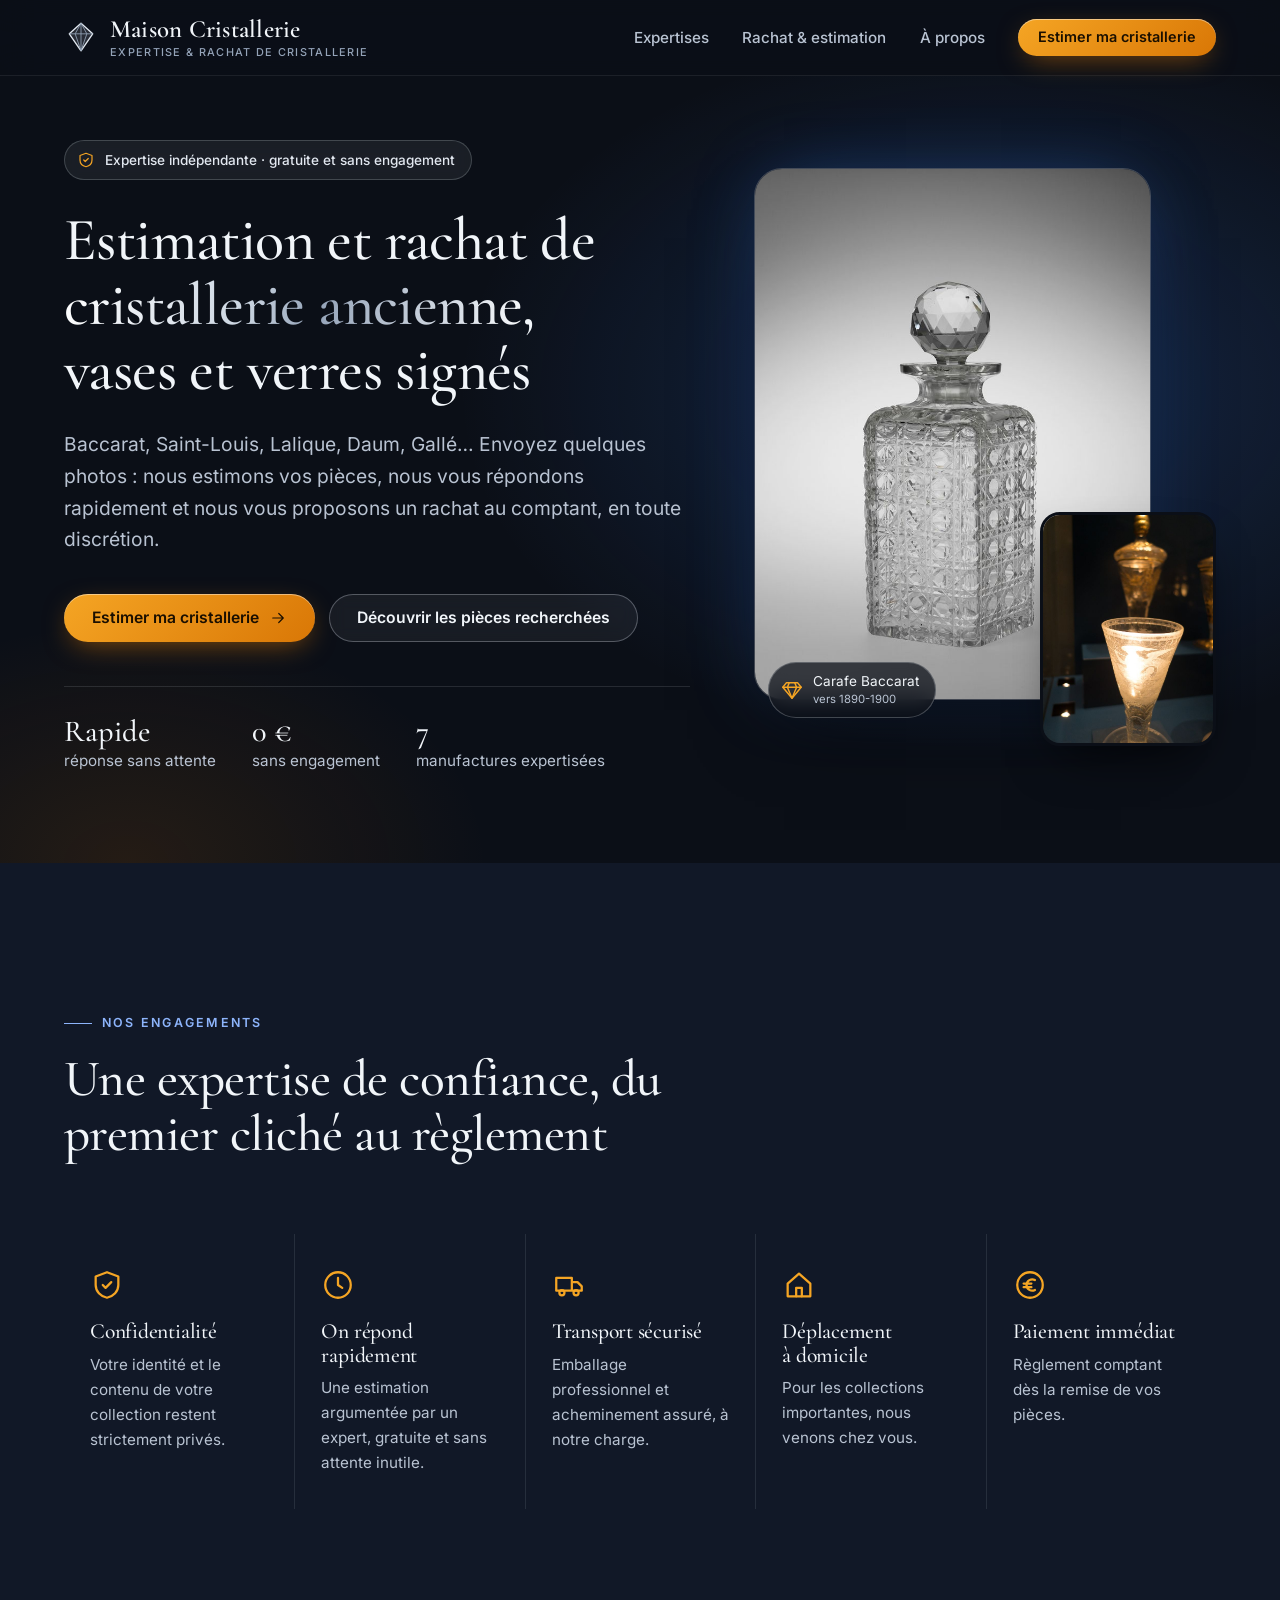
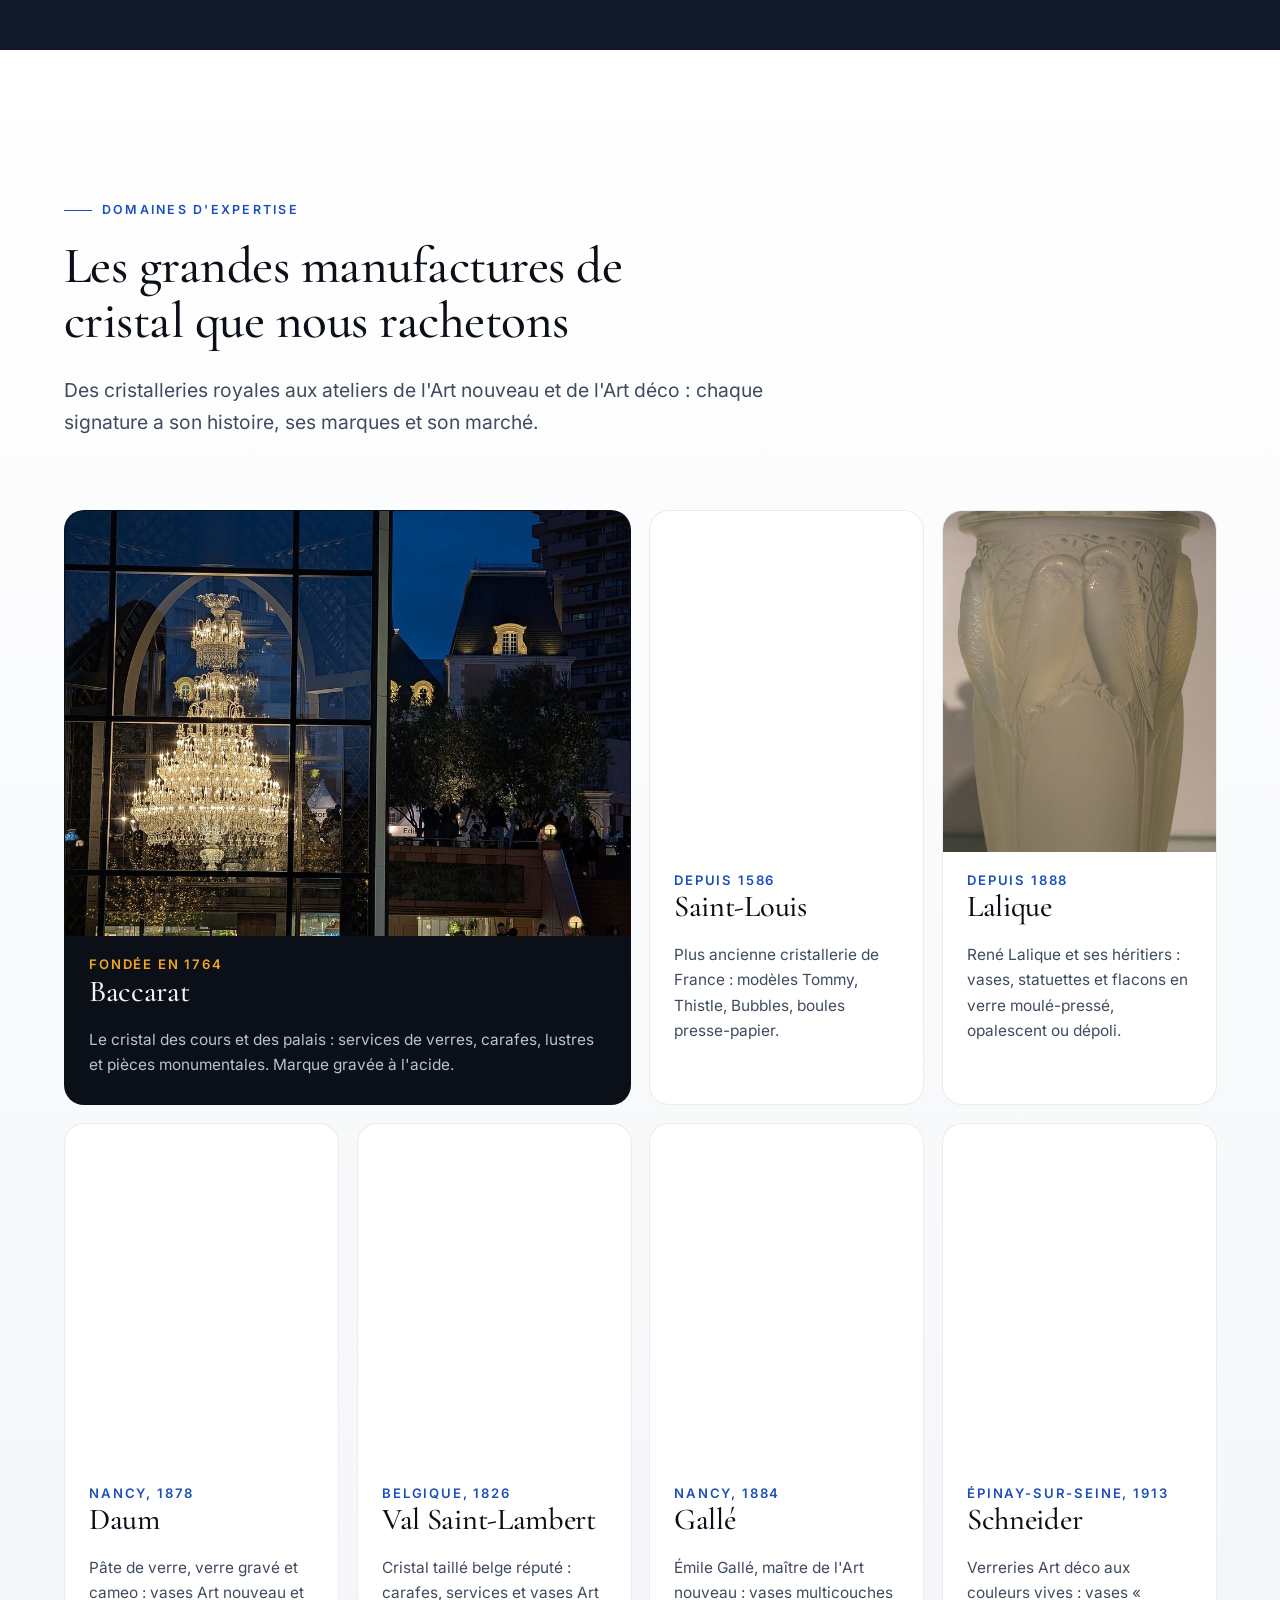
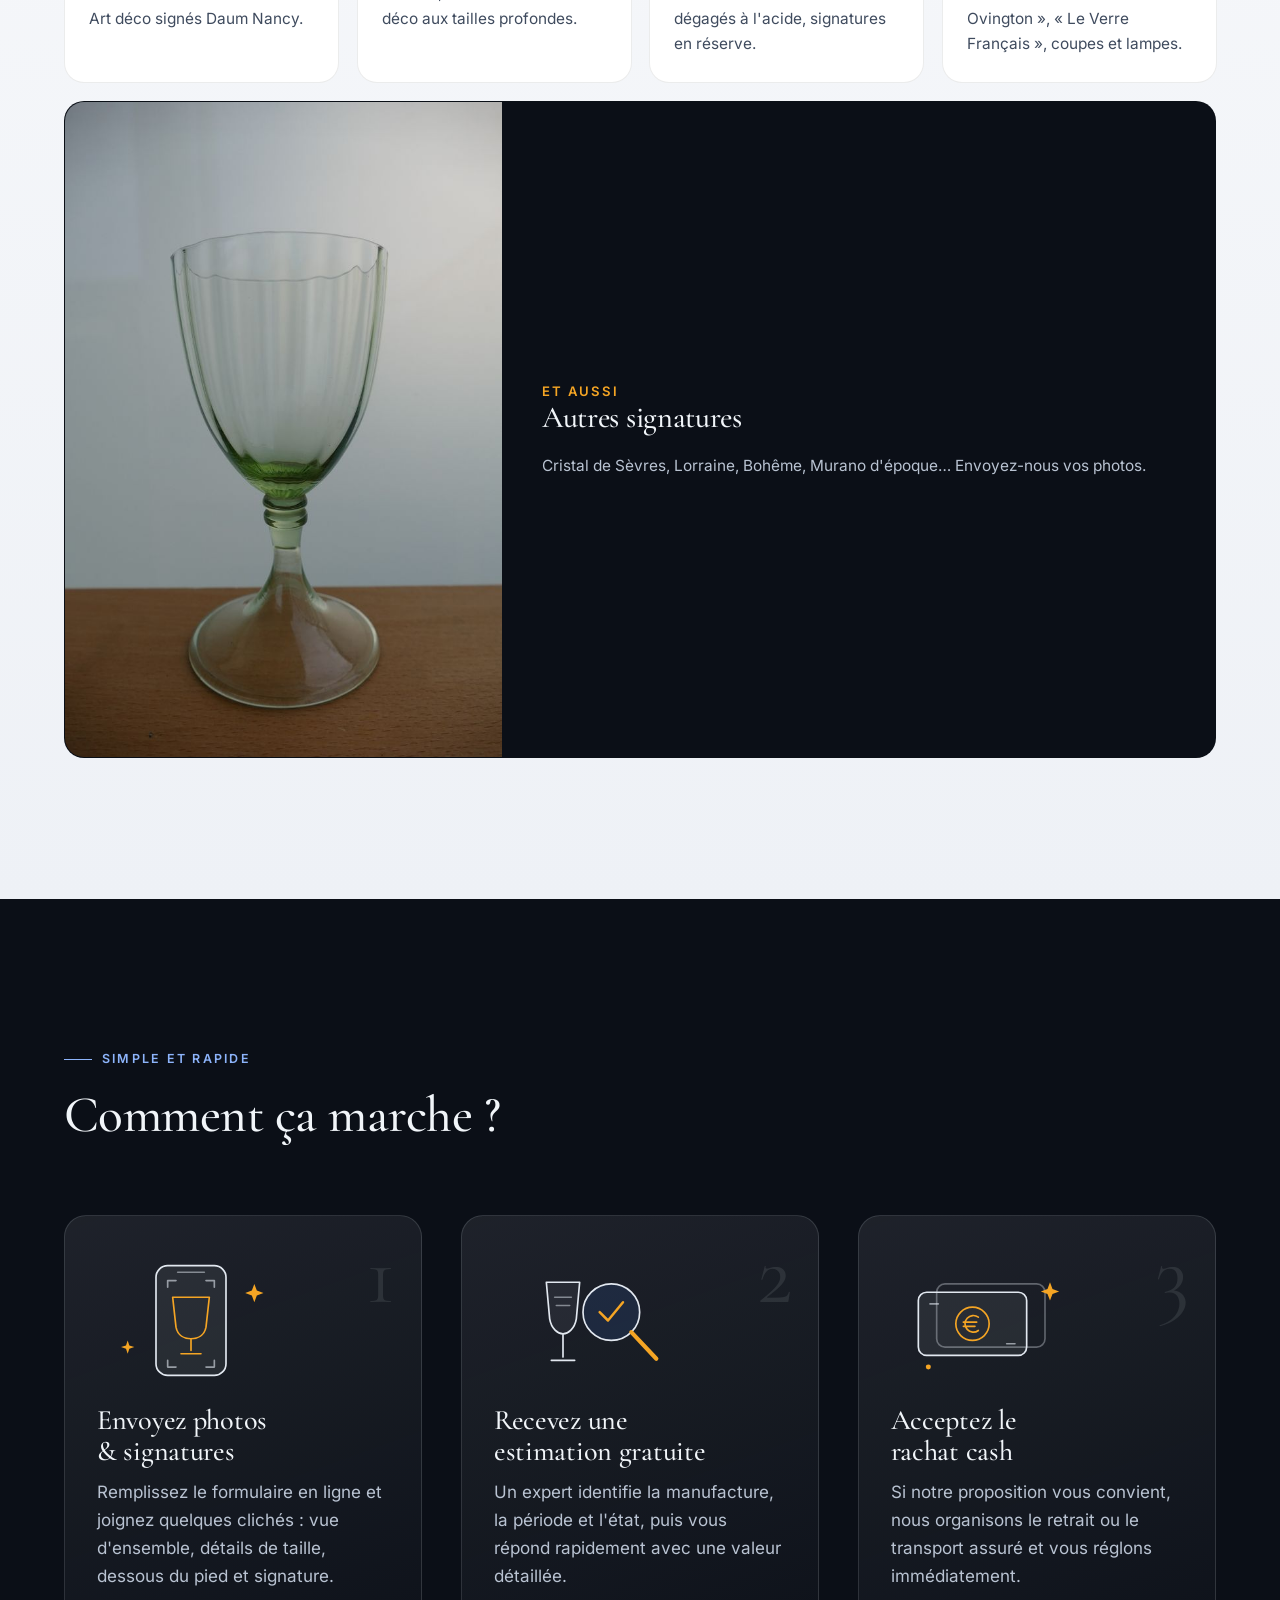
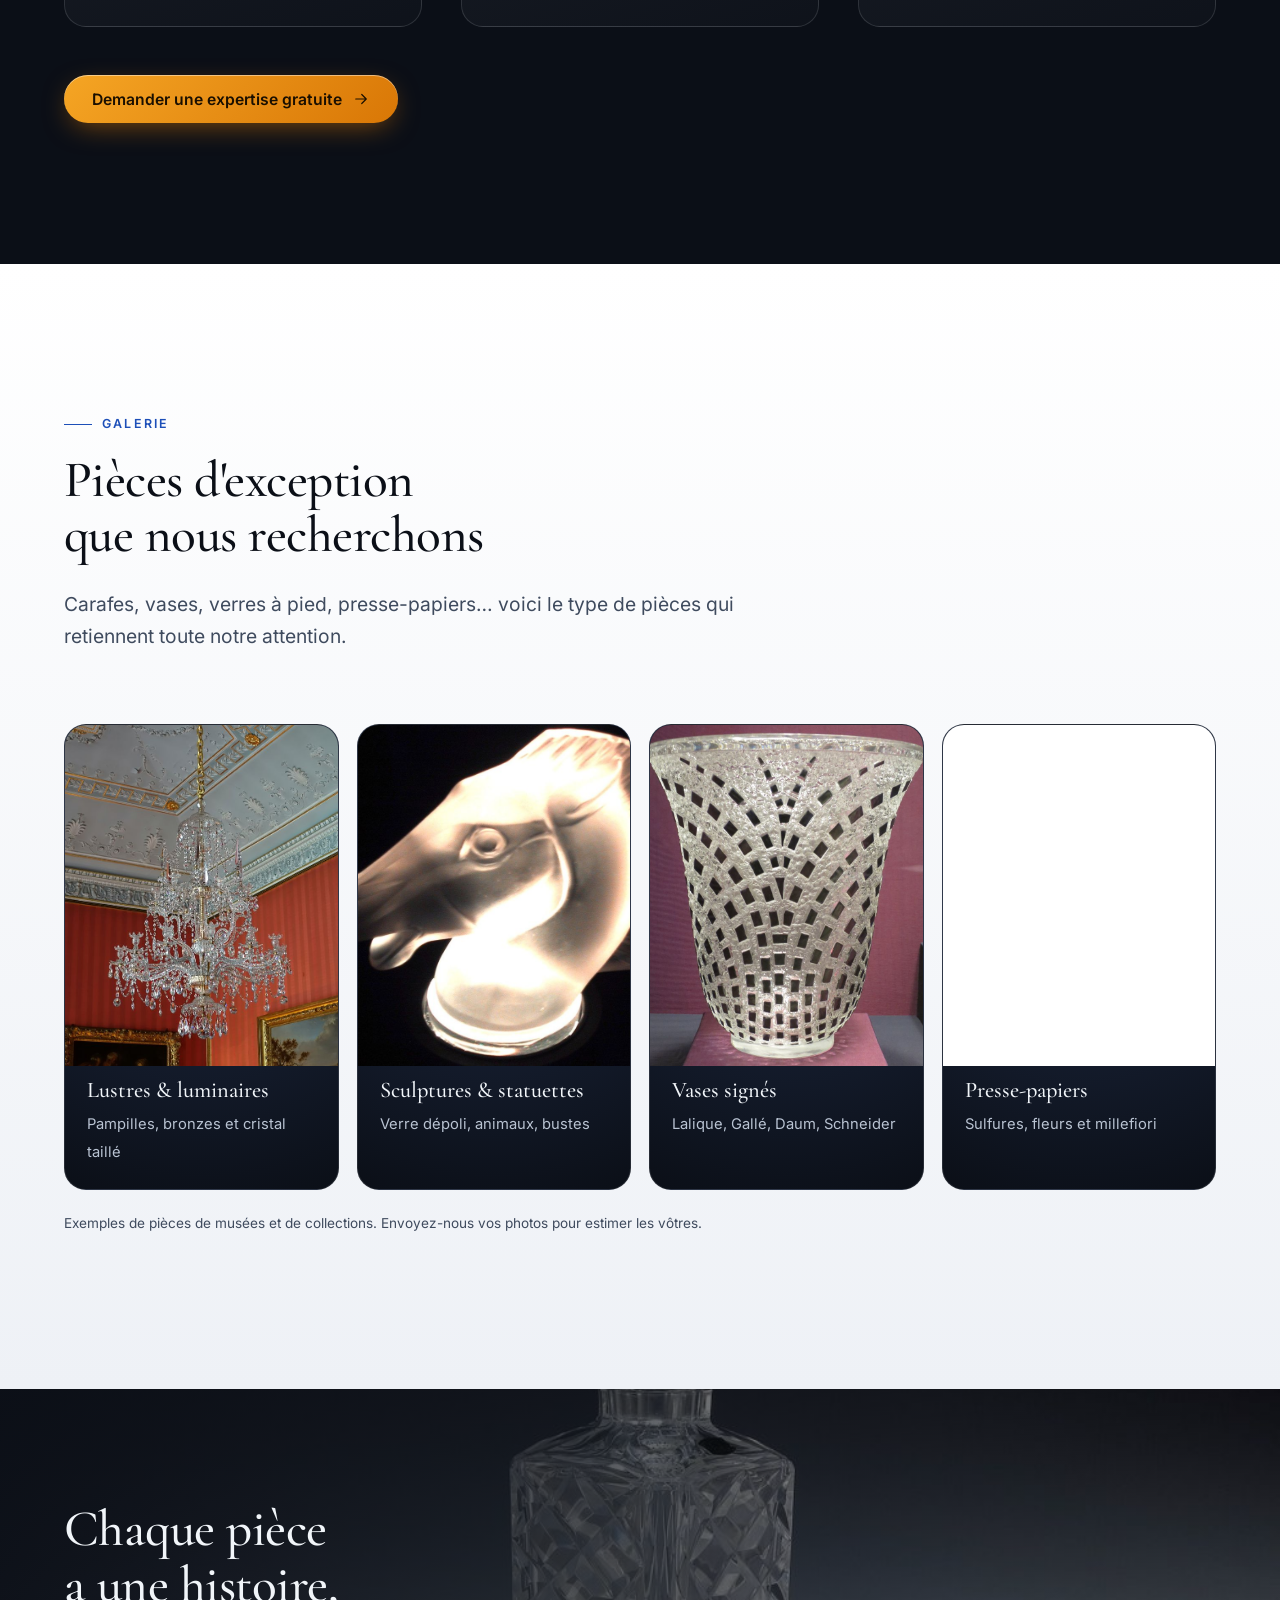
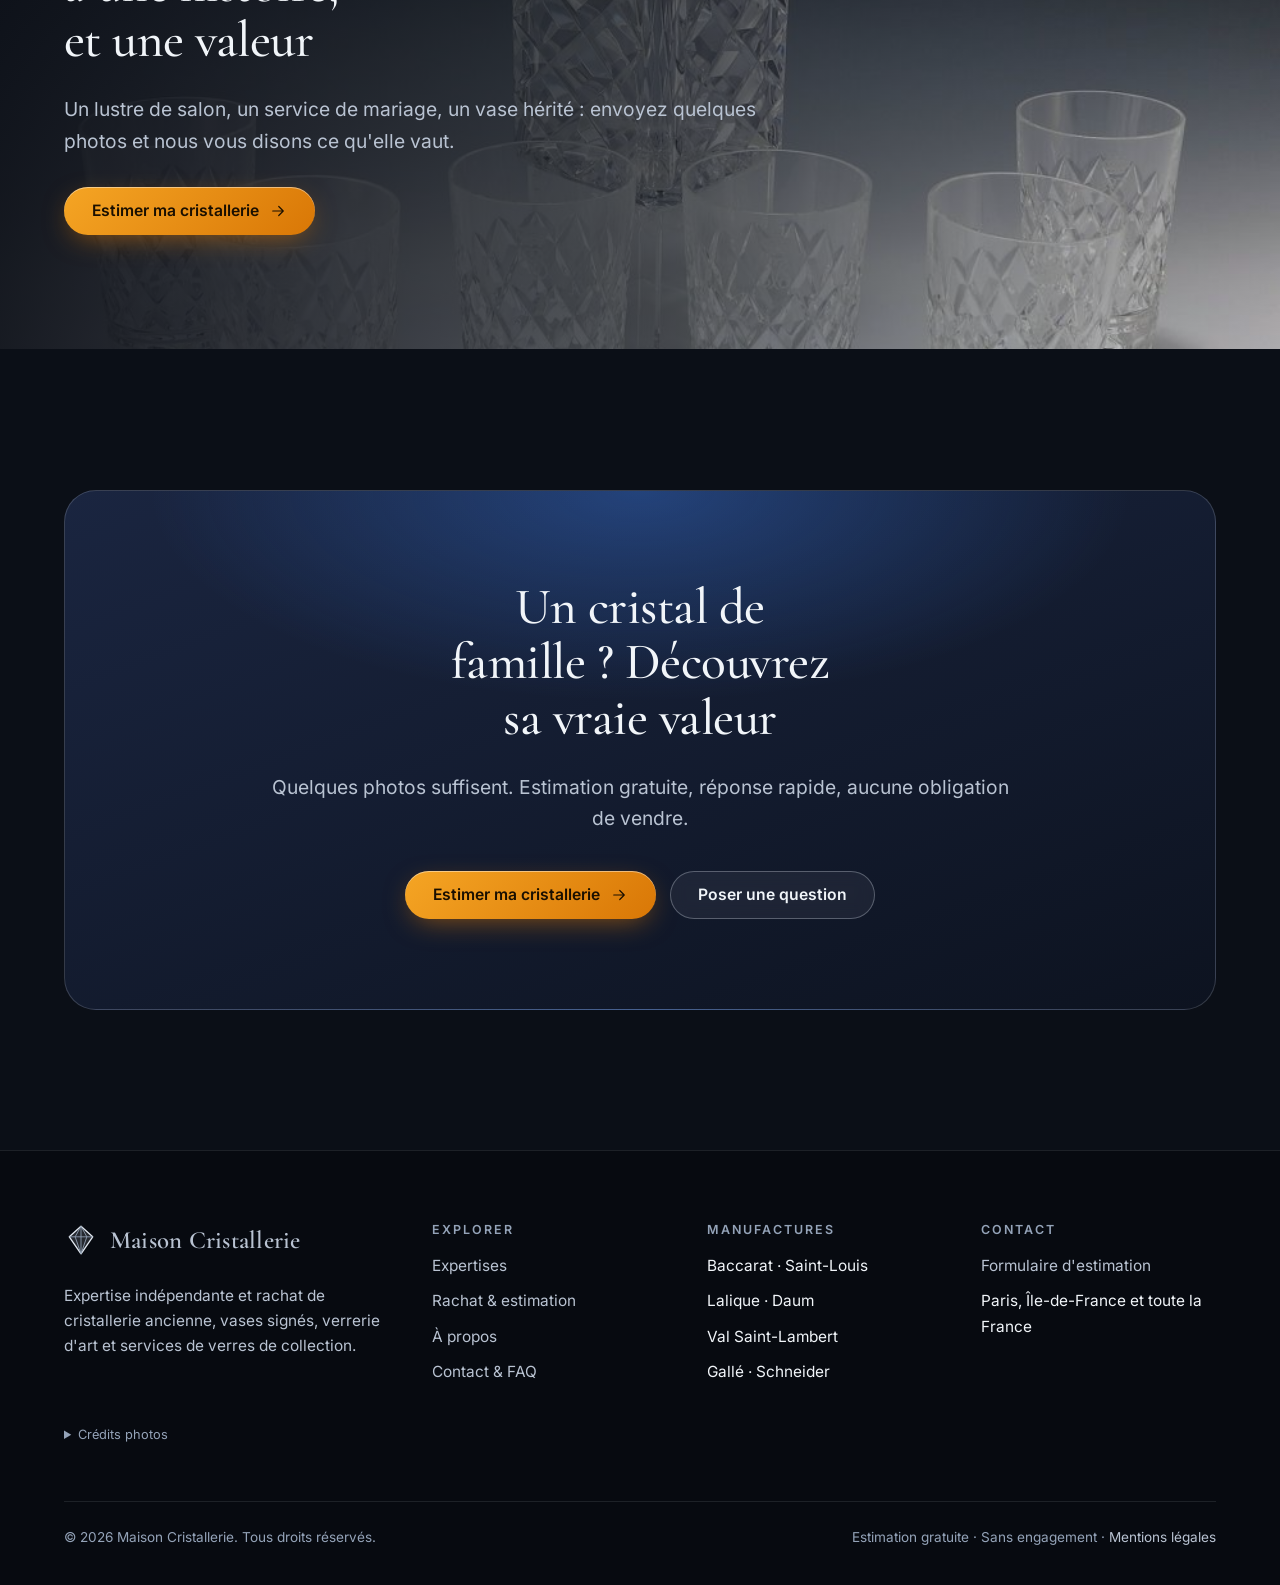
==== commit 7522ec88: "Remove placeholder testimonials from the home page Co-Authored-By: Claude Sonnet 5.5 <noreply@anthro" ====
--- a/index.html
+++ b/index.html
@@ -120,14 +120,6 @@
       <figure class="piece" data-reveal style="--i:3"><img src="assets/photos/presse-papier-baccarat.jpg" width="1000" height="1000" alt="Presse-papier millefiori ancien de Baccarat, motifs de murrines serrées" style="object-position:50% 50%;object-fit:contain;background:#fff" loading="lazy" decoding="async"><figcaption><strong>Presse-papiers</strong><span>Sulfures, fleurs et millefiori</span></figcaption></figure>
     </div>
     <p class="note-sample" style="color:var(--paper-dim)">Exemples de pièces de musées et de collections. Envoyez-nous vos photos pour estimer les vôtres.</p>
-
-    <h2 style="margin-top:clamp(64px,8vw,110px)" data-reveal style="--i:0">Ils nous ont confié leurs pièces</h2>
-    <!-- TÉMOIGNAGES D'EXEMPLE : à remplacer par de vrais avis clients avant la mise en ligne -->
-    <div class="quotes">
-      <blockquote class="quote" data-reveal style="--i:0"><div class="stars" aria-label="5 étoiles sur 5"><svg viewBox="0 0 24 24" fill="currentColor" aria-hidden="true"><path d="M12 2l2.9 6.9 7.1.6-5.4 4.7 1.7 7-6.3-3.8-6.3 3.8 1.7-7L2 9.5l7.1-.6z"/></svg><svg viewBox="0 0 24 24" fill="currentColor" aria-hidden="true"><path d="M12 2l2.9 6.9 7.1.6-5.4 4.7 1.7 7-6.3-3.8-6.3 3.8 1.7-7L2 9.5l7.1-.6z"/></svg><svg viewBox="0 0 24 24" fill="currentColor" aria-hidden="true"><path d="M12 2l2.9 6.9 7.1.6-5.4 4.7 1.7 7-6.3-3.8-6.3 3.8 1.7-7L2 9.5l7.1-.6z"/></svg><svg viewBox="0 0 24 24" fill="currentColor" aria-hidden="true"><path d="M12 2l2.9 6.9 7.1.6-5.4 4.7 1.7 7-6.3-3.8-6.3 3.8 1.7-7L2 9.5l7.1-.6z"/></svg><svg viewBox="0 0 24 24" fill="currentColor" aria-hidden="true"><path d="M12 2l2.9 6.9 7.1.6-5.4 4.7 1.7 7-6.3-3.8-6.3 3.8 1.7-7L2 9.5l7.1-.6z"/></svg></div><p>« Une réponse claire et rapide, avec le détail de chaque pièce du service. Très rassurant. »</p><footer><strong>Marie-Hélène</strong> · succession, service de verres</footer></blockquote>
-      <blockquote class="quote" data-reveal style="--i:1"><div class="stars" aria-label="5 étoiles sur 5"><svg viewBox="0 0 24 24" fill="currentColor" aria-hidden="true"><path d="M12 2l2.9 6.9 7.1.6-5.4 4.7 1.7 7-6.3-3.8-6.3 3.8 1.7-7L2 9.5l7.1-.6z"/></svg><svg viewBox="0 0 24 24" fill="currentColor" aria-hidden="true"><path d="M12 2l2.9 6.9 7.1.6-5.4 4.7 1.7 7-6.3-3.8-6.3 3.8 1.7-7L2 9.5l7.1-.6z"/></svg><svg viewBox="0 0 24 24" fill="currentColor" aria-hidden="true"><path d="M12 2l2.9 6.9 7.1.6-5.4 4.7 1.7 7-6.3-3.8-6.3 3.8 1.7-7L2 9.5l7.1-.6z"/></svg><svg viewBox="0 0 24 24" fill="currentColor" aria-hidden="true"><path d="M12 2l2.9 6.9 7.1.6-5.4 4.7 1.7 7-6.3-3.8-6.3 3.8 1.7-7L2 9.5l7.1-.6z"/></svg><svg viewBox="0 0 24 24" fill="currentColor" aria-hidden="true"><path d="M12 2l2.9 6.9 7.1.6-5.4 4.7 1.7 7-6.3-3.8-6.3 3.8 1.7-7L2 9.5l7.1-.6z"/></svg></div><p>« Ils se sont déplacés pour mes vases. Emballage soigné et règlement à la remise. »</p><footer><strong>Jean-Paul</strong> · collectionneur</footer></blockquote>
-      <blockquote class="quote" data-reveal style="--i:2"><div class="stars" aria-label="5 étoiles sur 5"><svg viewBox="0 0 24 24" fill="currentColor" aria-hidden="true"><path d="M12 2l2.9 6.9 7.1.6-5.4 4.7 1.7 7-6.3-3.8-6.3 3.8 1.7-7L2 9.5l7.1-.6z"/></svg><svg viewBox="0 0 24 24" fill="currentColor" aria-hidden="true"><path d="M12 2l2.9 6.9 7.1.6-5.4 4.7 1.7 7-6.3-3.8-6.3 3.8 1.7-7L2 9.5l7.1-.6z"/></svg><svg viewBox="0 0 24 24" fill="currentColor" aria-hidden="true"><path d="M12 2l2.9 6.9 7.1.6-5.4 4.7 1.7 7-6.3-3.8-6.3 3.8 1.7-7L2 9.5l7.1-.6z"/></svg><svg viewBox="0 0 24 24" fill="currentColor" aria-hidden="true"><path d="M12 2l2.9 6.9 7.1.6-5.4 4.7 1.7 7-6.3-3.8-6.3 3.8 1.7-7L2 9.5l7.1-.6z"/></svg><svg viewBox="0 0 24 24" fill="currentColor" aria-hidden="true"><path d="M12 2l2.9 6.9 7.1.6-5.4 4.7 1.7 7-6.3-3.8-6.3 3.8 1.7-7L2 9.5l7.1-.6z"/></svg></div><p>« Aucune pression, de vrais conseils pour identifier mes signatures. Je recommande. »</p><footer><strong>Sophie</strong> · particulier</footer></blockquote>
-    </div>
   </div>
 </section>
 
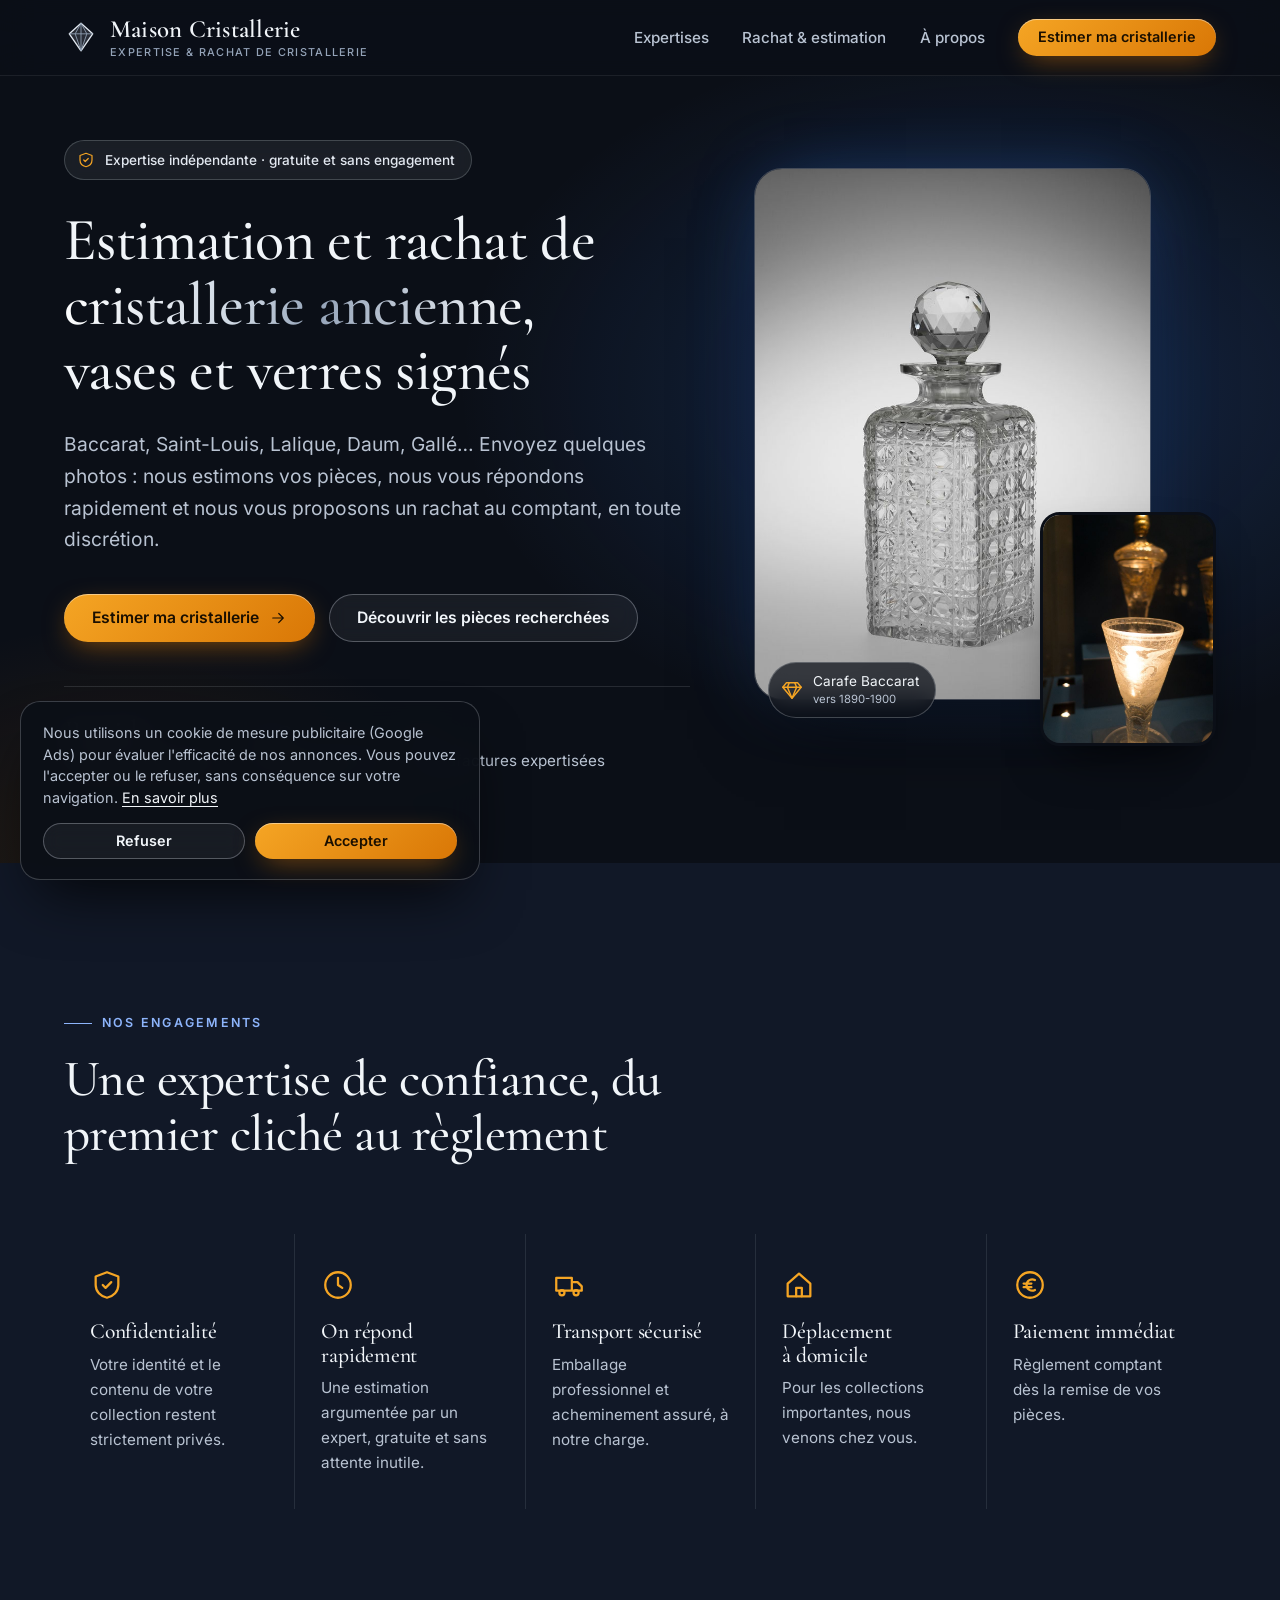
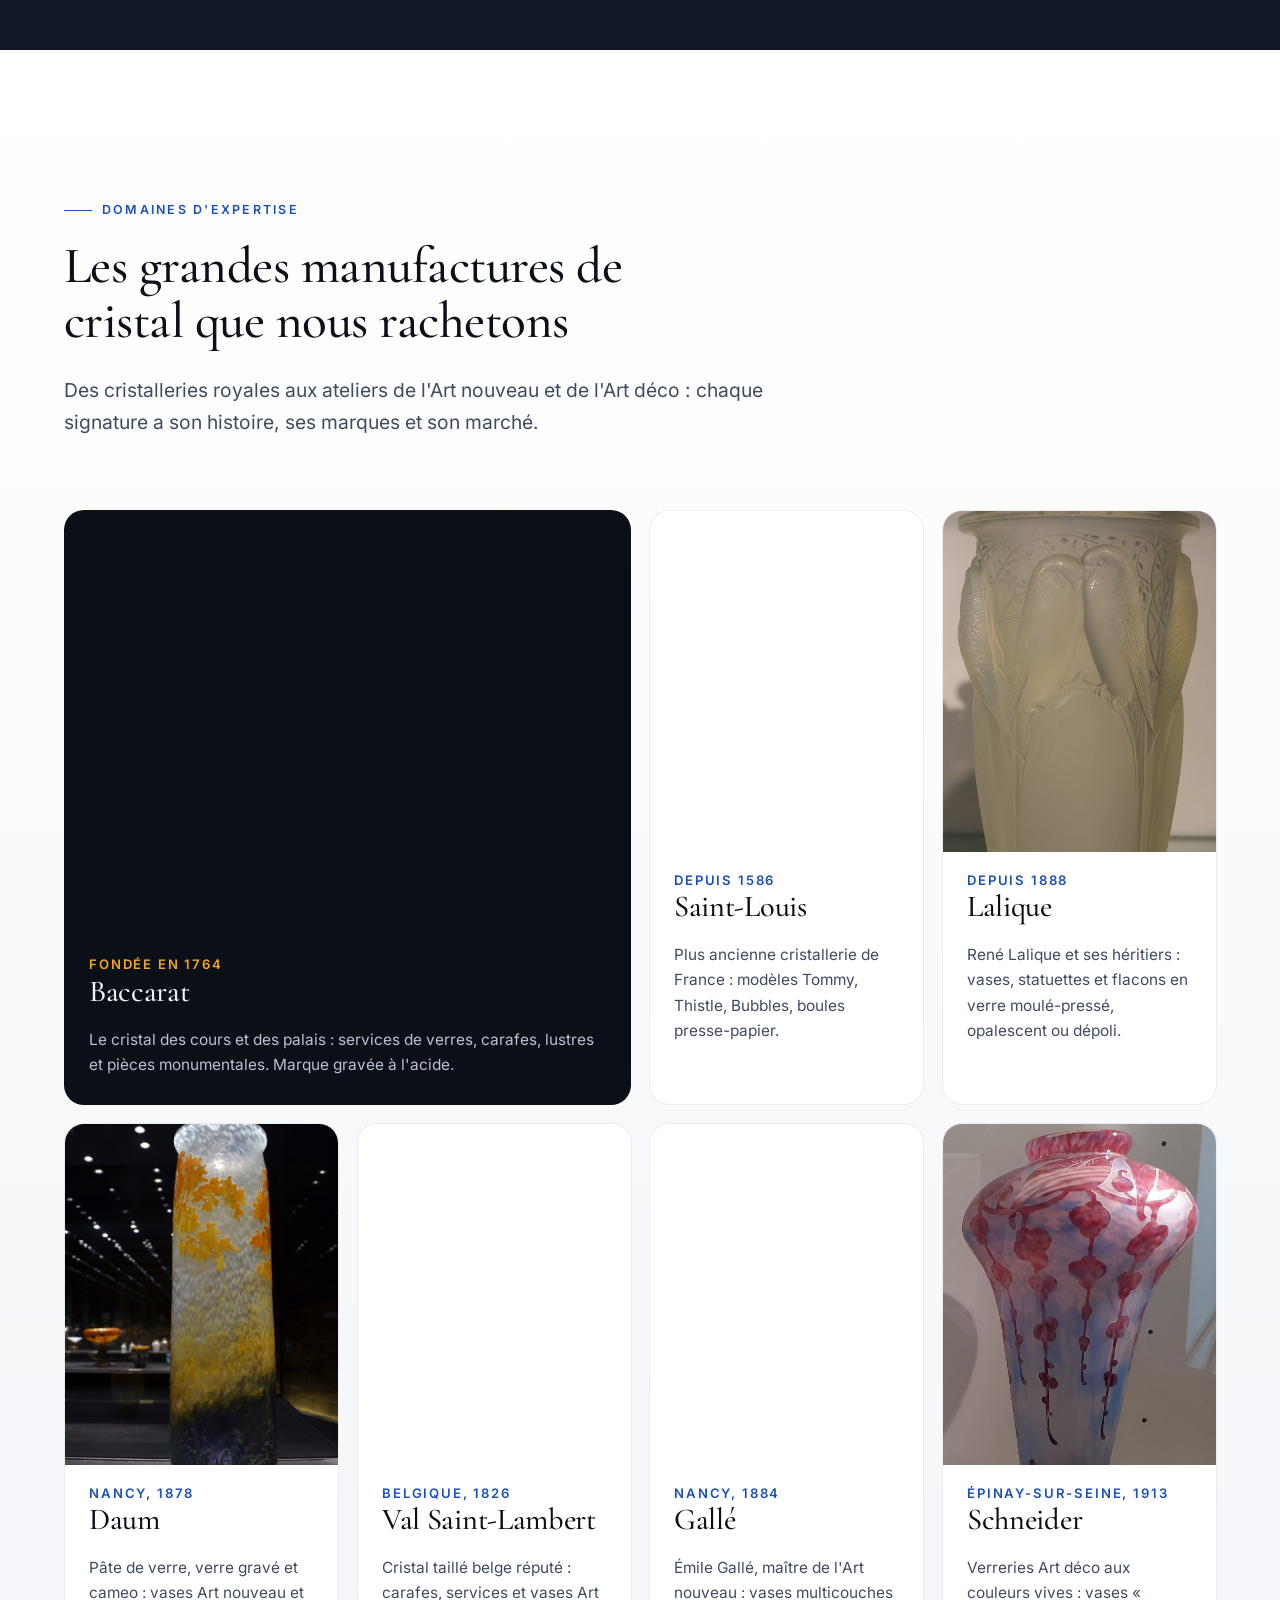
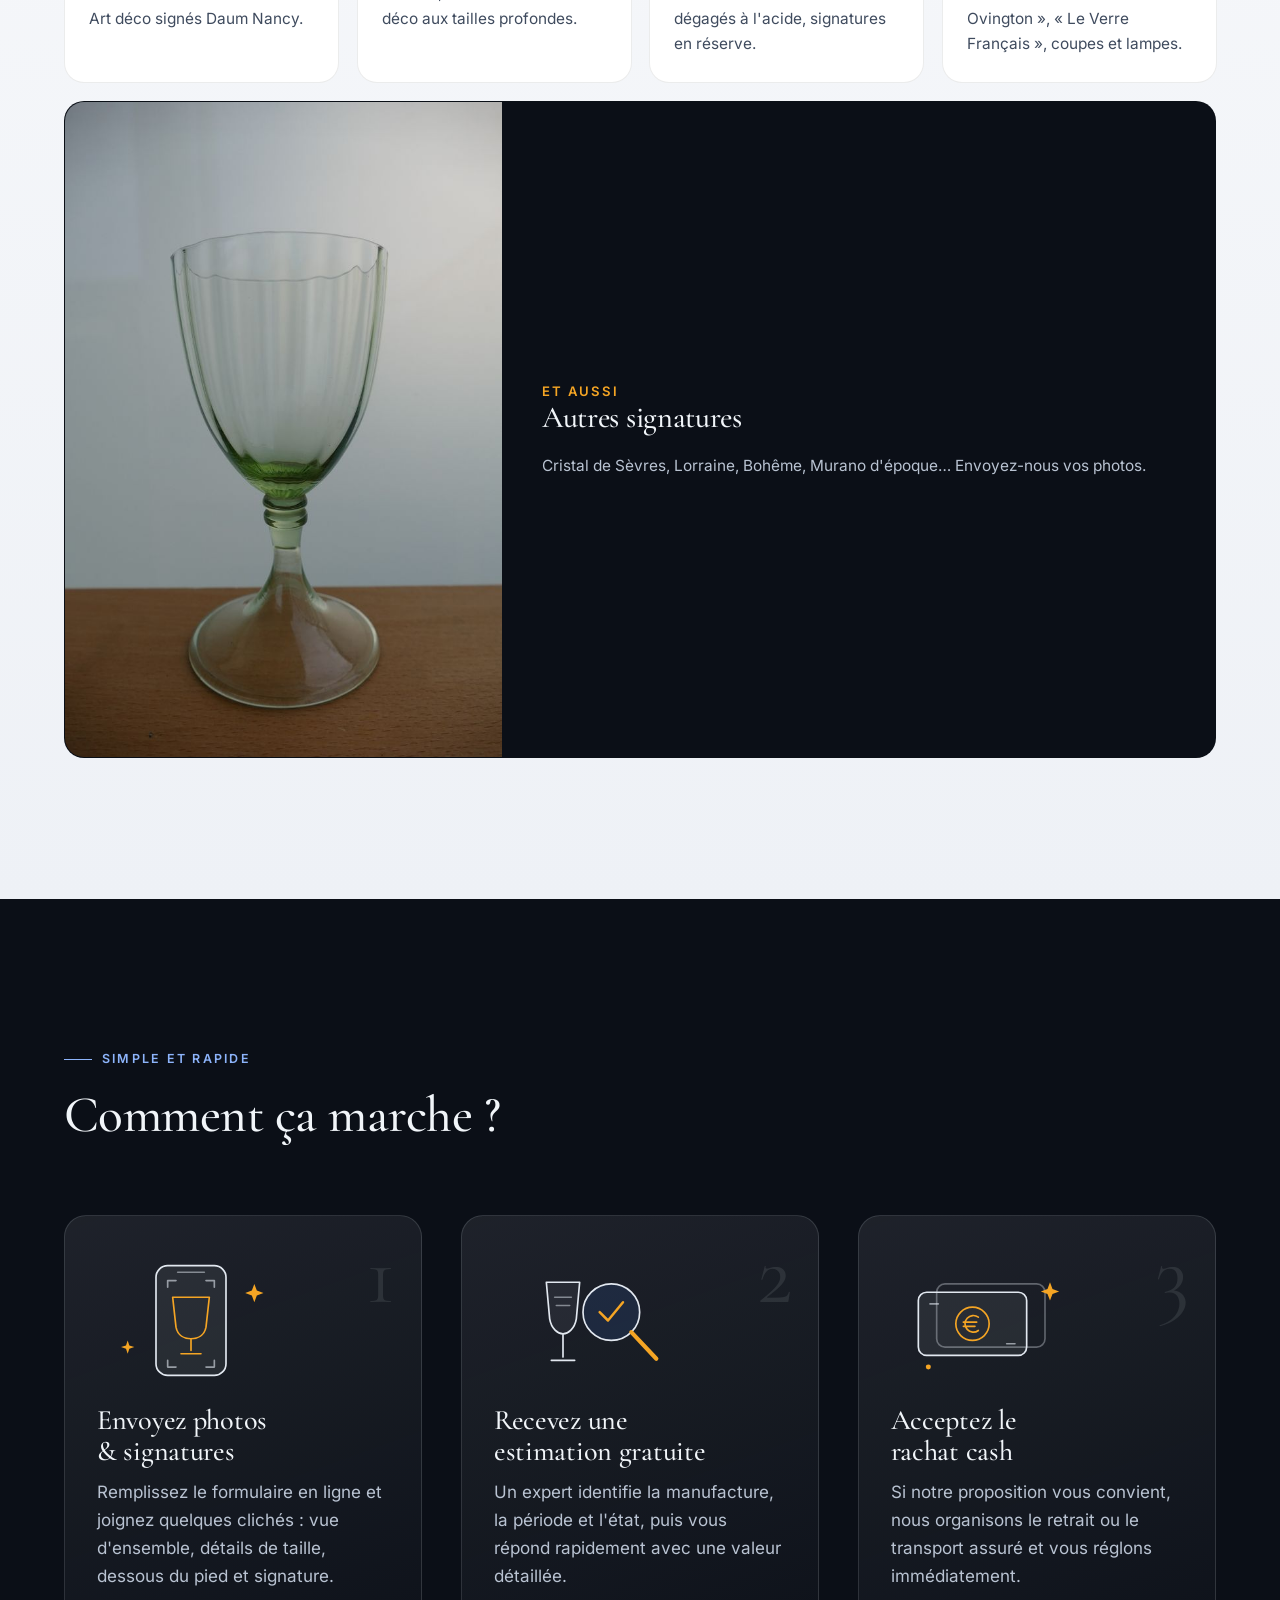
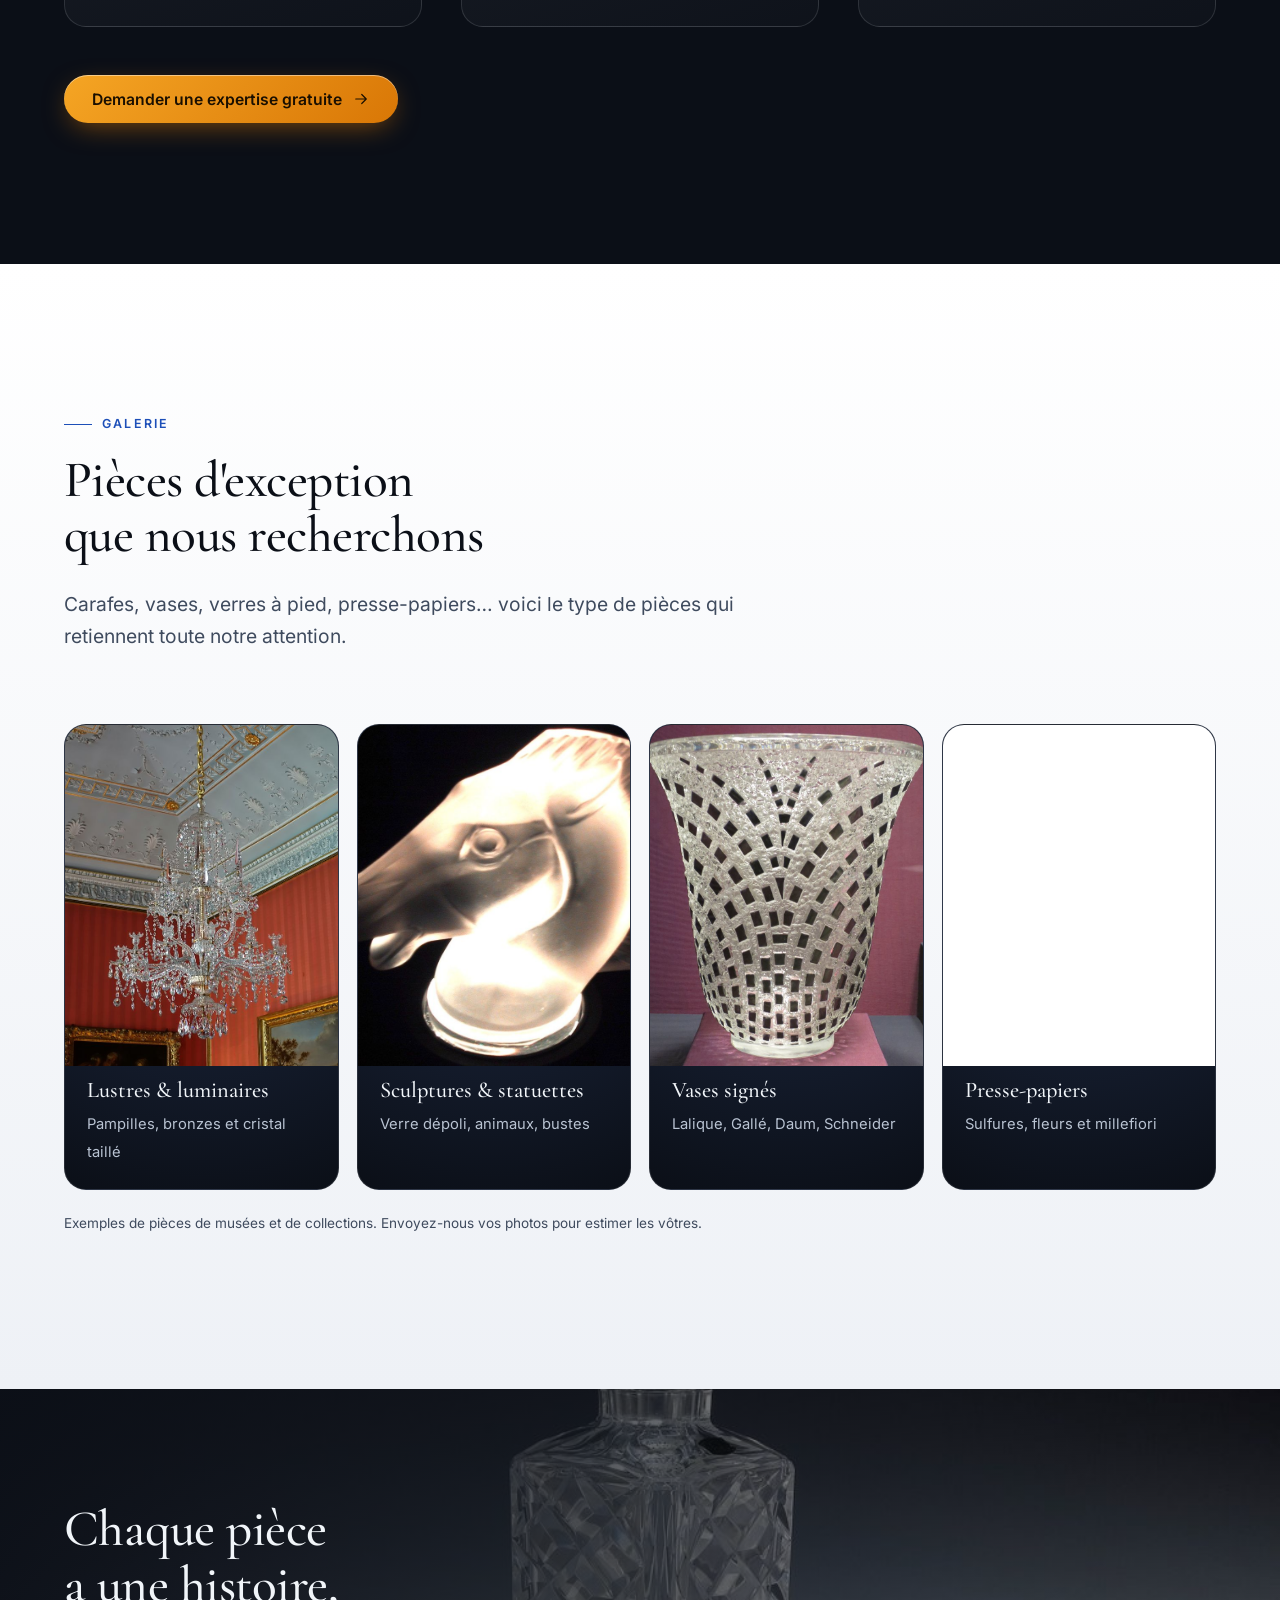
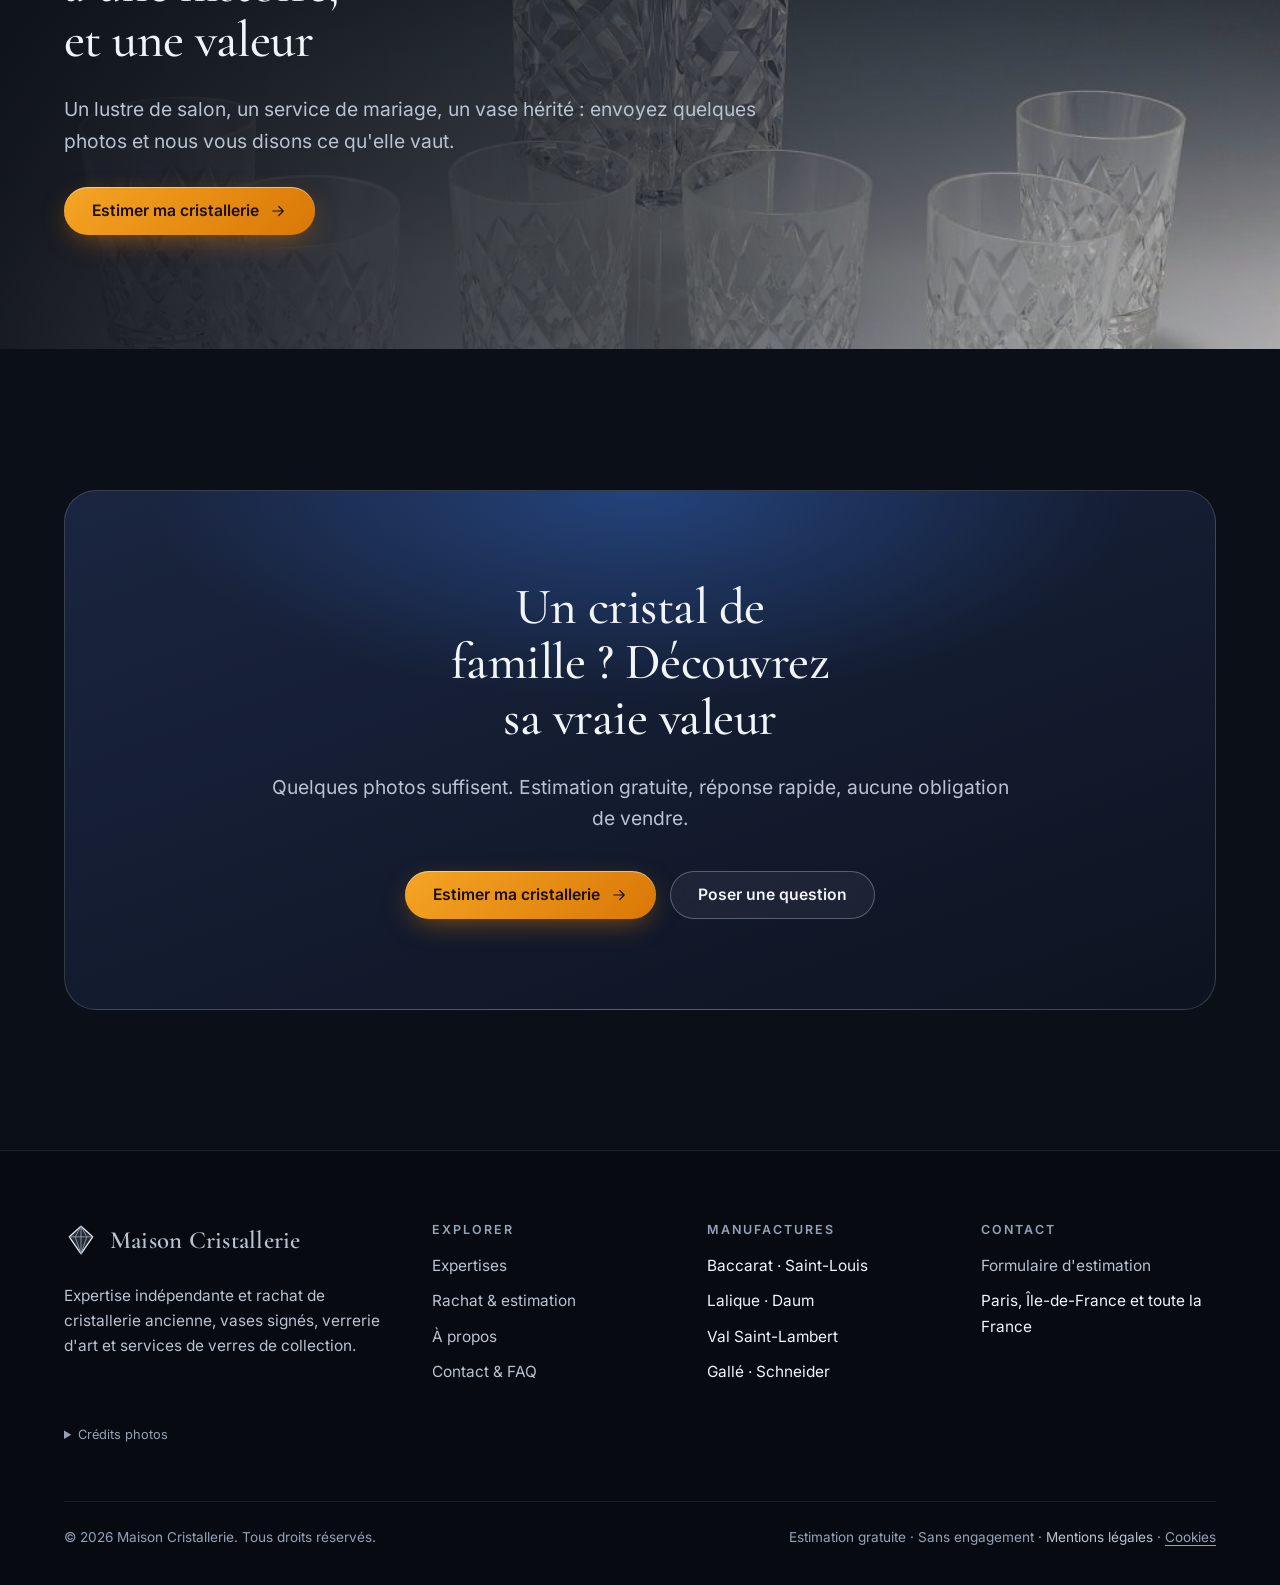
==== commit 52317442: "Add Google Ads tag (AW-18503417665) with Consent Mode v2 and cookie banner Co-Authored-By: Claude So" ====
--- a/index.html
+++ b/index.html
@@ -27,6 +27,15 @@
 <link rel="stylesheet" href="assets/css/style.css">
 <script>document.documentElement.classList.add('js')</script>
 <script type="application/ld+json">[{"@context":"https://schema.org","@type":"WebSite","name":"Maison Cristallerie","url":"https://www.maison-cristallerie.fr/","inLanguage":"fr-FR"},{"@context":"https://schema.org","@type":"ProfessionalService","name":"Maison Cristallerie","url":"https://www.maison-cristallerie.fr/","description":"Expertise, estimation et rachat de cristallerie ancienne, vases en cristal et verrerie d'art.","areaServed":"FR","serviceType":["Estimation de cristallerie","Rachat de cristal ancien","Expertise de verrerie d'art"]}]</script>
+<script>
+window.dataLayer = window.dataLayer || [];
+function gtag(){dataLayer.push(arguments);}
+gtag('consent', 'default', { ad_storage: 'denied', ad_user_data: 'denied', ad_personalization: 'denied', analytics_storage: 'denied', wait_for_update: 500 });
+try { if (localStorage.getItem('mc-consent') === 'granted') gtag('consent', 'update', { ad_storage: 'granted', ad_user_data: 'granted', ad_personalization: 'granted', analytics_storage: 'granted' }); } catch (e) {}
+gtag('js', new Date());
+gtag('config', 'AW-18503417665');
+</script>
+<script async src="https://www.googletagmanager.com/gtag/js?id=AW-18503417665"></script>
 </head>
 <body>
 <a class="skip" href="#contenu">Aller au contenu</a>
@@ -154,9 +163,13 @@
       <div><h2>Contact</h2><ul><li><a href="estimation/">Formulaire d'estimation</a></li><li>Paris, Île-de-France et toute la France</li></ul></div>
     </div>
     <details class="credits"><summary>Crédits photos</summary><ul><li>« <a href="https://commons.wikimedia.org/wiki/File:Decanter_with_stopper_MET_DP228127.jpg" rel="noopener" target="_blank">Decanter with stopper</a> », Baccarat (Metropolitan Museum of Art), CC0, via Wikimedia Commons.</li><li>« <a href="https://commons.wikimedia.org/wiki/File:Crystal_goblet_(22905851703).jpg" rel="noopener" target="_blank">Crystal goblet (22905851703)</a> », Thomas Quine, CC BY 2.0, via Wikimedia Commons.</li><li>« <a href="https://commons.wikimedia.org/wiki/File:Lustre_Baccarat,_Yebisu_Garden_Place_-31374.jpeg" rel="noopener" target="_blank">Lustre Baccarat, Yebisu Garden Place -31374</a> », Syced, CC0, via Wikimedia Commons.</li><li>« <a href="https://commons.wikimedia.org/wiki/File:Stemmed_glass_called_%C2%ABtulip_glass,_molding,_decorated_with_with_arches%C2%BB,_by_the_Cristallerie_de_Saint-Louis,_circa_1834,_mold-pressed_crystal,_given_by_M._Gaillard,_1924,_inv._24188,_Museum_of_Decorative_Arts,_Paris.jpg" rel="noopener" target="_blank">Stemmed glass called «tulip glass, molding, decorated with with arches</a> », Neoclassicism Enthusiast, CC BY-SA 4.0, via Wikimedia Commons.</li><li>« <a href="https://commons.wikimedia.org/wiki/File:MBAM_Lalique_-_Vase_Ceylan.jpg" rel="noopener" target="_blank">Vase Ceylan</a> », René Lalique, public domain, via Wikimedia Commons.</li><li>« <a href="https://commons.wikimedia.org/wiki/File:Vase_Automne_Daum_MBAN_24032013.jpg" rel="noopener" target="_blank">Vase Automne Daum MBAN 24032013</a> », Vassil, CC0, via Wikimedia Commons.</li><li>« <a href="https://commons.wikimedia.org/wiki/File:0_Vases_monumentaux_-_Cristalleries_du_Val-Saint-Lambert.JPG" rel="noopener" target="_blank">0 Vases monumentaux - Cristalleries du Val-Saint-Lambert</a> », Jean-Pol GRANDMONT, CC BY 3.0, via Wikimedia Commons.</li><li>« <a href="https://commons.wikimedia.org/wiki/File:%C3%89mile_Gall%C3%A9,_Vase_Angraecum.jpg" rel="noopener" target="_blank">Émile Gallé, Vase Angraecum</a> », Cédric Amey, CC BY-SA 3.0, via Wikimedia Commons.</li><li>« <a href="https://commons.wikimedia.org/wiki/File:Vase_Garance_(Schneider)_(cropped).jpg" rel="noopener" target="_blank">Vase Garance (Schneider) (cropped)</a> », Totorvdr59, CC BY-SA 4.0, via Wikimedia Commons.</li><li>« <a href="https://commons.wikimedia.org/wiki/File:Bohemian_Glass_01.jpg" rel="noopener" target="_blank">Bohemian Glass 01</a> », Kritzolina, CC BY-SA 4.0, via Wikimedia Commons.</li><li>« <a href="https://commons.wikimedia.org/wiki/File:Red_Drawing_Room_chandelier,_England,_1790s,_cut-glass_lead_crystal_-_Shugborough_Hall_-_Staffordshire,_England_-_DSC00348.jpg" rel="noopener" target="_blank">Red Drawing Room chandelier, England, 1790s, cut-glass lead crystal - </a> », Daderot, public domain, via Wikimedia Commons.</li><li>« <a href="https://commons.wikimedia.org/wiki/File:Horse_by_Ren%C3%A9_Jules_Lalique.jpg" rel="noopener" target="_blank">Horse by René Jules Lalique</a> », René Jules Lalique&quot;, CC BY-SA 3.0, via Wikimedia Commons.</li><li>« <a href="https://commons.wikimedia.org/wiki/File:%27Damiers_Vase%27_by_Ren%C3%A9_Lalique,_molded_glass,_Dayton_Art_Institute.JPG" rel="noopener" target="_blank">'Damiers Vase' by René Lalique, molded glass, Dayton Art Institute</a> », Wmpearl, public domain, via Wikimedia Commons.</li><li>« <a href="https://commons.wikimedia.org/wiki/File:Antique_Baccarat_Closepack_Millefiori_Paperweight.jpg" rel="noopener" target="_blank">Antique Baccarat Closepack Millefiori Paperweight</a> », Lesbeatiques, CC BY-SA 4.0, via Wikimedia Commons.</li><li>« <a href="https://commons.wikimedia.org/wiki/File:State_Gifts_Glasses_and_Decanter.JPG" rel="noopener" target="_blank">State Gifts Glasses and Decanter</a> », public domain, via Wikimedia Commons.</li></ul></details>
-    <div class="foot-bottom"><span>© <span id="y">2026</span> Maison Cristallerie. Tous droits réservés.</span><span>Estimation gratuite · Sans engagement · <a href="mentions-legales/">Mentions légales</a></span></div>
+    <div class="foot-bottom"><span>© <span id="y">2026</span> Maison Cristallerie. Tous droits réservés.</span><span>Estimation gratuite · Sans engagement · <a href="mentions-legales/">Mentions légales</a> · <button type="button" class="linklike" data-consent-open>Cookies</button></span></div>
   </div>
 </footer>
+<div class="consent" id="consent" role="dialog" aria-live="polite" aria-label="Cookies" hidden>
+  <p>Nous utilisons un cookie de mesure publicitaire (Google Ads) pour évaluer l'efficacité de nos annonces. Vous pouvez l'accepter ou le refuser, sans conséquence sur votre navigation. <a href="mentions-legales/#cookies">En savoir plus</a></p>
+  <div class="consent-btns"><button type="button" class="btn btn--ghost btn--sm" data-consent="denied">Refuser</button><button type="button" class="btn btn--sm" data-consent="granted">Accepter</button></div>
+</div>
 <script src="assets/js/main.js" defer></script>
 </body>
 </html>
--- a/assets/css/style.css
+++ b/assets/css/style.css
@@ -452,3 +452,14 @@
 .duo .fig:first-child img { aspect-ratio: 4 / 5; }
 .duo .fig:last-child img { aspect-ratio: auto; }
 @media (max-width: 900px) { .duo .fig:last-child img { aspect-ratio: 4 / 3; } }
+
+/* Bandeau de consentement */
+.consent { position: fixed; z-index: 60; left: 20px; bottom: 20px; max-width: 460px; padding: 20px 22px; border-radius: 20px; background: rgba(11, 15, 23, .94); -webkit-backdrop-filter: blur(16px); backdrop-filter: blur(16px); border: 1px solid rgba(226, 232, 240, .22); box-shadow: 0 30px 60px -20px rgba(0, 0, 0, .8); color: var(--ink); }
+.consent[hidden] { display: none; }
+.consent p { margin: 0 0 14px; font-size: .9rem; line-height: 1.5; color: var(--ink-dim); }
+.consent a { color: var(--ink); text-underline-offset: 3px; }
+.consent-btns { display: flex; gap: 10px; }
+.consent-btns .btn { flex: 1; }
+.linklike { background: none; border: 0; padding: 0; font: inherit; color: inherit; cursor: pointer; text-decoration: underline; text-underline-offset: 3px; }
+.linklike:hover { color: var(--ink); }
+@media (max-width: 600px) { .consent { left: 12px; right: 12px; bottom: 12px; max-width: none; } }
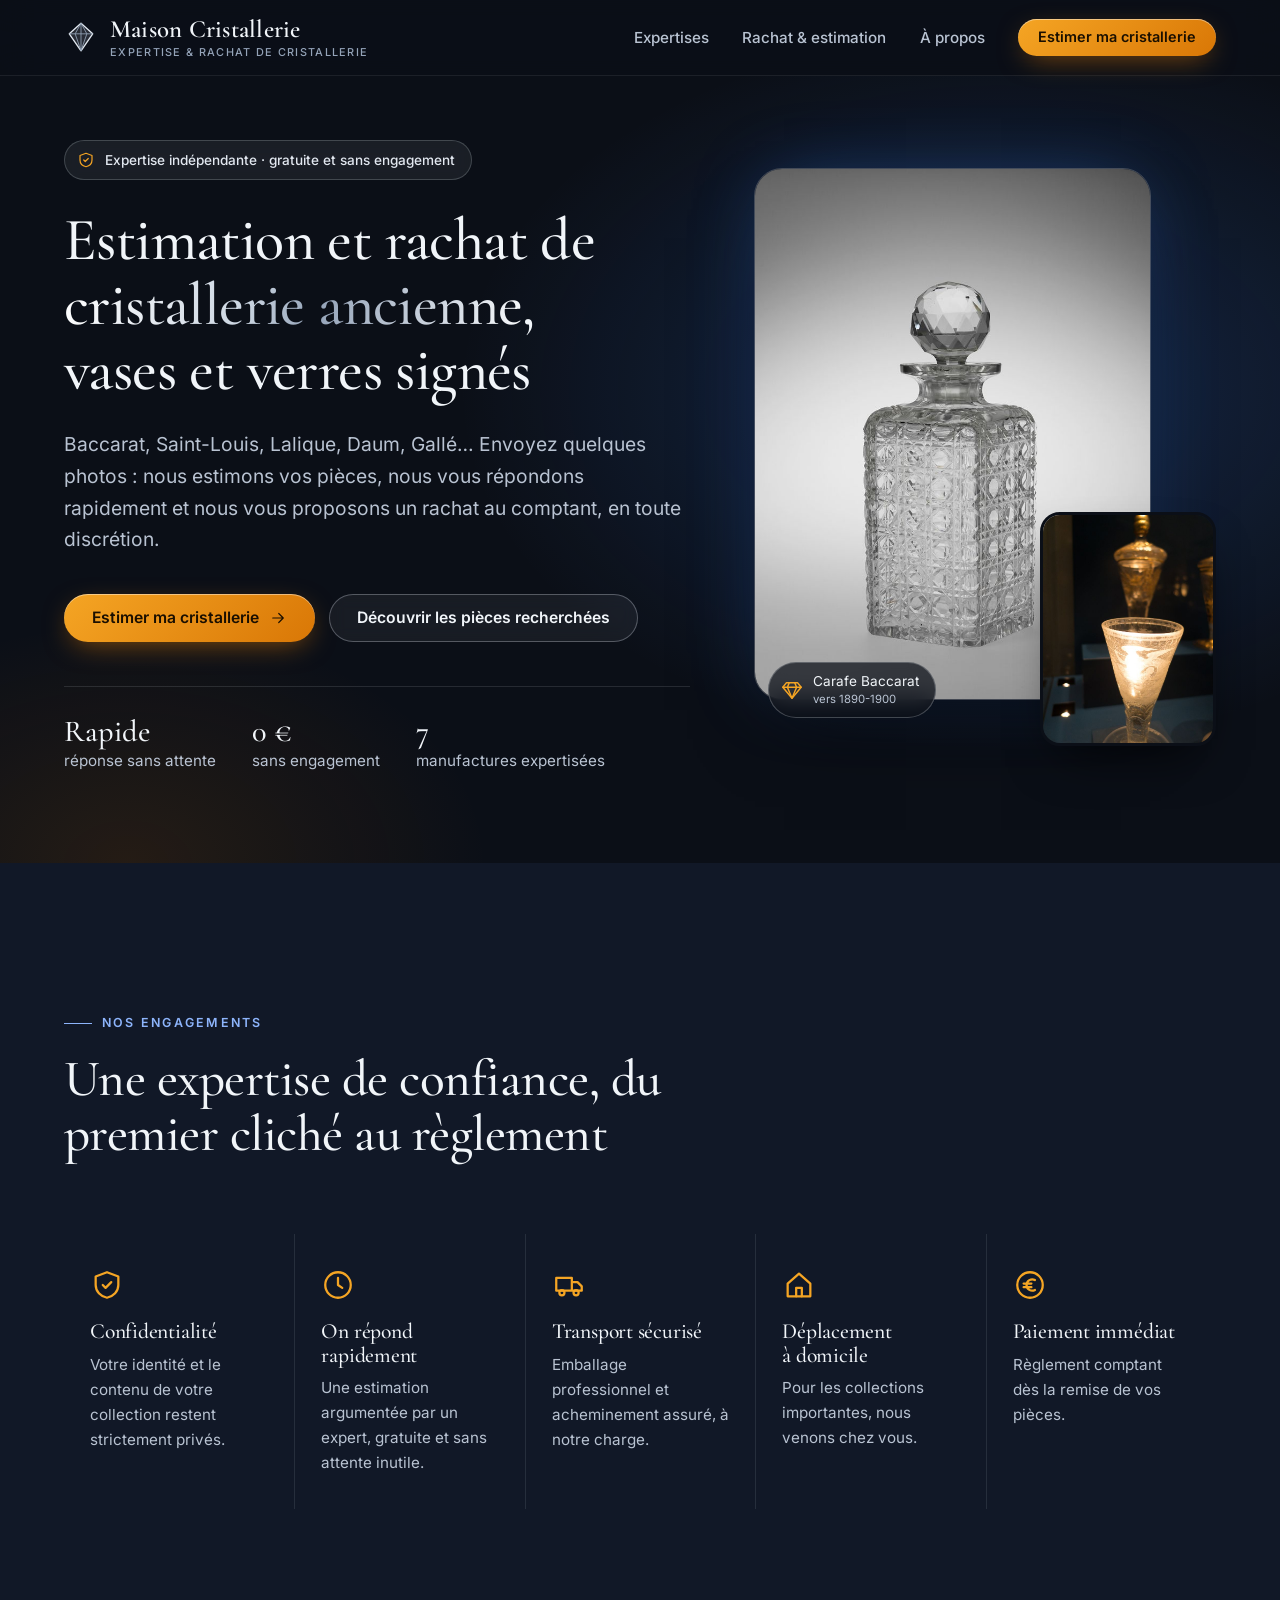
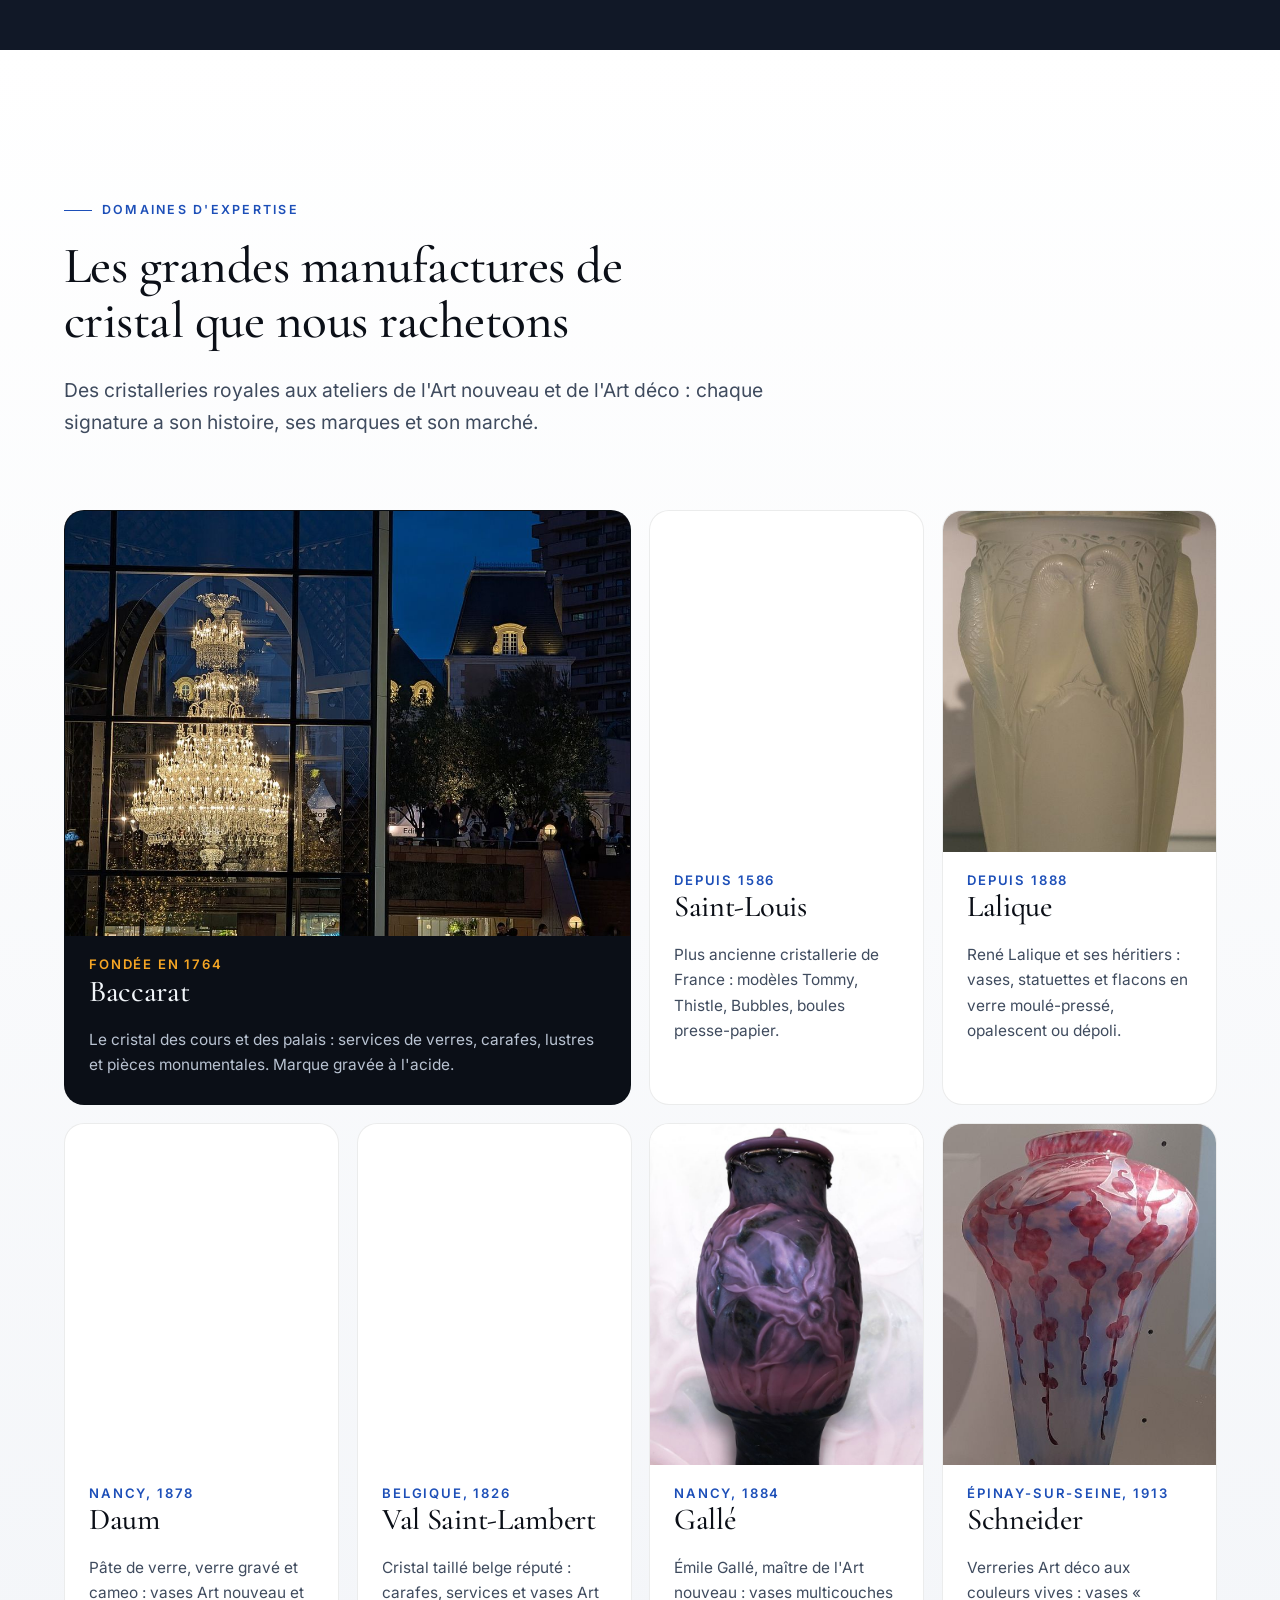
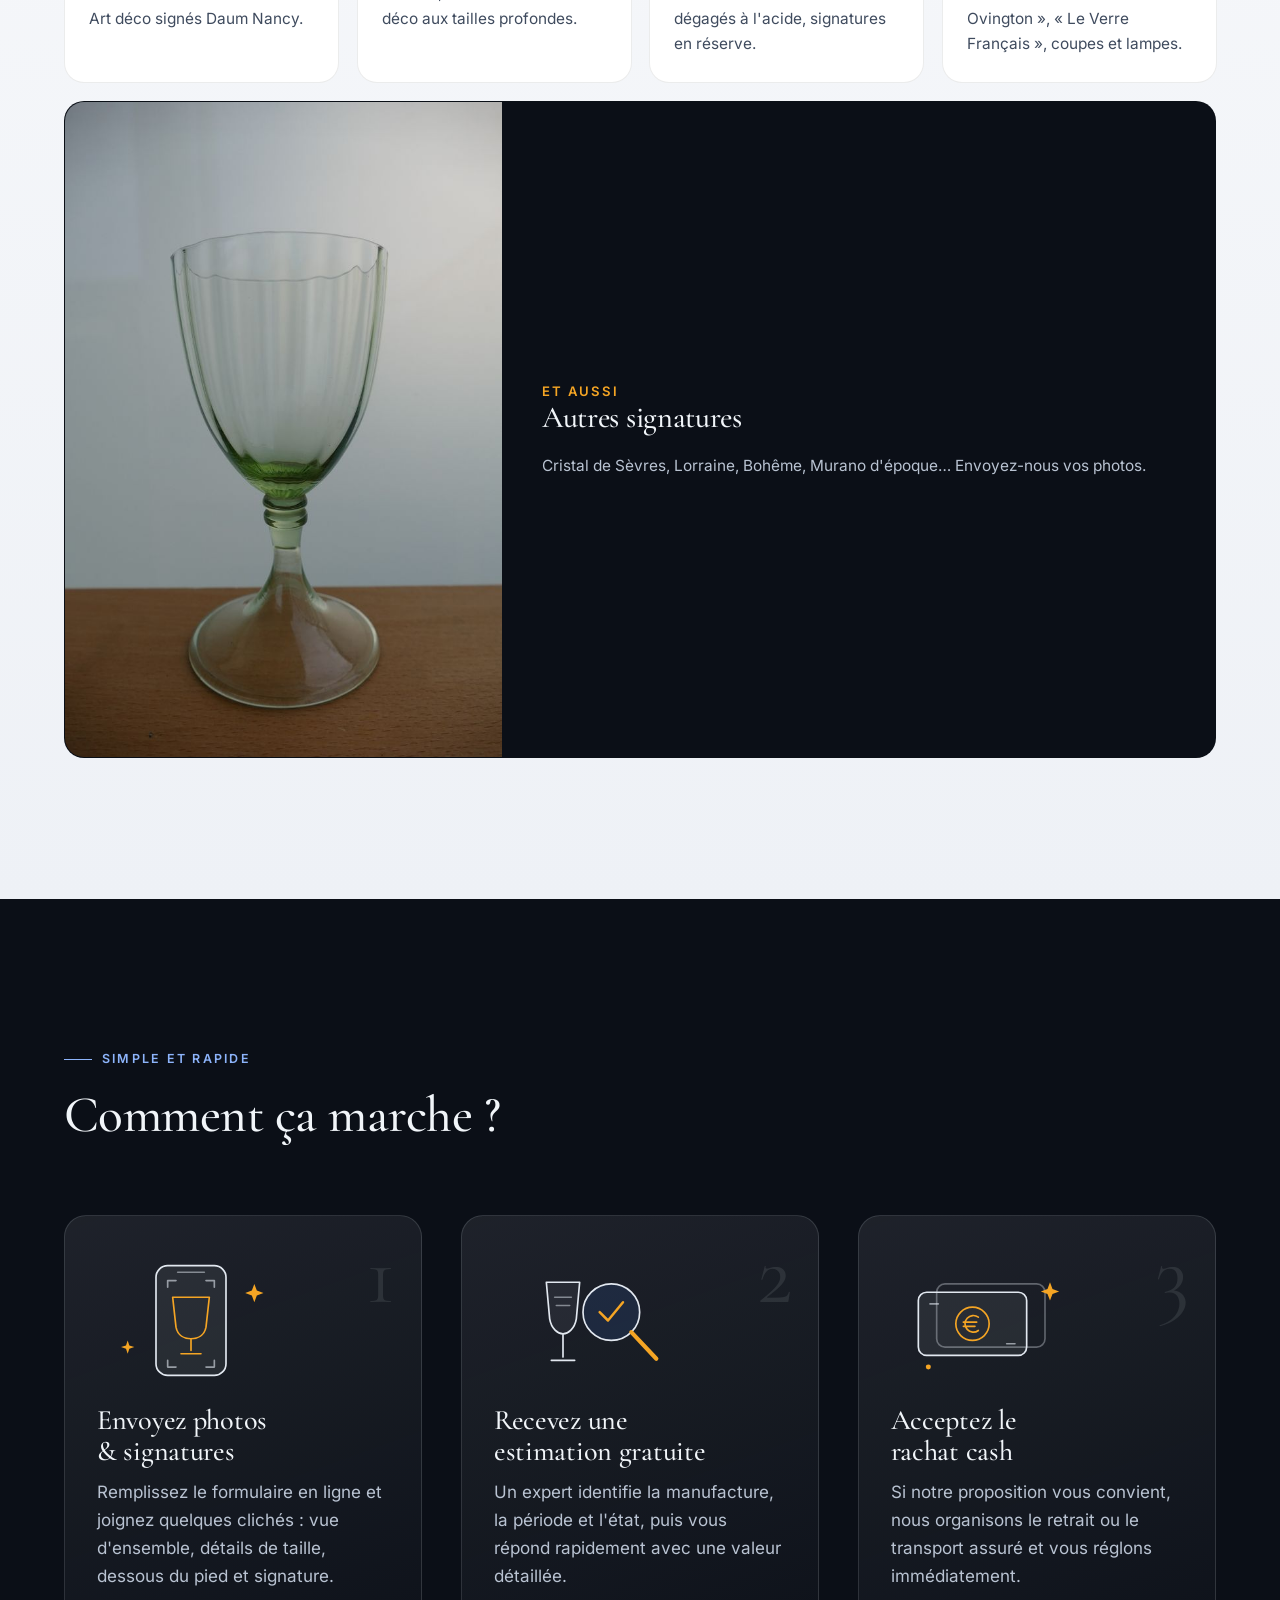
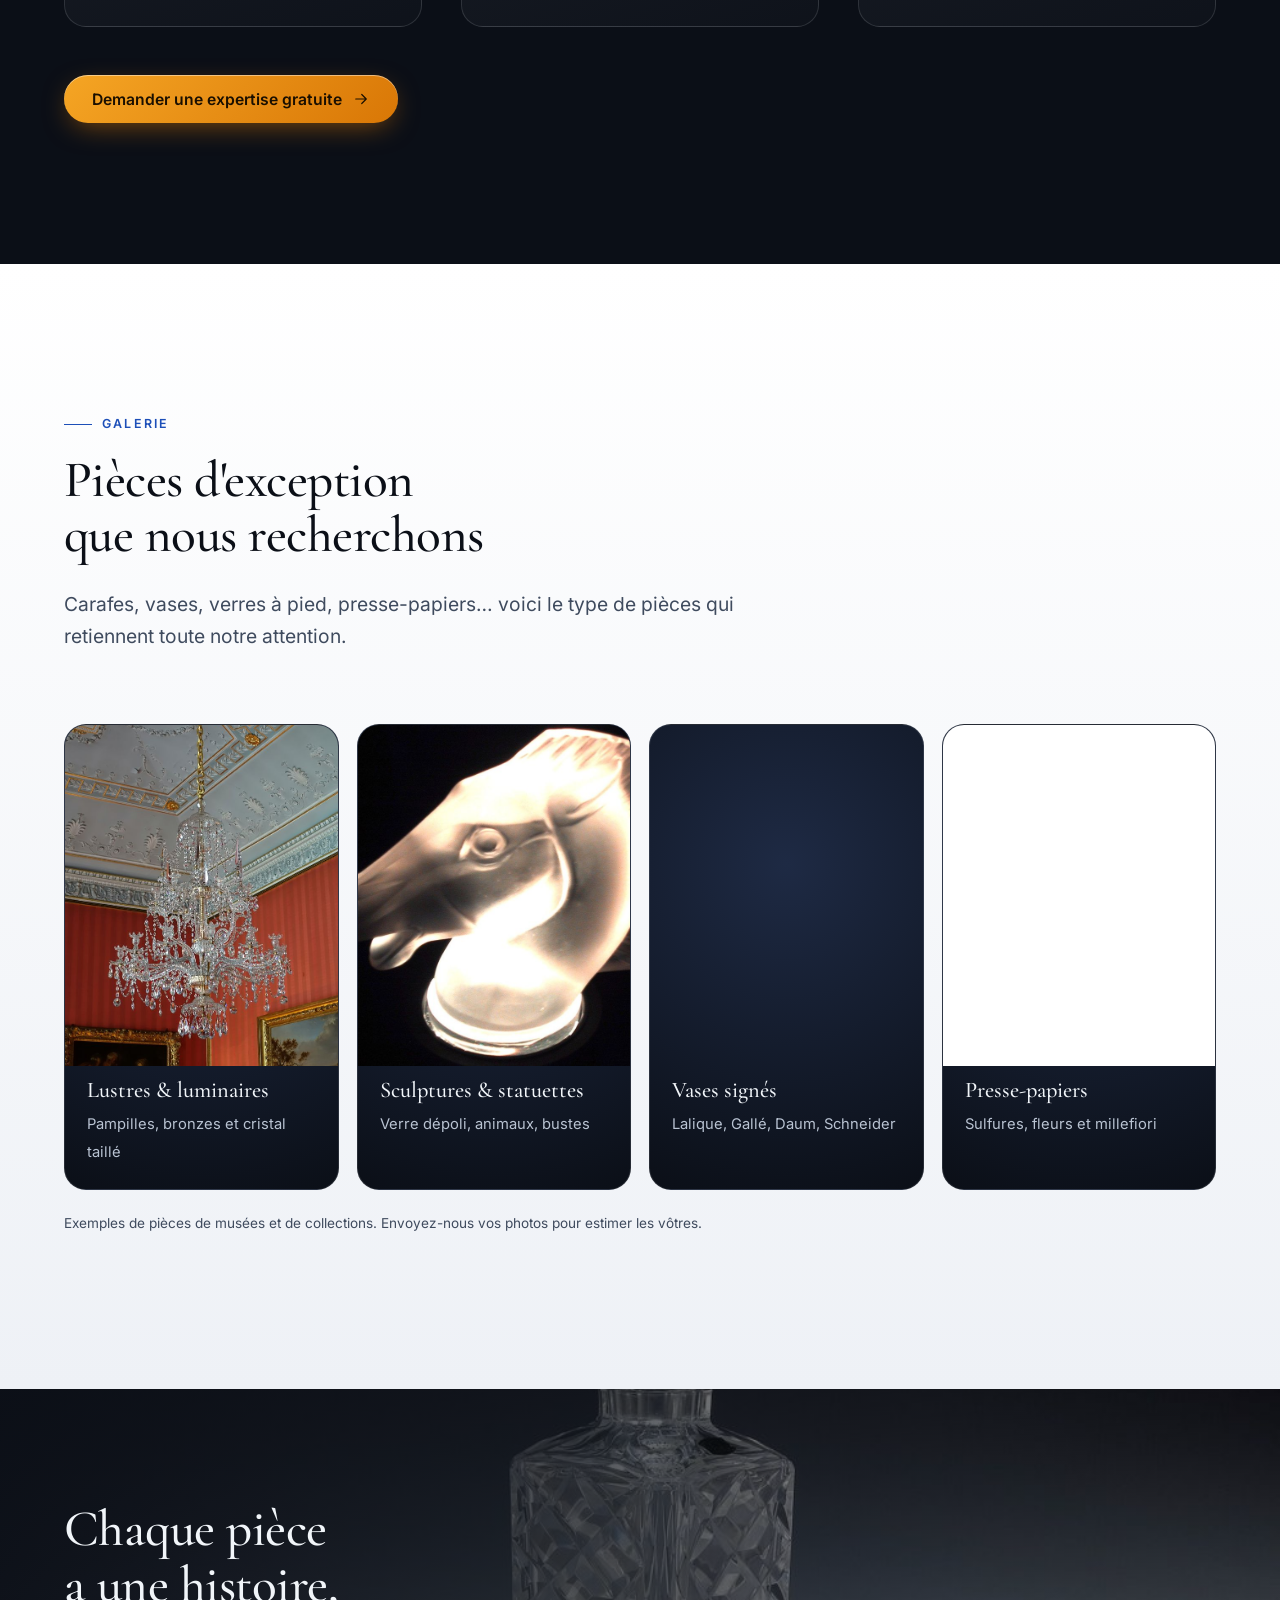
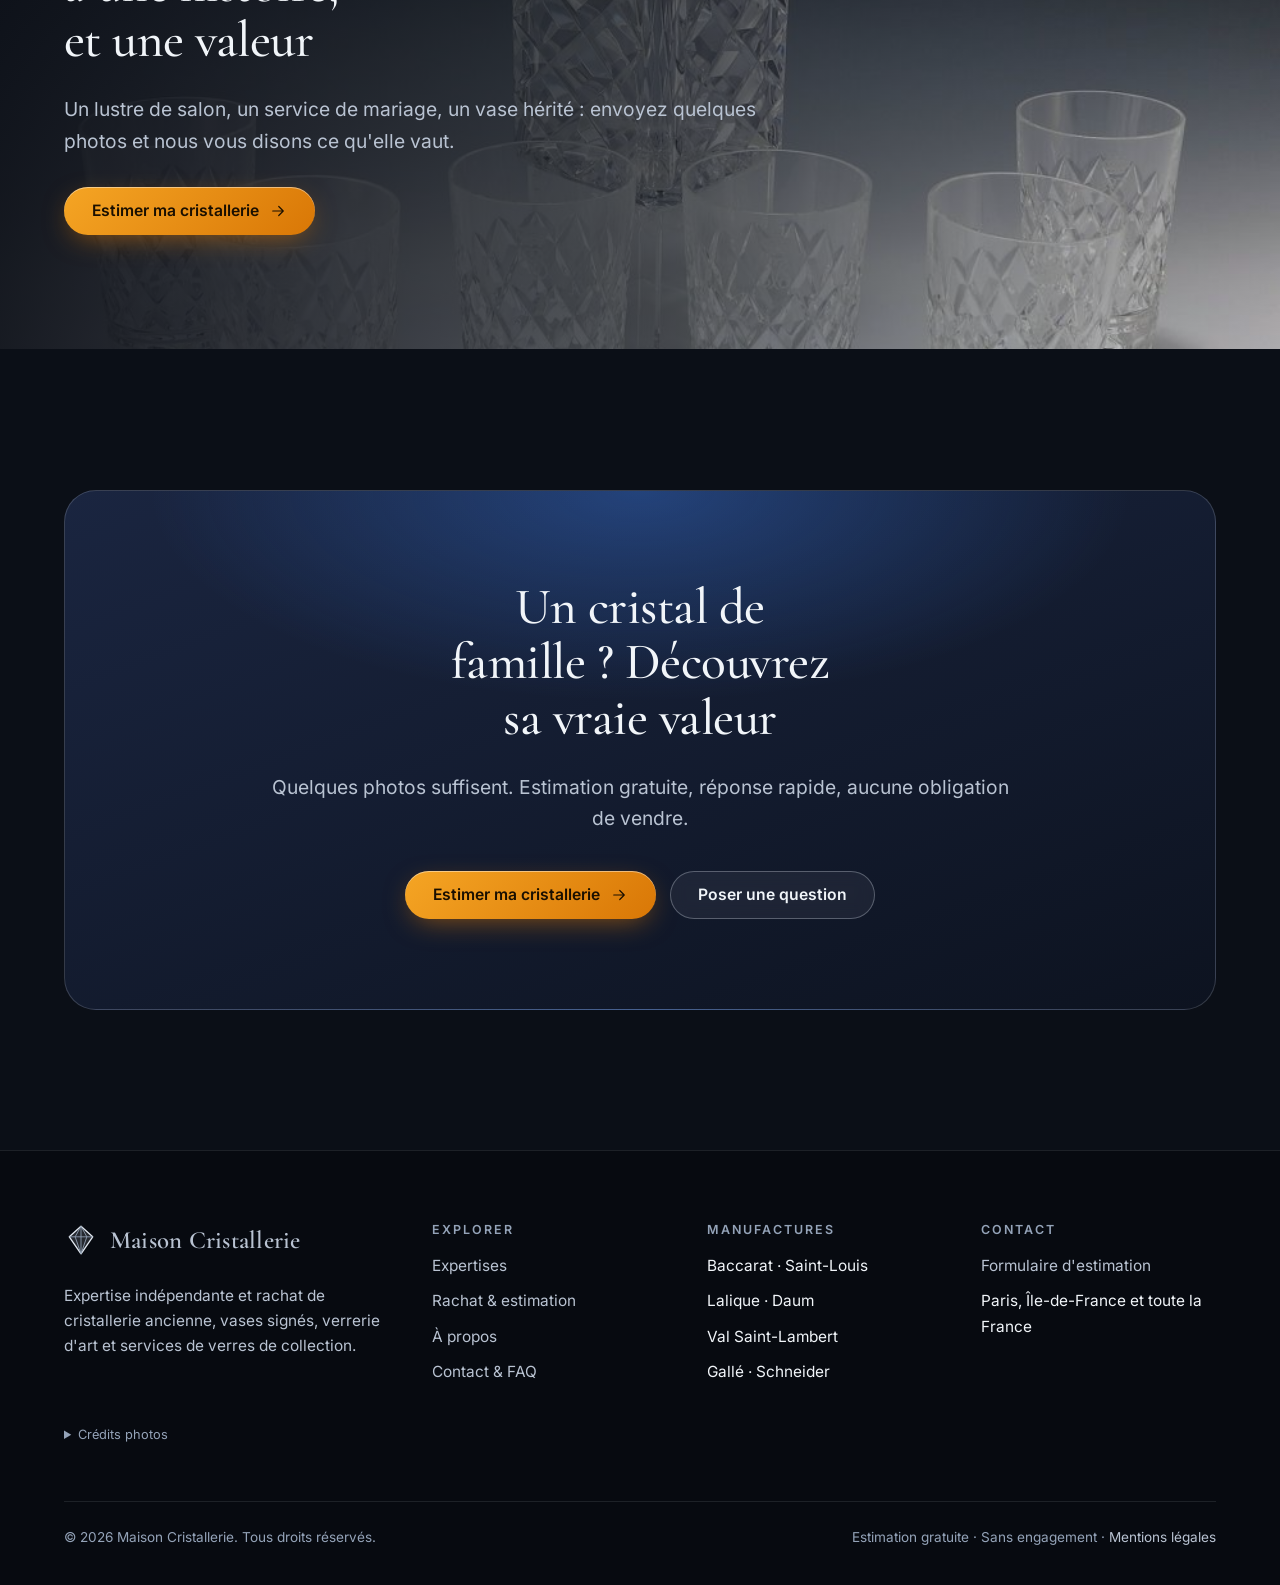
==== commit a4973410: "Revert "Add Google Ads tag (AW-18503417665) with Consent Mode v2 and cookie banner" This reverts com" ====
--- a/index.html
+++ b/index.html
@@ -27,15 +27,6 @@
 <link rel="stylesheet" href="assets/css/style.css">
 <script>document.documentElement.classList.add('js')</script>
 <script type="application/ld+json">[{"@context":"https://schema.org","@type":"WebSite","name":"Maison Cristallerie","url":"https://www.maison-cristallerie.fr/","inLanguage":"fr-FR"},{"@context":"https://schema.org","@type":"ProfessionalService","name":"Maison Cristallerie","url":"https://www.maison-cristallerie.fr/","description":"Expertise, estimation et rachat de cristallerie ancienne, vases en cristal et verrerie d'art.","areaServed":"FR","serviceType":["Estimation de cristallerie","Rachat de cristal ancien","Expertise de verrerie d'art"]}]</script>
-<script>
-window.dataLayer = window.dataLayer || [];
-function gtag(){dataLayer.push(arguments);}
-gtag('consent', 'default', { ad_storage: 'denied', ad_user_data: 'denied', ad_personalization: 'denied', analytics_storage: 'denied', wait_for_update: 500 });
-try { if (localStorage.getItem('mc-consent') === 'granted') gtag('consent', 'update', { ad_storage: 'granted', ad_user_data: 'granted', ad_personalization: 'granted', analytics_storage: 'granted' }); } catch (e) {}
-gtag('js', new Date());
-gtag('config', 'AW-18503417665');
-</script>
-<script async src="https://www.googletagmanager.com/gtag/js?id=AW-18503417665"></script>
 </head>
 <body>
 <a class="skip" href="#contenu">Aller au contenu</a>
@@ -163,13 +154,9 @@
       <div><h2>Contact</h2><ul><li><a href="estimation/">Formulaire d'estimation</a></li><li>Paris, Île-de-France et toute la France</li></ul></div>
     </div>
     <details class="credits"><summary>Crédits photos</summary><ul><li>« <a href="https://commons.wikimedia.org/wiki/File:Decanter_with_stopper_MET_DP228127.jpg" rel="noopener" target="_blank">Decanter with stopper</a> », Baccarat (Metropolitan Museum of Art), CC0, via Wikimedia Commons.</li><li>« <a href="https://commons.wikimedia.org/wiki/File:Crystal_goblet_(22905851703).jpg" rel="noopener" target="_blank">Crystal goblet (22905851703)</a> », Thomas Quine, CC BY 2.0, via Wikimedia Commons.</li><li>« <a href="https://commons.wikimedia.org/wiki/File:Lustre_Baccarat,_Yebisu_Garden_Place_-31374.jpeg" rel="noopener" target="_blank">Lustre Baccarat, Yebisu Garden Place -31374</a> », Syced, CC0, via Wikimedia Commons.</li><li>« <a href="https://commons.wikimedia.org/wiki/File:Stemmed_glass_called_%C2%ABtulip_glass,_molding,_decorated_with_with_arches%C2%BB,_by_the_Cristallerie_de_Saint-Louis,_circa_1834,_mold-pressed_crystal,_given_by_M._Gaillard,_1924,_inv._24188,_Museum_of_Decorative_Arts,_Paris.jpg" rel="noopener" target="_blank">Stemmed glass called «tulip glass, molding, decorated with with arches</a> », Neoclassicism Enthusiast, CC BY-SA 4.0, via Wikimedia Commons.</li><li>« <a href="https://commons.wikimedia.org/wiki/File:MBAM_Lalique_-_Vase_Ceylan.jpg" rel="noopener" target="_blank">Vase Ceylan</a> », René Lalique, public domain, via Wikimedia Commons.</li><li>« <a href="https://commons.wikimedia.org/wiki/File:Vase_Automne_Daum_MBAN_24032013.jpg" rel="noopener" target="_blank">Vase Automne Daum MBAN 24032013</a> », Vassil, CC0, via Wikimedia Commons.</li><li>« <a href="https://commons.wikimedia.org/wiki/File:0_Vases_monumentaux_-_Cristalleries_du_Val-Saint-Lambert.JPG" rel="noopener" target="_blank">0 Vases monumentaux - Cristalleries du Val-Saint-Lambert</a> », Jean-Pol GRANDMONT, CC BY 3.0, via Wikimedia Commons.</li><li>« <a href="https://commons.wikimedia.org/wiki/File:%C3%89mile_Gall%C3%A9,_Vase_Angraecum.jpg" rel="noopener" target="_blank">Émile Gallé, Vase Angraecum</a> », Cédric Amey, CC BY-SA 3.0, via Wikimedia Commons.</li><li>« <a href="https://commons.wikimedia.org/wiki/File:Vase_Garance_(Schneider)_(cropped).jpg" rel="noopener" target="_blank">Vase Garance (Schneider) (cropped)</a> », Totorvdr59, CC BY-SA 4.0, via Wikimedia Commons.</li><li>« <a href="https://commons.wikimedia.org/wiki/File:Bohemian_Glass_01.jpg" rel="noopener" target="_blank">Bohemian Glass 01</a> », Kritzolina, CC BY-SA 4.0, via Wikimedia Commons.</li><li>« <a href="https://commons.wikimedia.org/wiki/File:Red_Drawing_Room_chandelier,_England,_1790s,_cut-glass_lead_crystal_-_Shugborough_Hall_-_Staffordshire,_England_-_DSC00348.jpg" rel="noopener" target="_blank">Red Drawing Room chandelier, England, 1790s, cut-glass lead crystal - </a> », Daderot, public domain, via Wikimedia Commons.</li><li>« <a href="https://commons.wikimedia.org/wiki/File:Horse_by_Ren%C3%A9_Jules_Lalique.jpg" rel="noopener" target="_blank">Horse by René Jules Lalique</a> », René Jules Lalique&quot;, CC BY-SA 3.0, via Wikimedia Commons.</li><li>« <a href="https://commons.wikimedia.org/wiki/File:%27Damiers_Vase%27_by_Ren%C3%A9_Lalique,_molded_glass,_Dayton_Art_Institute.JPG" rel="noopener" target="_blank">'Damiers Vase' by René Lalique, molded glass, Dayton Art Institute</a> », Wmpearl, public domain, via Wikimedia Commons.</li><li>« <a href="https://commons.wikimedia.org/wiki/File:Antique_Baccarat_Closepack_Millefiori_Paperweight.jpg" rel="noopener" target="_blank">Antique Baccarat Closepack Millefiori Paperweight</a> », Lesbeatiques, CC BY-SA 4.0, via Wikimedia Commons.</li><li>« <a href="https://commons.wikimedia.org/wiki/File:State_Gifts_Glasses_and_Decanter.JPG" rel="noopener" target="_blank">State Gifts Glasses and Decanter</a> », public domain, via Wikimedia Commons.</li></ul></details>
-    <div class="foot-bottom"><span>© <span id="y">2026</span> Maison Cristallerie. Tous droits réservés.</span><span>Estimation gratuite · Sans engagement · <a href="mentions-legales/">Mentions légales</a> · <button type="button" class="linklike" data-consent-open>Cookies</button></span></div>
+    <div class="foot-bottom"><span>© <span id="y">2026</span> Maison Cristallerie. Tous droits réservés.</span><span>Estimation gratuite · Sans engagement · <a href="mentions-legales/">Mentions légales</a></span></div>
   </div>
 </footer>
-<div class="consent" id="consent" role="dialog" aria-live="polite" aria-label="Cookies" hidden>
-  <p>Nous utilisons un cookie de mesure publicitaire (Google Ads) pour évaluer l'efficacité de nos annonces. Vous pouvez l'accepter ou le refuser, sans conséquence sur votre navigation. <a href="mentions-legales/#cookies">En savoir plus</a></p>
-  <div class="consent-btns"><button type="button" class="btn btn--ghost btn--sm" data-consent="denied">Refuser</button><button type="button" class="btn btn--sm" data-consent="granted">Accepter</button></div>
-</div>
 <script src="assets/js/main.js" defer></script>
 </body>
 </html>
--- a/assets/css/style.css
+++ b/assets/css/style.css
@@ -452,14 +452,3 @@
 .duo .fig:first-child img { aspect-ratio: 4 / 5; }
 .duo .fig:last-child img { aspect-ratio: auto; }
 @media (max-width: 900px) { .duo .fig:last-child img { aspect-ratio: 4 / 3; } }
-
-/* Bandeau de consentement */
-.consent { position: fixed; z-index: 60; left: 20px; bottom: 20px; max-width: 460px; padding: 20px 22px; border-radius: 20px; background: rgba(11, 15, 23, .94); -webkit-backdrop-filter: blur(16px); backdrop-filter: blur(16px); border: 1px solid rgba(226, 232, 240, .22); box-shadow: 0 30px 60px -20px rgba(0, 0, 0, .8); color: var(--ink); }
-.consent[hidden] { display: none; }
-.consent p { margin: 0 0 14px; font-size: .9rem; line-height: 1.5; color: var(--ink-dim); }
-.consent a { color: var(--ink); text-underline-offset: 3px; }
-.consent-btns { display: flex; gap: 10px; }
-.consent-btns .btn { flex: 1; }
-.linklike { background: none; border: 0; padding: 0; font: inherit; color: inherit; cursor: pointer; text-decoration: underline; text-underline-offset: 3px; }
-.linklike:hover { color: var(--ink); }
-@media (max-width: 600px) { .consent { left: 12px; right: 12px; bottom: 12px; max-width: none; } }
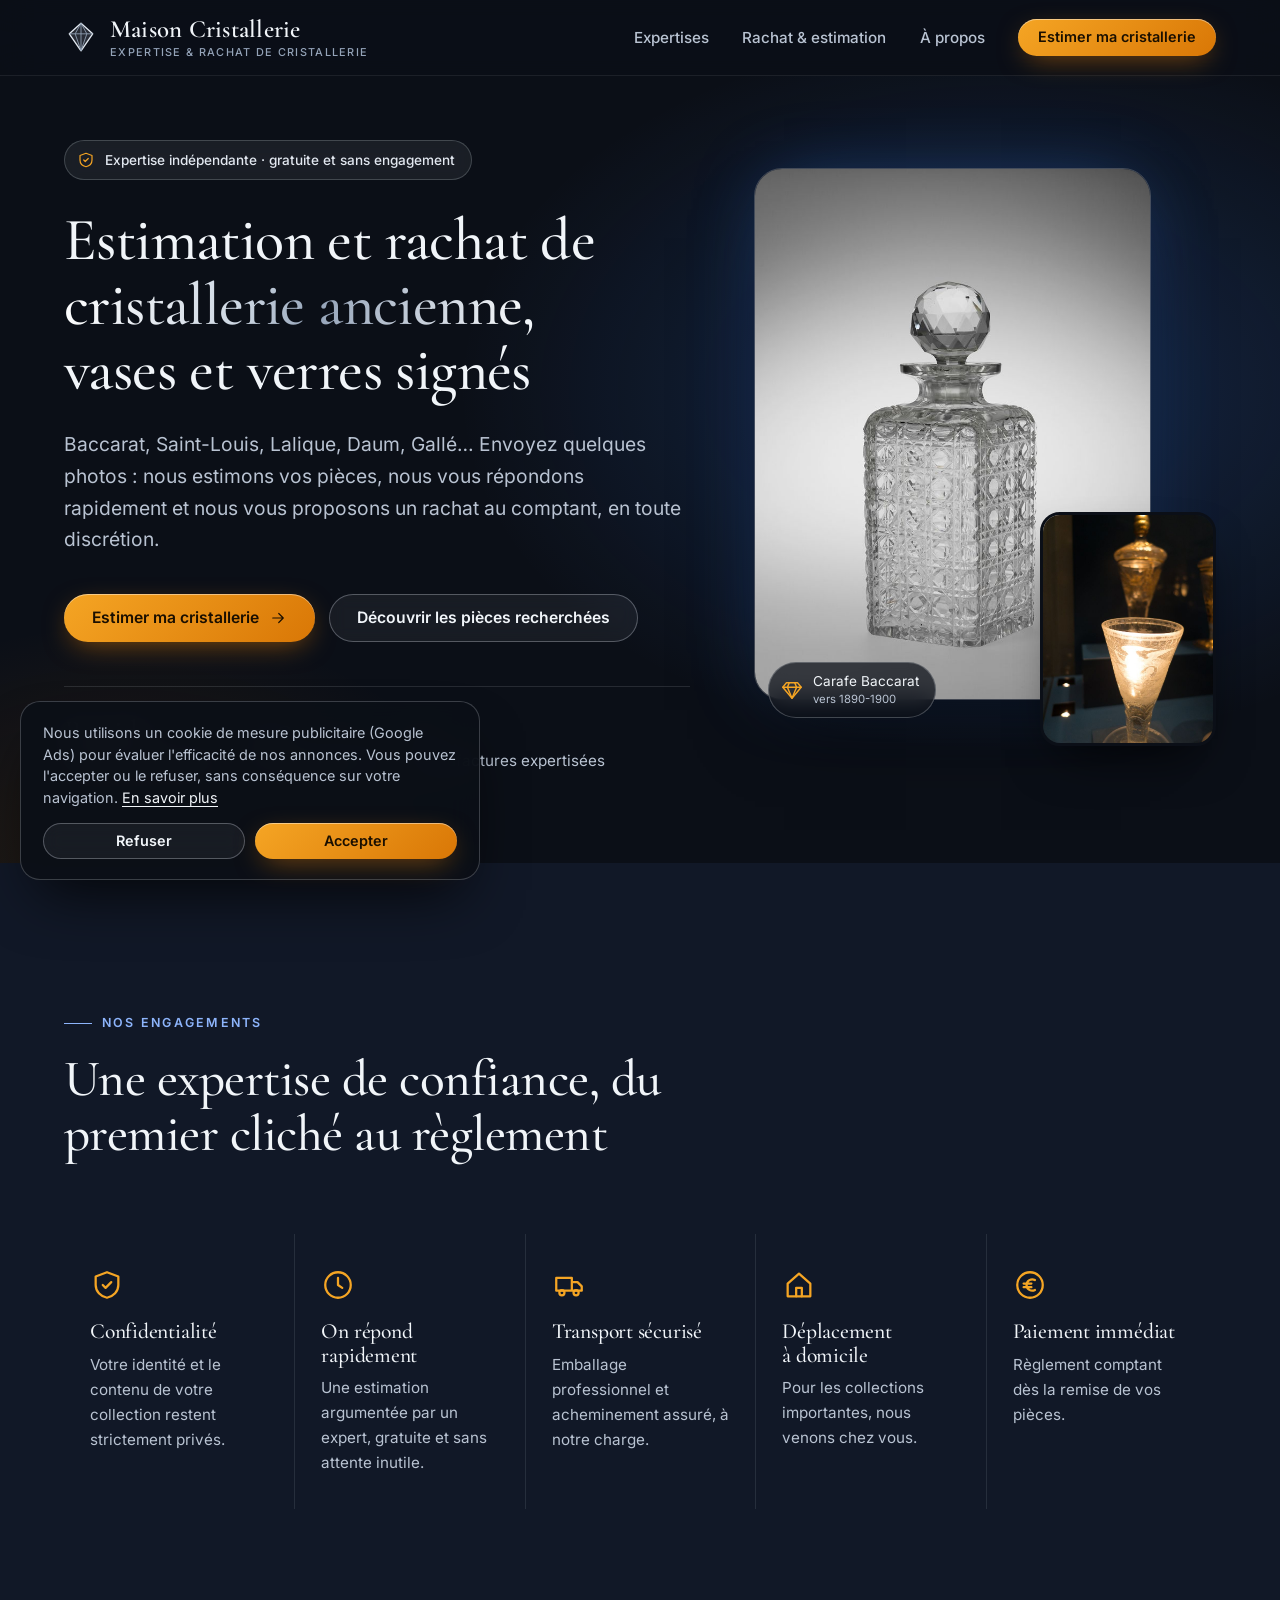
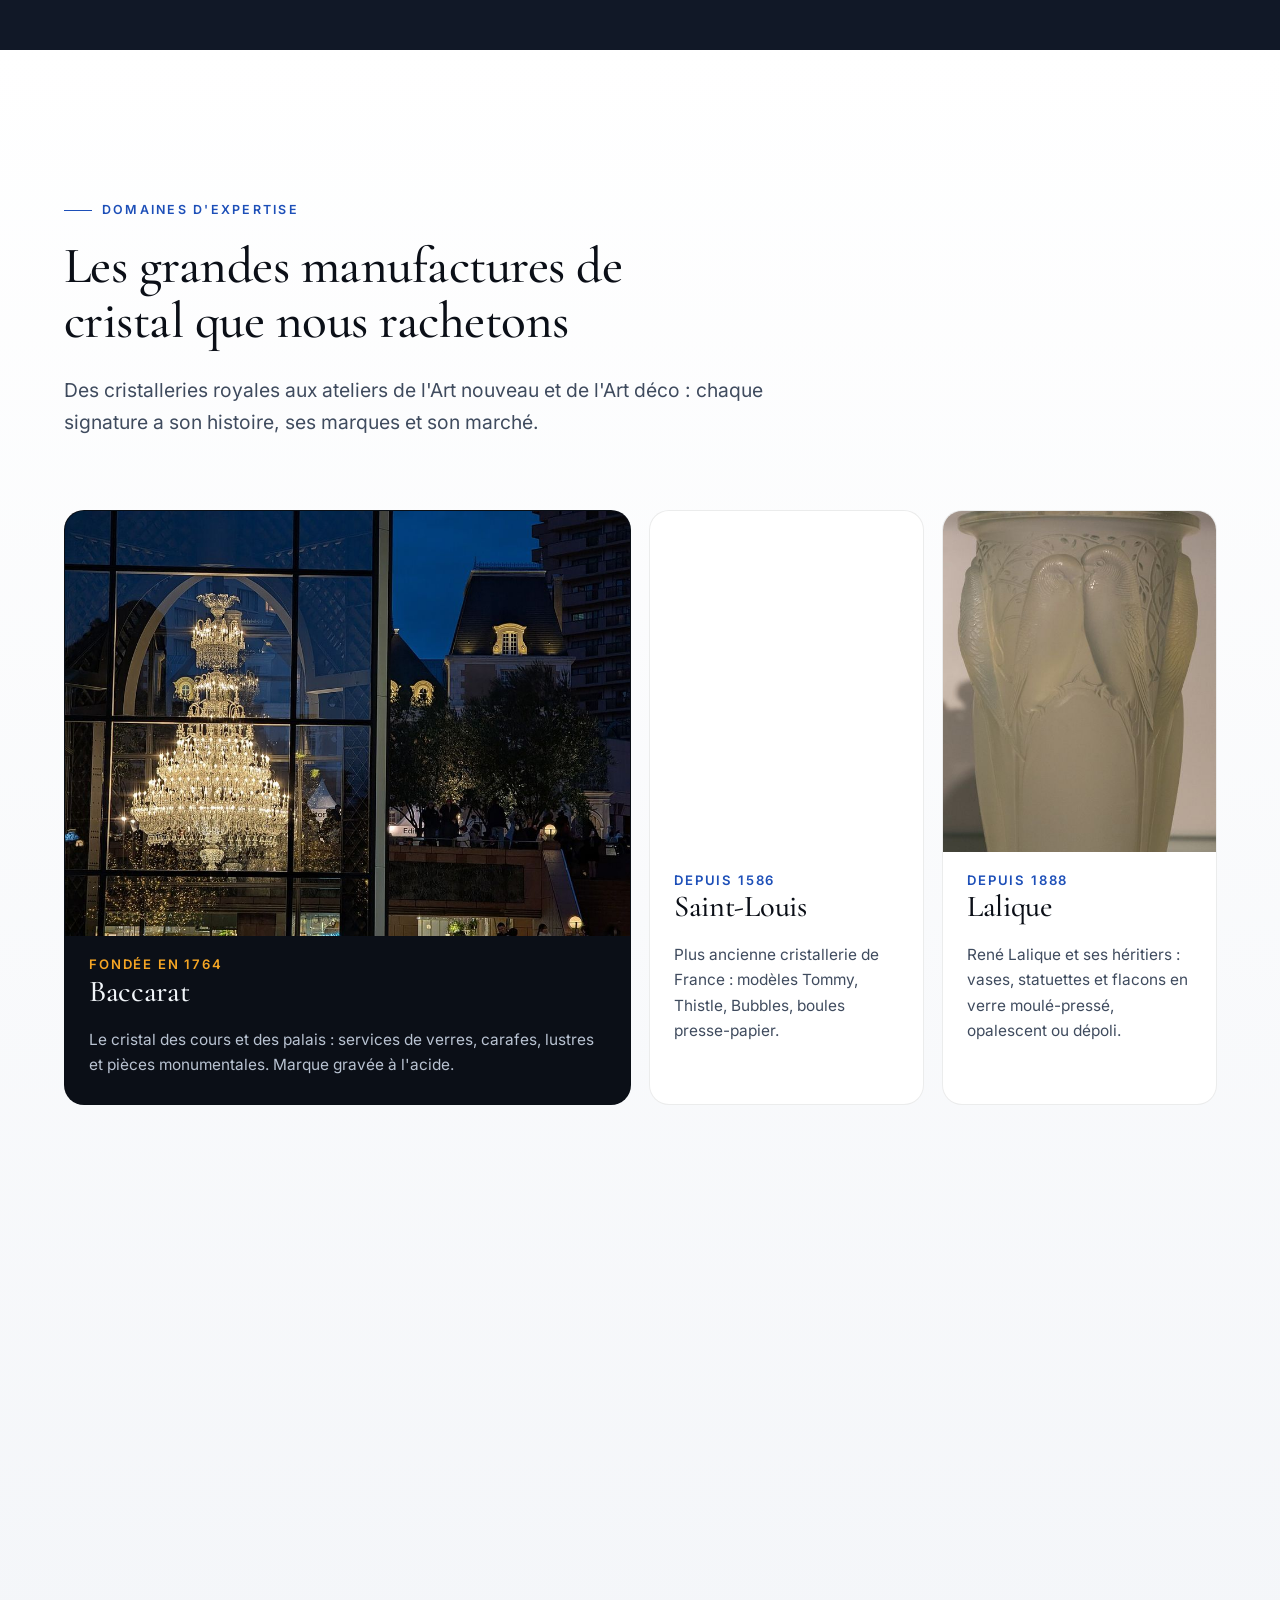
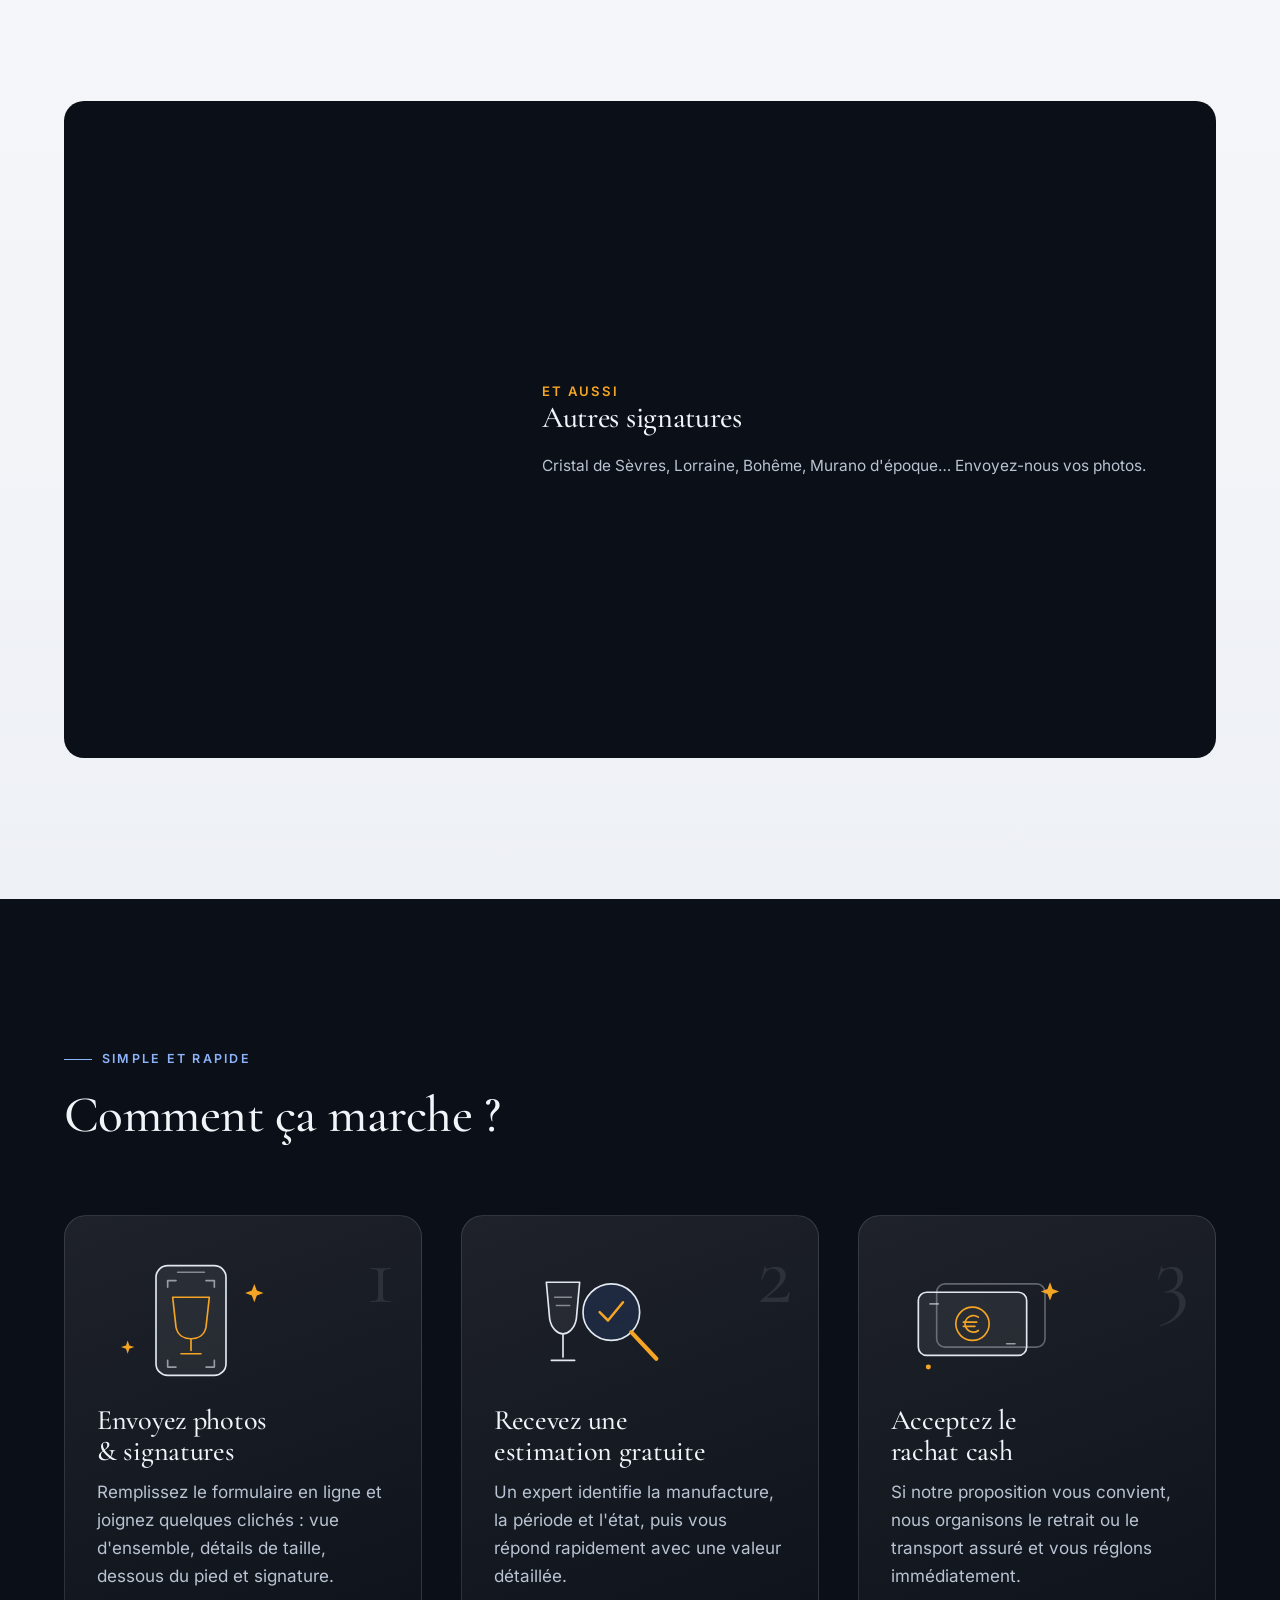
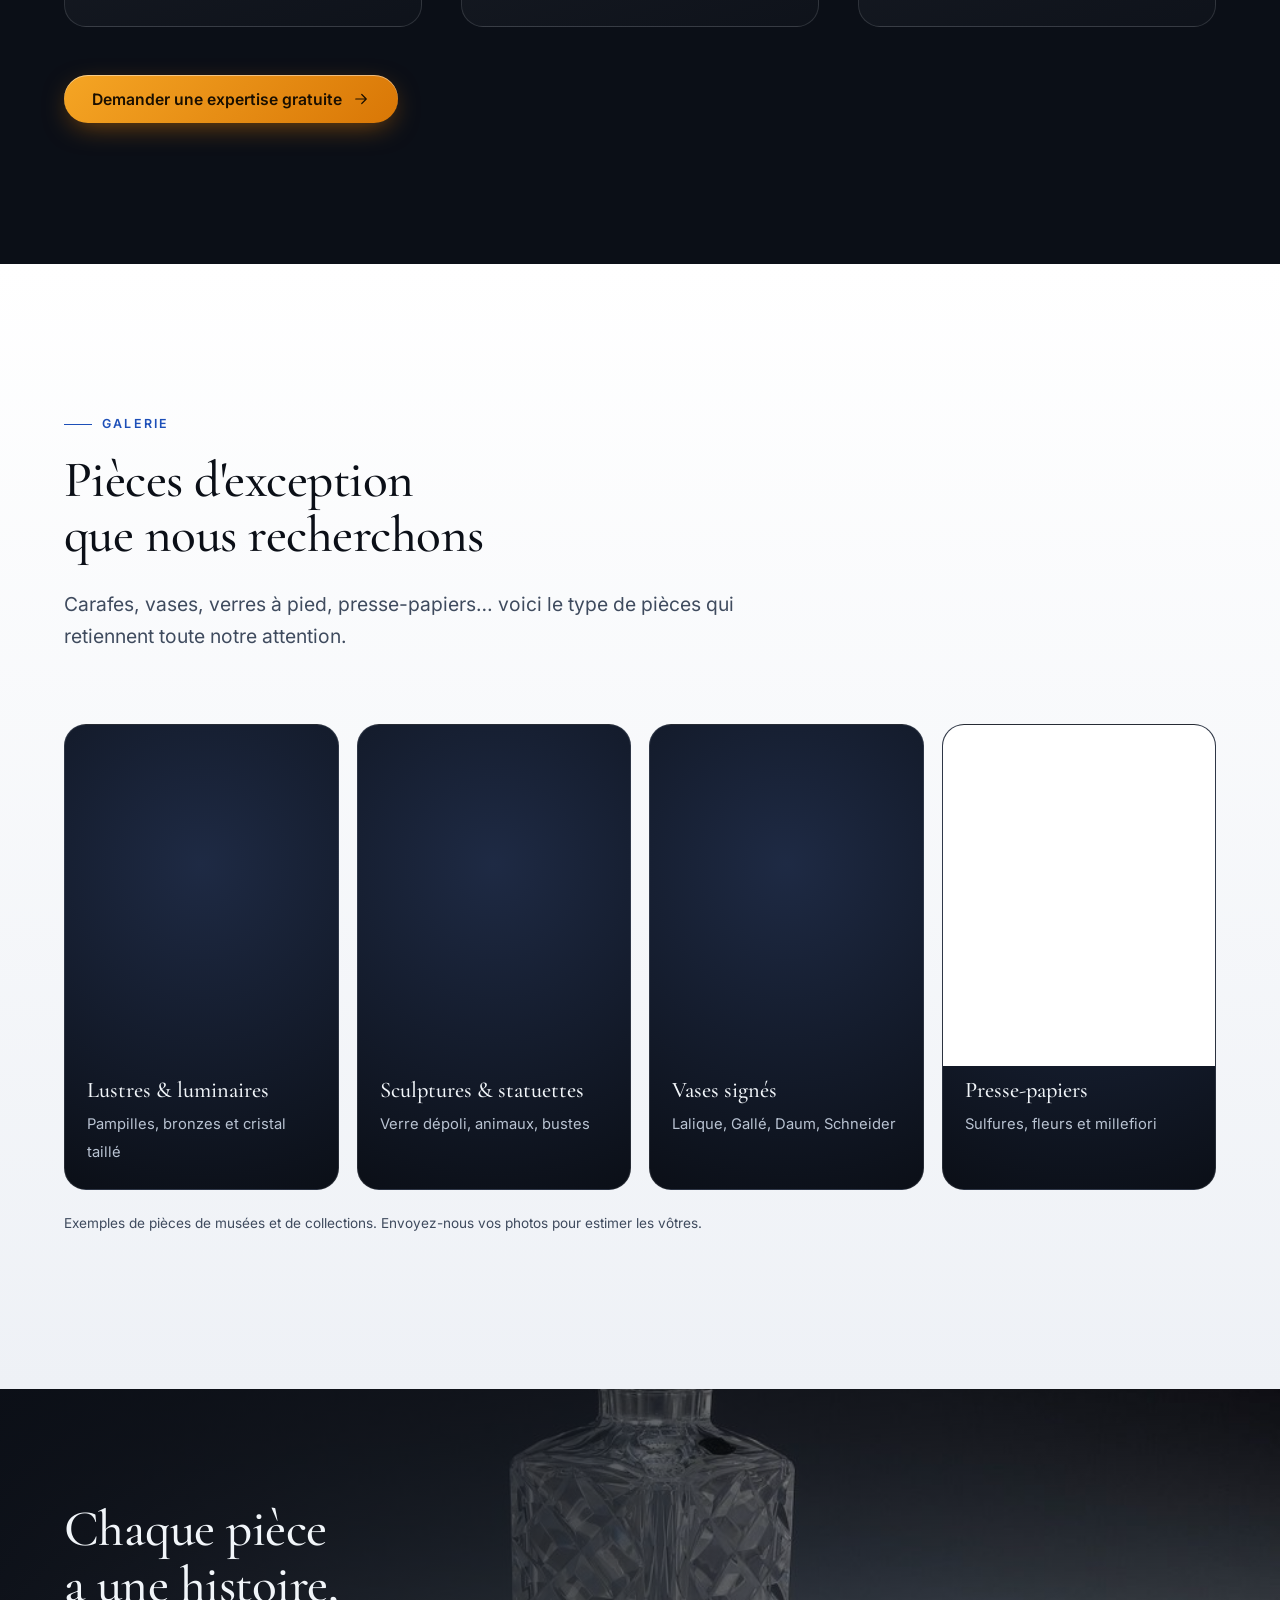
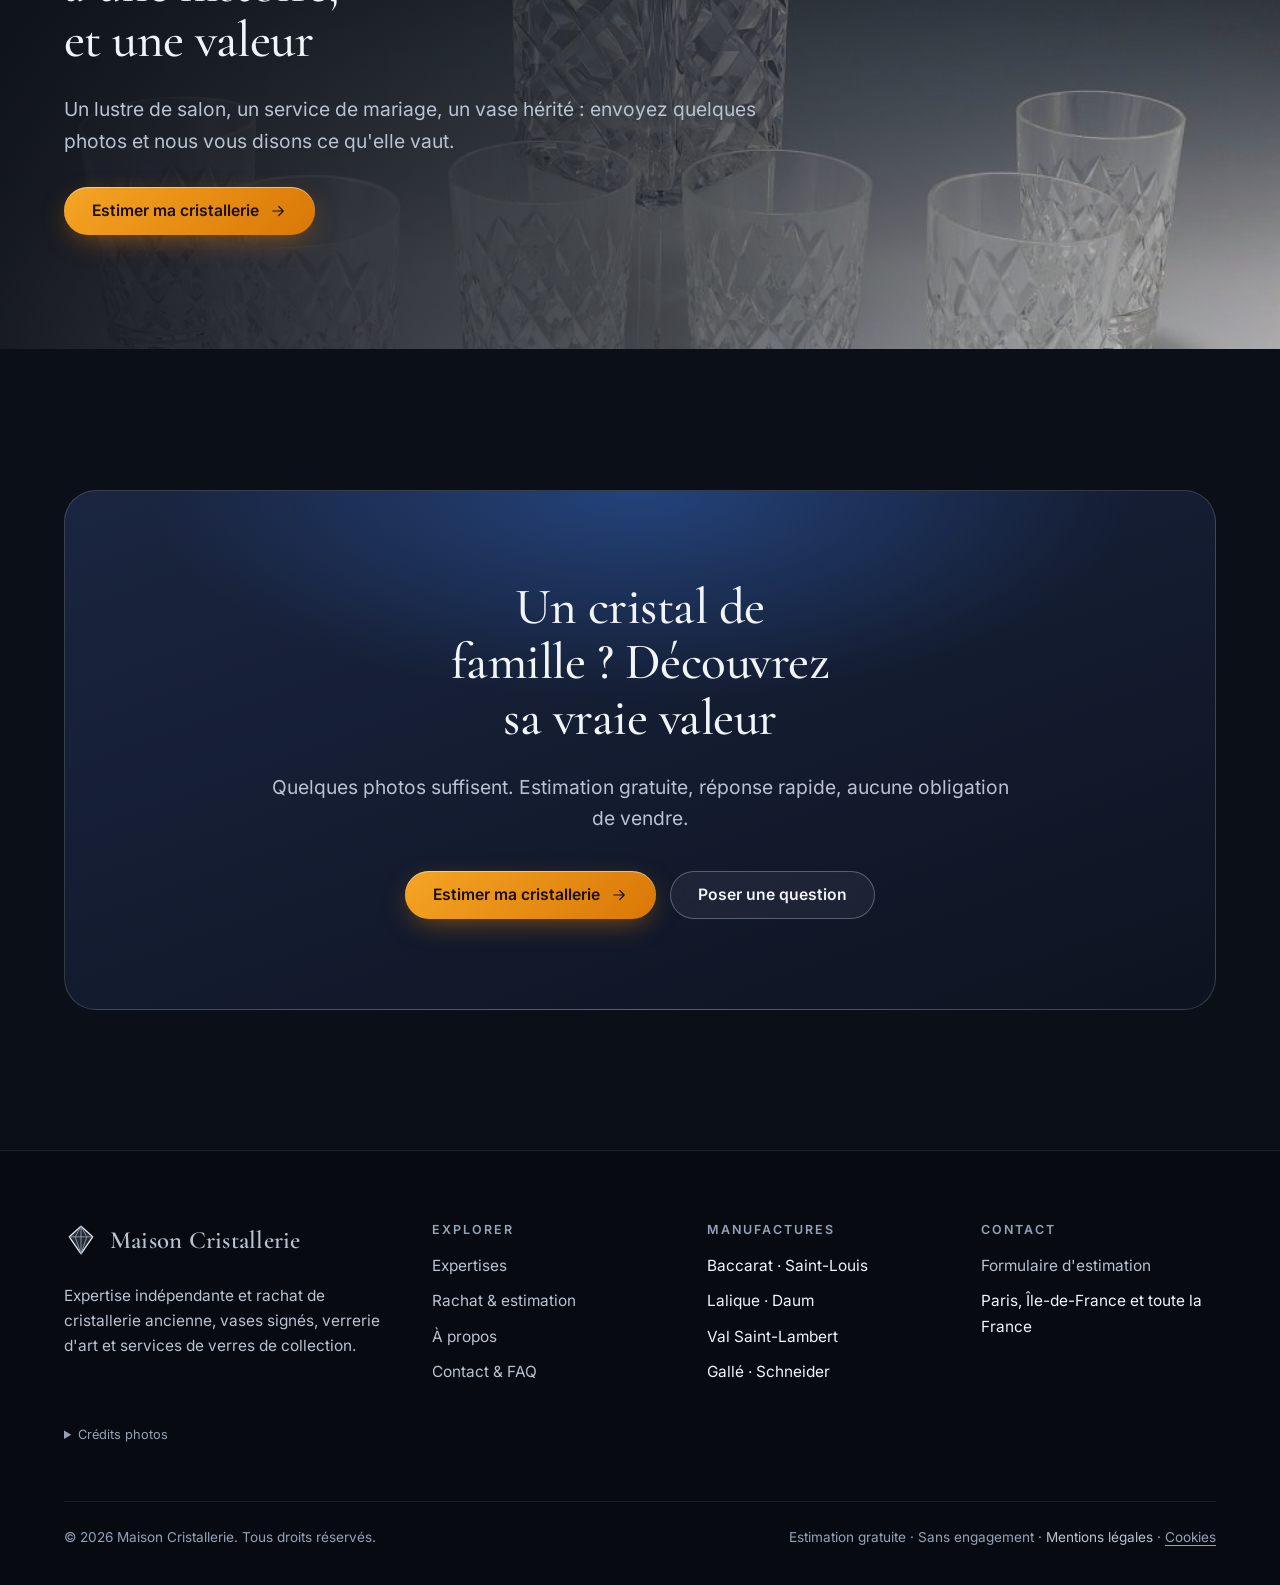
==== commit 32ae89e6: "Reapply "Add Google Ads tag (AW-18503417665) with Consent Mode v2 and cookie banner" This reverts co" ====
--- a/index.html
+++ b/index.html
@@ -27,6 +27,15 @@
 <link rel="stylesheet" href="assets/css/style.css">
 <script>document.documentElement.classList.add('js')</script>
 <script type="application/ld+json">[{"@context":"https://schema.org","@type":"WebSite","name":"Maison Cristallerie","url":"https://www.maison-cristallerie.fr/","inLanguage":"fr-FR"},{"@context":"https://schema.org","@type":"ProfessionalService","name":"Maison Cristallerie","url":"https://www.maison-cristallerie.fr/","description":"Expertise, estimation et rachat de cristallerie ancienne, vases en cristal et verrerie d'art.","areaServed":"FR","serviceType":["Estimation de cristallerie","Rachat de cristal ancien","Expertise de verrerie d'art"]}]</script>
+<script>
+window.dataLayer = window.dataLayer || [];
+function gtag(){dataLayer.push(arguments);}
+gtag('consent', 'default', { ad_storage: 'denied', ad_user_data: 'denied', ad_personalization: 'denied', analytics_storage: 'denied', wait_for_update: 500 });
+try { if (localStorage.getItem('mc-consent') === 'granted') gtag('consent', 'update', { ad_storage: 'granted', ad_user_data: 'granted', ad_personalization: 'granted', analytics_storage: 'granted' }); } catch (e) {}
+gtag('js', new Date());
+gtag('config', 'AW-18503417665');
+</script>
+<script async src="https://www.googletagmanager.com/gtag/js?id=AW-18503417665"></script>
 </head>
 <body>
 <a class="skip" href="#contenu">Aller au contenu</a>
@@ -154,9 +163,13 @@
       <div><h2>Contact</h2><ul><li><a href="estimation/">Formulaire d'estimation</a></li><li>Paris, Île-de-France et toute la France</li></ul></div>
     </div>
     <details class="credits"><summary>Crédits photos</summary><ul><li>« <a href="https://commons.wikimedia.org/wiki/File:Decanter_with_stopper_MET_DP228127.jpg" rel="noopener" target="_blank">Decanter with stopper</a> », Baccarat (Metropolitan Museum of Art), CC0, via Wikimedia Commons.</li><li>« <a href="https://commons.wikimedia.org/wiki/File:Crystal_goblet_(22905851703).jpg" rel="noopener" target="_blank">Crystal goblet (22905851703)</a> », Thomas Quine, CC BY 2.0, via Wikimedia Commons.</li><li>« <a href="https://commons.wikimedia.org/wiki/File:Lustre_Baccarat,_Yebisu_Garden_Place_-31374.jpeg" rel="noopener" target="_blank">Lustre Baccarat, Yebisu Garden Place -31374</a> », Syced, CC0, via Wikimedia Commons.</li><li>« <a href="https://commons.wikimedia.org/wiki/File:Stemmed_glass_called_%C2%ABtulip_glass,_molding,_decorated_with_with_arches%C2%BB,_by_the_Cristallerie_de_Saint-Louis,_circa_1834,_mold-pressed_crystal,_given_by_M._Gaillard,_1924,_inv._24188,_Museum_of_Decorative_Arts,_Paris.jpg" rel="noopener" target="_blank">Stemmed glass called «tulip glass, molding, decorated with with arches</a> », Neoclassicism Enthusiast, CC BY-SA 4.0, via Wikimedia Commons.</li><li>« <a href="https://commons.wikimedia.org/wiki/File:MBAM_Lalique_-_Vase_Ceylan.jpg" rel="noopener" target="_blank">Vase Ceylan</a> », René Lalique, public domain, via Wikimedia Commons.</li><li>« <a href="https://commons.wikimedia.org/wiki/File:Vase_Automne_Daum_MBAN_24032013.jpg" rel="noopener" target="_blank">Vase Automne Daum MBAN 24032013</a> », Vassil, CC0, via Wikimedia Commons.</li><li>« <a href="https://commons.wikimedia.org/wiki/File:0_Vases_monumentaux_-_Cristalleries_du_Val-Saint-Lambert.JPG" rel="noopener" target="_blank">0 Vases monumentaux - Cristalleries du Val-Saint-Lambert</a> », Jean-Pol GRANDMONT, CC BY 3.0, via Wikimedia Commons.</li><li>« <a href="https://commons.wikimedia.org/wiki/File:%C3%89mile_Gall%C3%A9,_Vase_Angraecum.jpg" rel="noopener" target="_blank">Émile Gallé, Vase Angraecum</a> », Cédric Amey, CC BY-SA 3.0, via Wikimedia Commons.</li><li>« <a href="https://commons.wikimedia.org/wiki/File:Vase_Garance_(Schneider)_(cropped).jpg" rel="noopener" target="_blank">Vase Garance (Schneider) (cropped)</a> », Totorvdr59, CC BY-SA 4.0, via Wikimedia Commons.</li><li>« <a href="https://commons.wikimedia.org/wiki/File:Bohemian_Glass_01.jpg" rel="noopener" target="_blank">Bohemian Glass 01</a> », Kritzolina, CC BY-SA 4.0, via Wikimedia Commons.</li><li>« <a href="https://commons.wikimedia.org/wiki/File:Red_Drawing_Room_chandelier,_England,_1790s,_cut-glass_lead_crystal_-_Shugborough_Hall_-_Staffordshire,_England_-_DSC00348.jpg" rel="noopener" target="_blank">Red Drawing Room chandelier, England, 1790s, cut-glass lead crystal - </a> », Daderot, public domain, via Wikimedia Commons.</li><li>« <a href="https://commons.wikimedia.org/wiki/File:Horse_by_Ren%C3%A9_Jules_Lalique.jpg" rel="noopener" target="_blank">Horse by René Jules Lalique</a> », René Jules Lalique&quot;, CC BY-SA 3.0, via Wikimedia Commons.</li><li>« <a href="https://commons.wikimedia.org/wiki/File:%27Damiers_Vase%27_by_Ren%C3%A9_Lalique,_molded_glass,_Dayton_Art_Institute.JPG" rel="noopener" target="_blank">'Damiers Vase' by René Lalique, molded glass, Dayton Art Institute</a> », Wmpearl, public domain, via Wikimedia Commons.</li><li>« <a href="https://commons.wikimedia.org/wiki/File:Antique_Baccarat_Closepack_Millefiori_Paperweight.jpg" rel="noopener" target="_blank">Antique Baccarat Closepack Millefiori Paperweight</a> », Lesbeatiques, CC BY-SA 4.0, via Wikimedia Commons.</li><li>« <a href="https://commons.wikimedia.org/wiki/File:State_Gifts_Glasses_and_Decanter.JPG" rel="noopener" target="_blank">State Gifts Glasses and Decanter</a> », public domain, via Wikimedia Commons.</li></ul></details>
-    <div class="foot-bottom"><span>© <span id="y">2026</span> Maison Cristallerie. Tous droits réservés.</span><span>Estimation gratuite · Sans engagement · <a href="mentions-legales/">Mentions légales</a></span></div>
+    <div class="foot-bottom"><span>© <span id="y">2026</span> Maison Cristallerie. Tous droits réservés.</span><span>Estimation gratuite · Sans engagement · <a href="mentions-legales/">Mentions légales</a> · <button type="button" class="linklike" data-consent-open>Cookies</button></span></div>
   </div>
 </footer>
+<div class="consent" id="consent" role="dialog" aria-live="polite" aria-label="Cookies" hidden>
+  <p>Nous utilisons un cookie de mesure publicitaire (Google Ads) pour évaluer l'efficacité de nos annonces. Vous pouvez l'accepter ou le refuser, sans conséquence sur votre navigation. <a href="mentions-legales/#cookies">En savoir plus</a></p>
+  <div class="consent-btns"><button type="button" class="btn btn--ghost btn--sm" data-consent="denied">Refuser</button><button type="button" class="btn btn--sm" data-consent="granted">Accepter</button></div>
+</div>
 <script src="assets/js/main.js" defer></script>
 </body>
 </html>
--- a/assets/css/style.css
+++ b/assets/css/style.css
@@ -452,3 +452,14 @@
 .duo .fig:first-child img { aspect-ratio: 4 / 5; }
 .duo .fig:last-child img { aspect-ratio: auto; }
 @media (max-width: 900px) { .duo .fig:last-child img { aspect-ratio: 4 / 3; } }
+
+/* Bandeau de consentement */
+.consent { position: fixed; z-index: 60; left: 20px; bottom: 20px; max-width: 460px; padding: 20px 22px; border-radius: 20px; background: rgba(11, 15, 23, .94); -webkit-backdrop-filter: blur(16px); backdrop-filter: blur(16px); border: 1px solid rgba(226, 232, 240, .22); box-shadow: 0 30px 60px -20px rgba(0, 0, 0, .8); color: var(--ink); }
+.consent[hidden] { display: none; }
+.consent p { margin: 0 0 14px; font-size: .9rem; line-height: 1.5; color: var(--ink-dim); }
+.consent a { color: var(--ink); text-underline-offset: 3px; }
+.consent-btns { display: flex; gap: 10px; }
+.consent-btns .btn { flex: 1; }
+.linklike { background: none; border: 0; padding: 0; font: inherit; color: inherit; cursor: pointer; text-decoration: underline; text-underline-offset: 3px; }
+.linklike:hover { color: var(--ink); }
+@media (max-width: 600px) { .consent { left: 12px; right: 12px; bottom: 12px; max-width: none; } }
